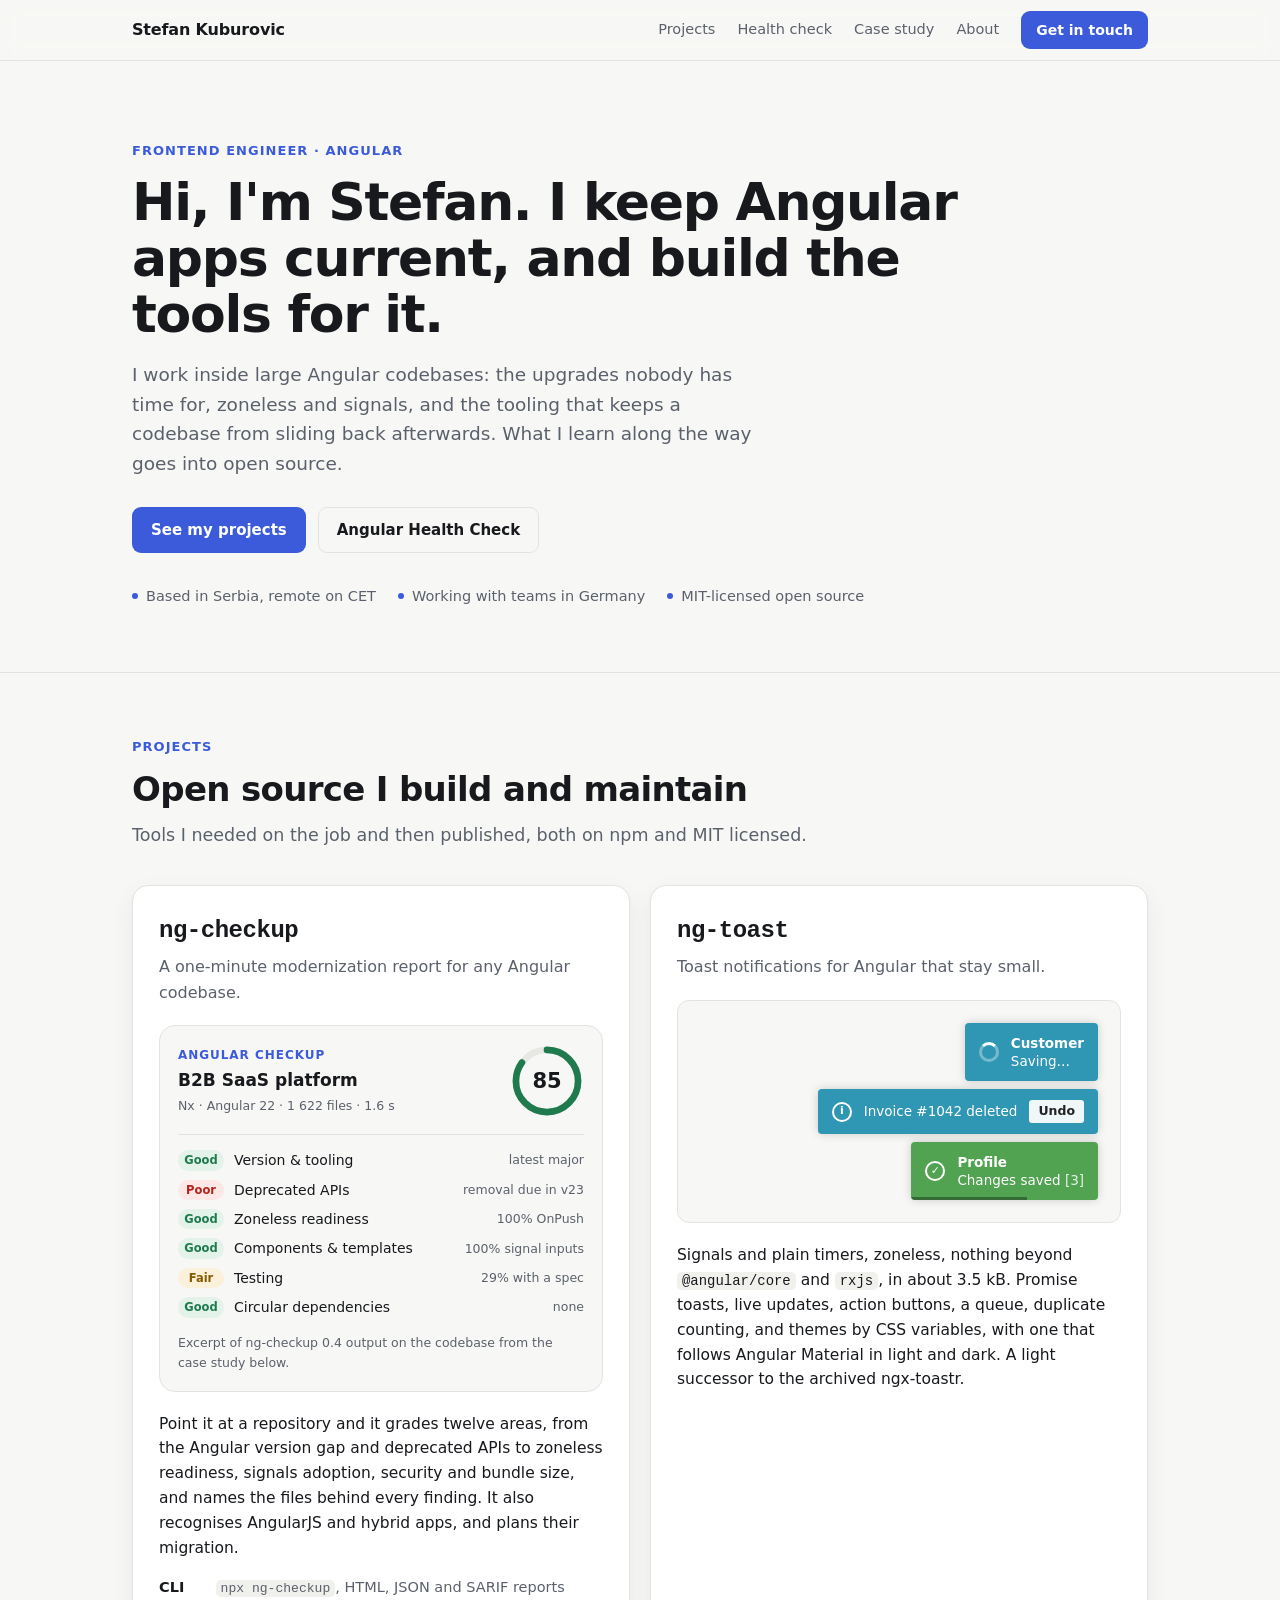
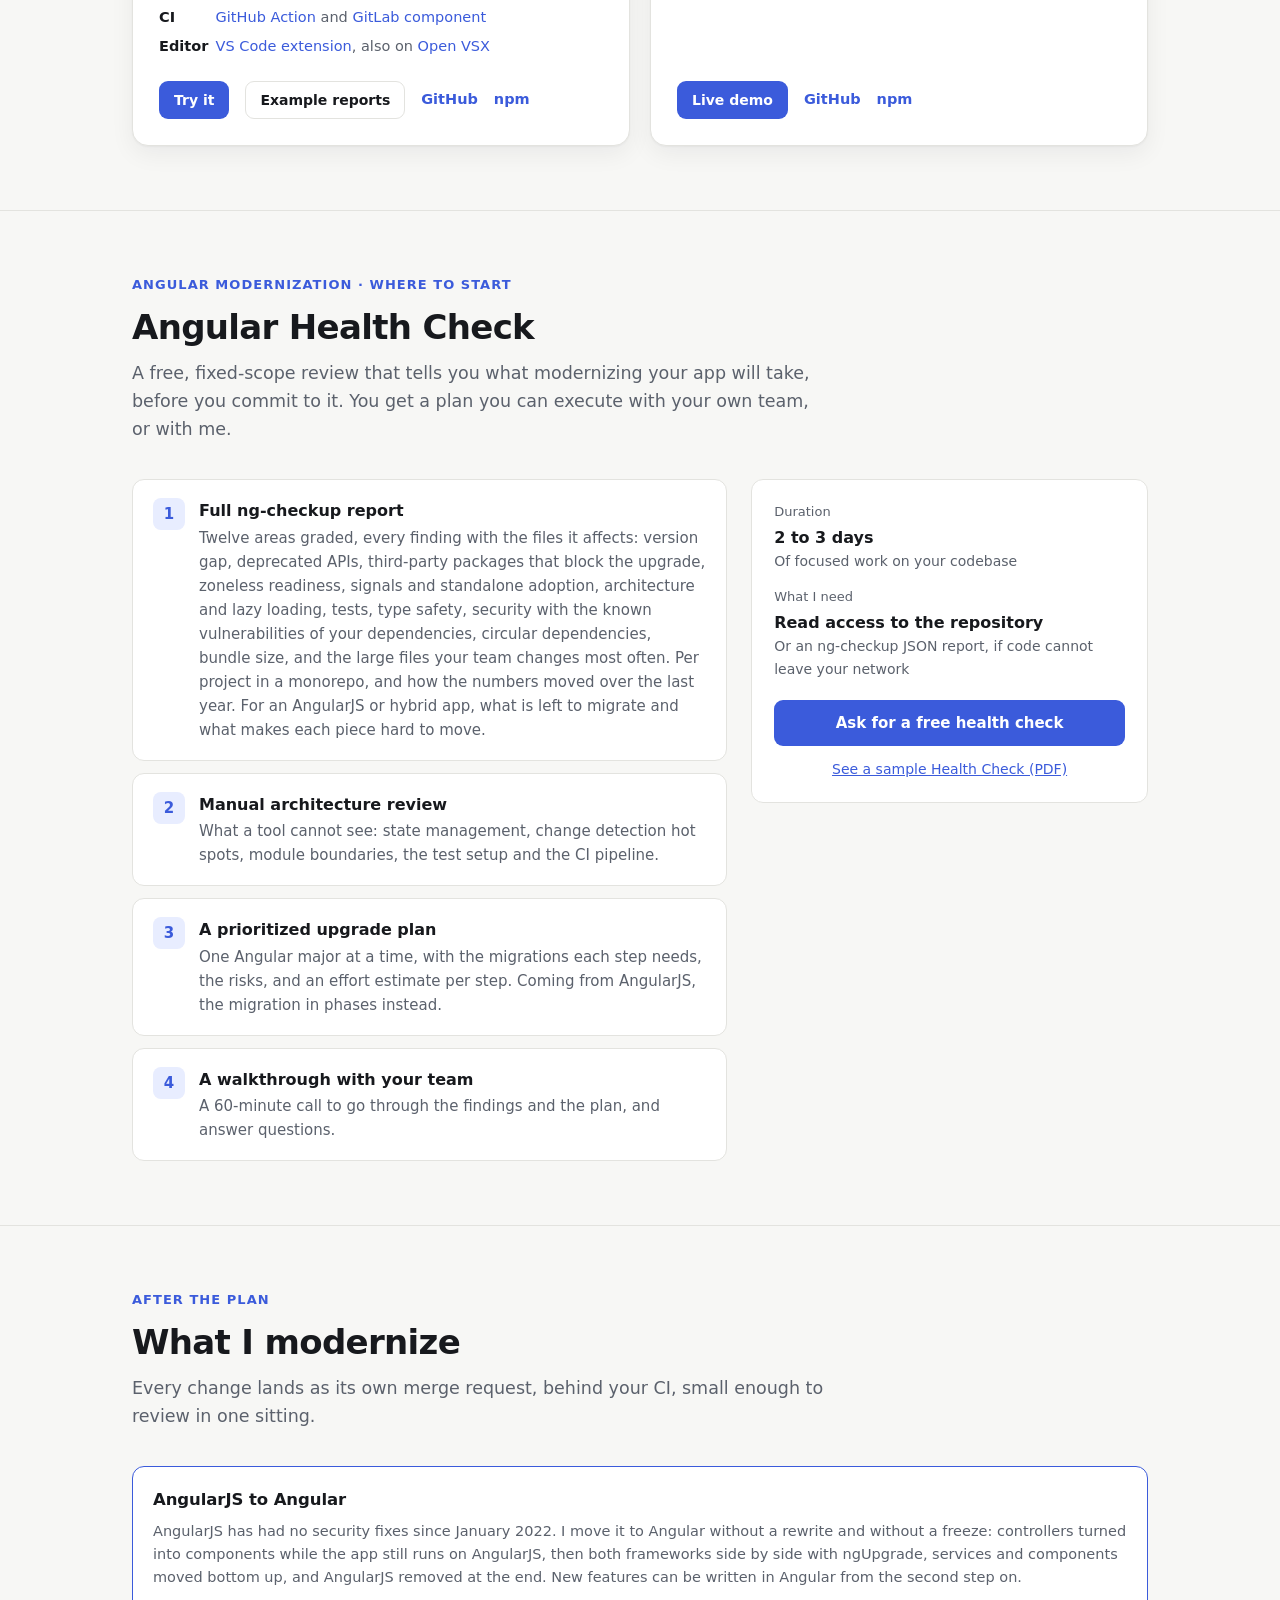
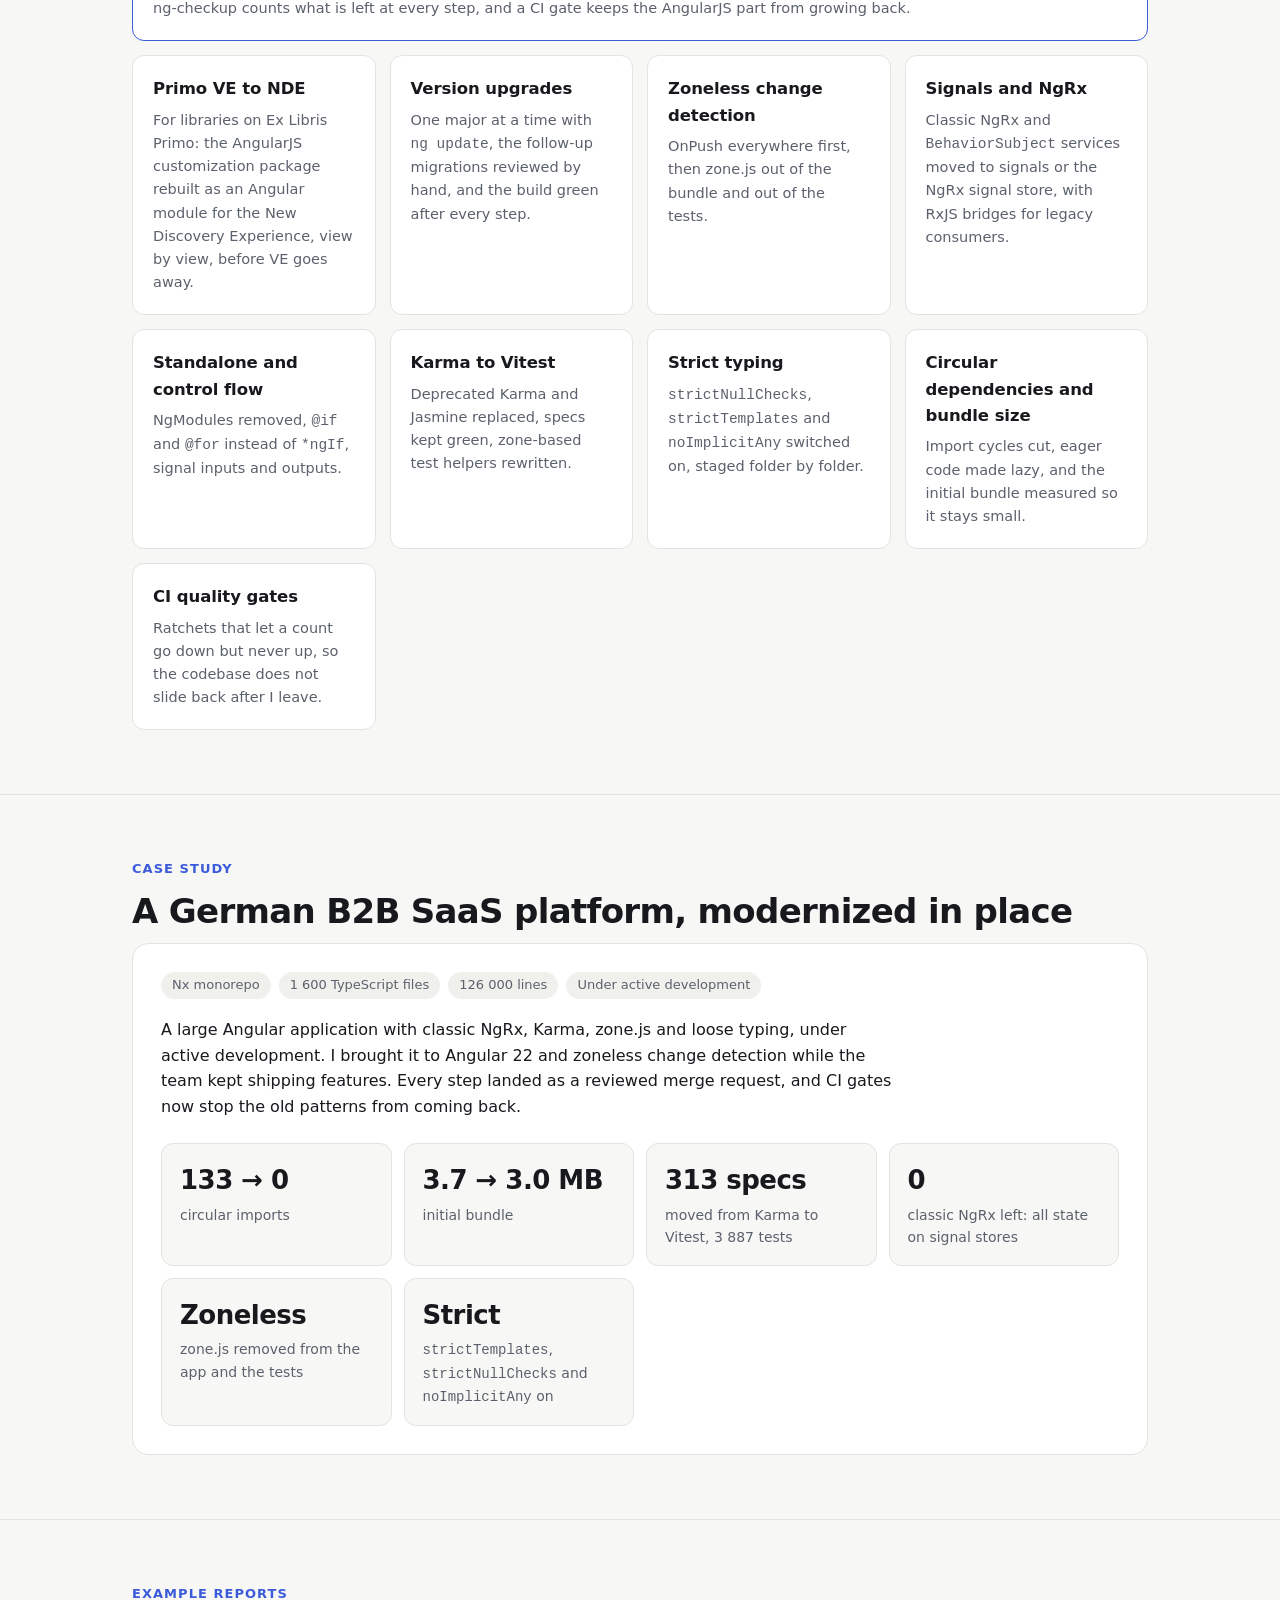
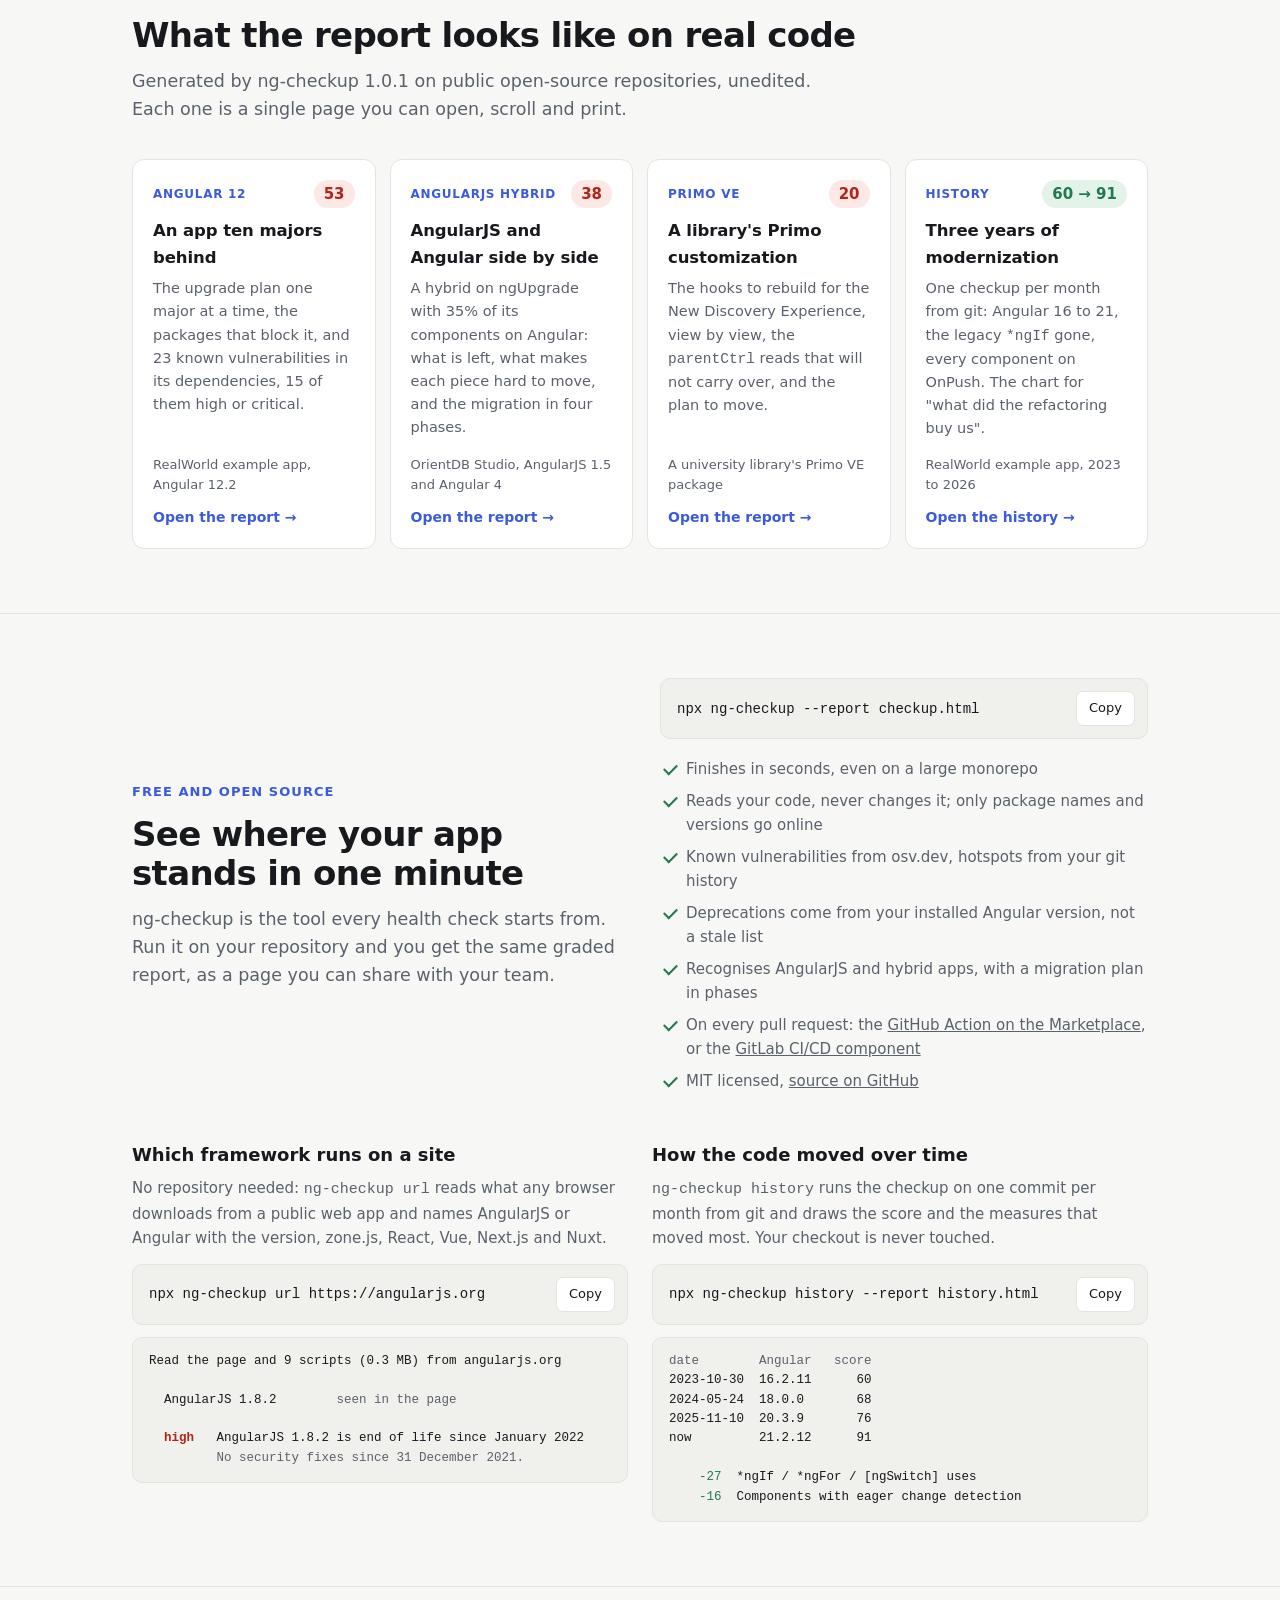
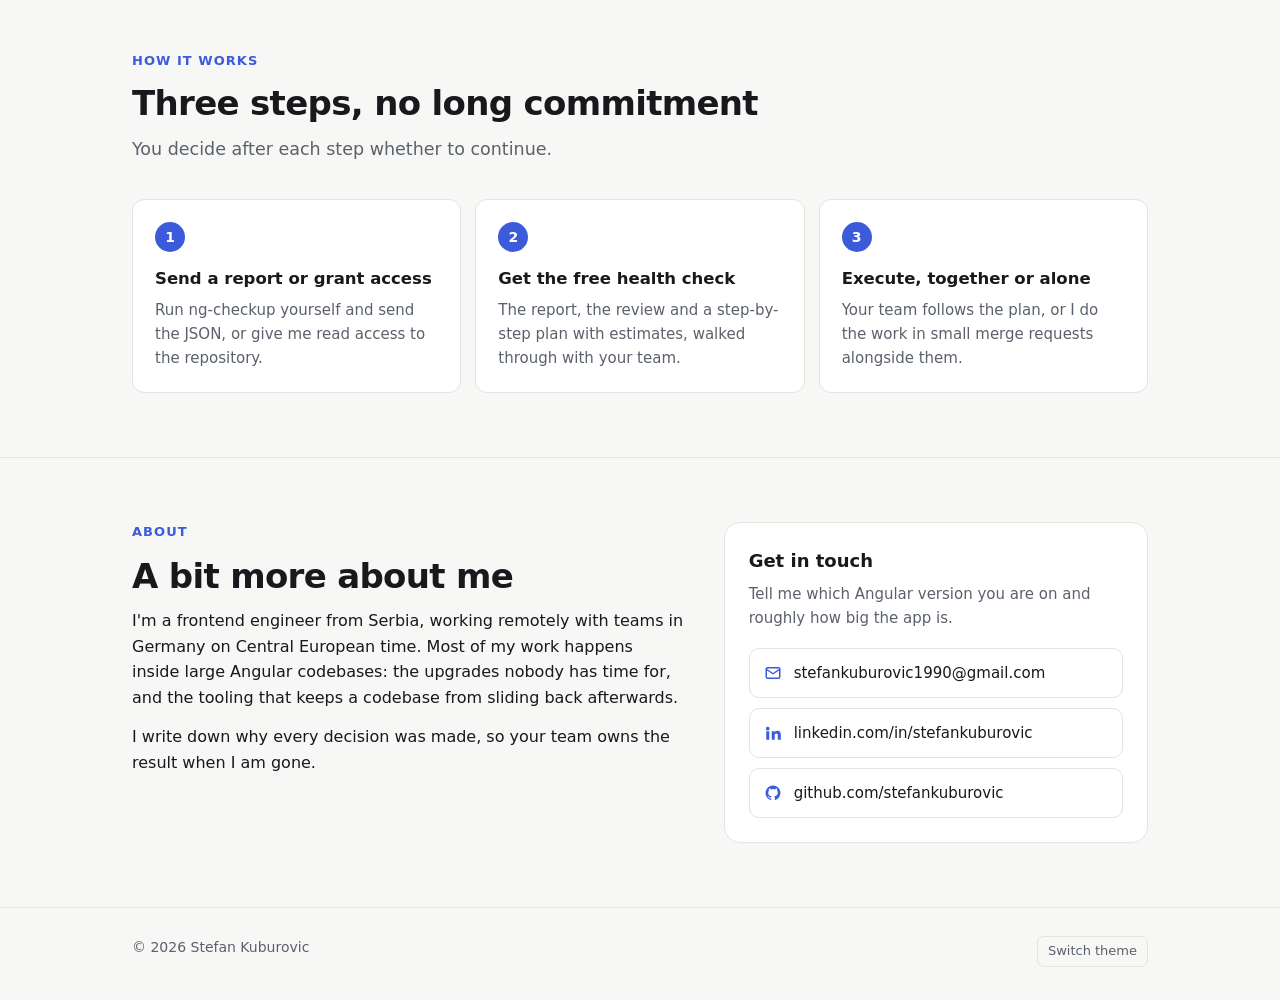
==== index.html @ ded48bee "Portfolio: projects on top, ng-toast live demo; the modernization offer below - Hero introduces me; " ====
<!doctype html>
<html lang="en">
<head>
<meta charset="utf-8">
<meta name="viewport" content="width=device-width, initial-scale=1">
<title>Stefan Kuburovic · Frontend engineer, Angular</title>
<meta name="description" content="Stefan Kuburovic, frontend engineer from Serbia. Open-source Angular tools (ng-checkup, ng-toast) and modernization of large Angular codebases: upgrades, zoneless, signals, Vitest and strict typing.">
<meta property="og:title" content="Stefan Kuburovic · Frontend engineer, Angular">
<meta property="og:description" content="Open-source Angular tools, ng-checkup and ng-toast, and modernization of large Angular codebases, starting with a free Angular Health Check.">
<meta property="og:type" content="website">
<meta property="og:url" content="https://stefankuburovic.github.io/">
<meta property="og:image" content="https://stefankuburovic.github.io/og-image.png">
<meta property="og:image:width" content="1200">
<meta property="og:image:height" content="627">
<meta property="og:image:alt" content="Angular modernization by Stefan Kuburovic: an ng-checkup report card grading an Angular 12 app 45 out of 100">
<meta name="twitter:card" content="summary_large_image">
<link rel="icon" href="data:image/svg+xml,%3Csvg xmlns='http://www.w3.org/2000/svg' viewBox='0 0 32 32'%3E%3Crect width='32' height='32' rx='8' fill='%233b5bdb'/%3E%3Cpath d='M9 17l5 5 9-12' stroke='white' stroke-width='3.2' fill='none' stroke-linecap='round' stroke-linejoin='round'/%3E%3C/svg%3E">
<style>
:root {
  --bg: #f7f7f5; --surface: #ffffff; --text: #17191d; --muted: #5b616c; --border: #e3e3df; --code-bg: #f0f0ec;
  --accent: #3b5bdb; --accent-strong: #2f4bc0; --accent-soft: #e8edff; --on-accent: #ffffff;
  --good: #1f7a4d; --good-bg: #e3f3ea; --fair: #8a5a00; --fair-bg: #fbf0d9; --poor: #b42318; --poor-bg: #fde8e6;
  --ring-track: #e7e7e3; --shadow: 0 1px 2px rgba(20, 22, 26, 0.04), 0 8px 24px rgba(20, 22, 26, 0.06);
  color-scheme: light;
}
@media (prefers-color-scheme: dark) {
  :root:not([data-theme="light"]) {
    --bg: #111215; --surface: #1a1c20; --text: #ececec; --muted: #9aa0aa; --border: #2b2e34; --code-bg: #23262c;
    --accent: #8ea6ff; --accent-strong: #a9bbff; --accent-soft: #1e2540; --on-accent: #0f1430;
    --good: #5cc98f; --good-bg: #173326; --fair: #e8b54d; --fair-bg: #3a2d10; --poor: #f17a6e; --poor-bg: #3d1a17;
    --ring-track: #2b2e34; --shadow: none;
    color-scheme: dark;
  }
}
:root[data-theme="dark"] {
  --bg: #111215; --surface: #1a1c20; --text: #ececec; --muted: #9aa0aa; --border: #2b2e34; --code-bg: #23262c;
  --accent: #8ea6ff; --accent-strong: #a9bbff; --accent-soft: #1e2540; --on-accent: #0f1430;
  --good: #5cc98f; --good-bg: #173326; --fair: #e8b54d; --fair-bg: #3a2d10; --poor: #f17a6e; --poor-bg: #3d1a17;
  --ring-track: #2b2e34; --shadow: none;
  color-scheme: dark;
}
* { box-sizing: border-box; }
html { scroll-behavior: smooth; }
body { margin: 0; background: var(--bg); color: var(--text); font: 16px/1.6 ui-sans-serif, system-ui, -apple-system, "Segoe UI", Roboto, "Helvetica Neue", Arial, sans-serif; -webkit-font-smoothing: antialiased; }
a { color: inherit; }
code, pre { font-family: ui-monospace, SFMono-Regular, Menlo, Consolas, monospace; }
.wrap { max-width: 1080px; margin: 0 auto; padding: 0 16px; }
@media (min-width: 720px) { .wrap { padding: 0 32px; } }

/* Navigation */
.nav { position: sticky; top: 0; z-index: 10; background: color-mix(in srgb, var(--bg) 88%, transparent); backdrop-filter: blur(10px); -webkit-backdrop-filter: blur(10px); border-bottom: 1px solid var(--border); }
.nav .wrap { display: flex; align-items: center; justify-content: space-between; height: 60px; gap: 16px; }
.brand { font-weight: 700; text-decoration: none; letter-spacing: -0.01em; white-space: nowrap; }
.nav-links { display: flex; align-items: center; gap: 22px; font-size: 14.5px; }
.nav-links a { text-decoration: none; color: var(--muted); }
.nav-links a:hover { color: var(--text); }
.nav-links .button { color: var(--on-accent); }
@media (max-width: 760px) { .nav-links a:not(.button) { display: none; } }

/* Buttons */
.button { display: inline-flex; align-items: center; gap: 8px; padding: 10px 18px; border-radius: 9px; background: var(--accent); color: var(--on-accent); font-weight: 600; font-size: 15px; text-decoration: none; border: 1px solid transparent; transition: background 0.15s; }
.button:hover { background: var(--accent-strong); }
.button.secondary { background: transparent; color: var(--text); border-color: var(--border); }
.button.secondary:hover { border-color: var(--accent); background: transparent; }
.button.small { padding: 7px 14px; font-size: 14px; }

/* Hero */
.hero { padding: 80px 0 64px; }
@media (max-width: 900px) { .hero { padding: 48px 0 44px; } }
.intro h1 { max-width: 16em; }
.facts { display: flex; flex-wrap: wrap; gap: 8px 22px; margin: 32px 0 0; padding: 0; list-style: none; color: var(--muted); font-size: 14.5px; }
.facts li { display: flex; align-items: center; gap: 8px; }
.facts li::before { content: ""; width: 6px; height: 6px; border-radius: 50%; background: var(--accent); }
.facts [data-npm-total] { color: var(--text); font-weight: 600; margin-right: 4px; }
.eyebrow { margin: 0 0 12px; color: var(--accent); font-size: 13px; font-weight: 650; letter-spacing: 0.08em; text-transform: uppercase; }
h1 { margin: 0 0 18px; font-size: clamp(34px, 5vw, 52px); line-height: 1.08; letter-spacing: -0.025em; }
.lead { margin: 0 0 28px; font-size: 18.5px; color: var(--muted); max-width: 34em; }
.actions { display: flex; flex-wrap: wrap; gap: 12px; }

/* Report preview */
.preview { margin: 0; background: var(--surface); border: 1px solid var(--border); border-radius: 16px; padding: 22px; box-shadow: var(--shadow); }
.preview-head { display: flex; justify-content: space-between; align-items: center; gap: 16px; padding-bottom: 16px; border-bottom: 1px solid var(--border); }
.preview-title { margin: 0; font-size: 12px; font-weight: 650; letter-spacing: 0.08em; text-transform: uppercase; color: var(--accent); }
.preview-name { margin: 2px 0 0; font-weight: 700; font-size: 17px; }
.preview-meta { margin: 2px 0 0; font-size: 12.5px; color: var(--muted); }
.ring { position: relative; width: 74px; height: 74px; flex: none; }
.ring svg { display: block; }
.ring-track { fill: none; stroke: var(--ring-track); stroke-width: 9; }
.ring-value { fill: none; stroke: var(--good); stroke-width: 9; stroke-linecap: round; }
.ring span { position: absolute; inset: 0; display: flex; align-items: center; justify-content: center; font-weight: 700; font-size: 21px; font-variant-numeric: tabular-nums; }
.rows { list-style: none; margin: 14px 0 0; padding: 0; display: grid; gap: 7px; }
.rows li { display: flex; align-items: center; gap: 10px; font-size: 14px; }
.pill { display: inline-block; width: 46px; text-align: center; border-radius: 999px; font-size: 11.5px; font-weight: 650; padding: 1px 0; flex: none; }
.pill.good { color: var(--good); background: var(--good-bg); } .pill.fair { color: var(--fair); background: var(--fair-bg); } .pill.poor { color: var(--poor); background: var(--poor-bg); }
.rows .note { margin-left: auto; color: var(--muted); font-size: 12.5px; text-align: right; }
.preview-caption { margin: 14px 0 0; font-size: 12.5px; color: var(--muted); }

/* Sections */
section { padding: 64px 0; border-top: 1px solid var(--border); scroll-margin-top: 60px; }
h2 { margin: 0 0 12px; font-size: clamp(26px, 3.4vw, 34px); line-height: 1.15; letter-spacing: -0.02em; }
.section-lead { margin: 0 0 36px; color: var(--muted); font-size: 17.5px; max-width: 40em; }

/* Projects */
.projects { display: grid; grid-template-columns: repeat(2, minmax(0, 1fr)); gap: 20px; align-items: stretch; }
@media (max-width: 900px) { .projects { grid-template-columns: minmax(0, 1fr); } }
.project { display: flex; flex-direction: column; padding: 26px; background: var(--surface); border: 1px solid var(--border); border-radius: 16px; box-shadow: var(--shadow); }
.project-head { display: flex; justify-content: space-between; align-items: baseline; gap: 12px; flex-wrap: wrap; }
.project h3 { margin: 0; font-size: 24px; letter-spacing: -0.02em; font-family: ui-monospace, SFMono-Regular, Menlo, Consolas, monospace; }
.downloads { font-size: 13px; color: var(--muted); font-variant-numeric: tabular-nums; }
.project > .project-tagline { margin: 4px 0 20px; color: var(--muted); font-size: 16px; }
.project > p { margin: 20px 0 0; font-size: 15.5px; }
.project code { font-size: 0.9em; padding: 1px 5px; border-radius: 5px; background: var(--code-bg); }
.project .preview { padding: 18px; box-shadow: none; background: var(--bg); }
.project-where { list-style: none; margin: 16px 0 0; padding: 0; display: grid; gap: 6px; font-size: 14.5px; color: var(--muted); }
.project-where strong { display: inline-block; width: 52px; color: var(--text); font-weight: 600; }
.project-where a { color: var(--accent); text-decoration: none; }
.project-where a:hover { text-decoration: underline; }
.project-links { display: flex; flex-wrap: wrap; align-items: center; gap: 10px 16px; margin-top: auto; padding-top: 22px; }
.text-link { color: var(--accent); font-size: 14.5px; font-weight: 600; text-decoration: none; }
.text-link:hover { text-decoration: underline; }

/* ng-toast illustration, in the library's default colors */
.toast-stack { display: grid; gap: 8px; padding: 22px; border-radius: 12px; background: var(--bg); border: 1px solid var(--border); }
.mock-toast { position: relative; overflow: hidden; display: flex; align-items: center; gap: 12px; max-width: 320px; margin-left: auto; padding: 11px 14px; border-radius: 4px; color: #fff; font-size: 13.5px; line-height: 1.35; box-shadow: 0 0 10px rgba(0, 0, 0, 0.18); }
.mock-toast b { display: block; }
.mock-toast > div { flex: 1; min-width: 0; }
.mock-toast.loading, .mock-toast.info { background: #2f96b4; }
.mock-toast.success { background: #51a351; }
.mock-icon { flex: none; width: 20px; height: 20px; border-radius: 50%; border: 2px solid #fff; display: flex; align-items: center; justify-content: center; font-size: 11px; font-weight: 800; }
.mock-spinner { flex: none; width: 20px; height: 20px; border-radius: 50%; border: 3px solid rgba(255, 255, 255, 0.35); border-top-color: #fff; animation: mock-spin 0.8s linear infinite; }
@keyframes mock-spin { to { transform: rotate(360deg); } }
@media (prefers-reduced-motion: reduce) { .mock-spinner { animation: none; } }
.mock-action { flex: none; padding: 3px 9px; border-radius: 3px; background: rgba(255, 255, 255, 0.92); color: #222; font-weight: 700; font-size: 12.5px; }
.mock-count { opacity: 0.85; }
.mock-bar { position: absolute; left: 0; bottom: 0; height: 3px; width: 62%; background: rgba(0, 0, 0, 0.35); }

/* Health check */
.offer { display: grid; grid-template-columns: 1.5fr 1fr; gap: 24px; align-items: start; }
@media (max-width: 860px) { .offer { grid-template-columns: 1fr; } }
.deliverables { list-style: none; margin: 0; padding: 0; display: grid; gap: 12px; }
.deliverables li { display: grid; grid-template-columns: 32px 1fr; gap: 14px; padding: 18px 20px; background: var(--surface); border: 1px solid var(--border); border-radius: 12px; }
.num { width: 32px; height: 32px; border-radius: 8px; background: var(--accent-soft); color: var(--accent); font-weight: 700; display: flex; align-items: center; justify-content: center; font-size: 15px; }
.deliverables strong { display: block; margin-bottom: 2px; }
.deliverables p { margin: 0; color: var(--muted); font-size: 15px; }
.terms { background: var(--surface); border: 1px solid var(--border); border-radius: 12px; padding: 22px; position: sticky; top: 84px; }
.terms dl { margin: 0 0 20px; display: grid; gap: 14px; }
.terms dt { font-size: 13px; color: var(--muted); }
.terms dd { margin: 2px 0 0; font-weight: 600; }
.terms dd span { display: block; font-weight: 400; color: var(--muted); font-size: 14px; }
.terms .button { width: 100%; justify-content: center; }
.sample-link { display: block; margin-top: 12px; text-align: center; font-size: 14px; color: var(--accent); }

/* Services */
.services { display: grid; grid-template-columns: repeat(auto-fill, minmax(240px, 1fr)); gap: 14px; }
.service { padding: 20px; background: var(--surface); border: 1px solid var(--border); border-radius: 12px; }
.service h3 { margin: 0 0 6px; font-size: 16.5px; letter-spacing: -0.005em; }
.service p { margin: 0; color: var(--muted); font-size: 14.5px; }
.service.wide { grid-column: 1 / -1; border-color: var(--accent); }
.service.wide p + p { margin-top: 8px; }

/* Case study */
.case { background: var(--surface); border: 1px solid var(--border); border-radius: 16px; padding: 28px; }
.case-tags { display: flex; flex-wrap: wrap; gap: 8px; margin: 0 0 18px; padding: 0; list-style: none; }
.case-tags li { font-size: 13px; padding: 3px 11px; border-radius: 999px; background: var(--code-bg); color: var(--muted); }
.case p { margin: 0 0 24px; max-width: 46em; }
.stats { display: grid; grid-template-columns: repeat(auto-fill, minmax(210px, 1fr)); gap: 12px; margin: 0; }
.stat { padding: 16px 18px; border: 1px solid var(--border); border-radius: 12px; background: var(--bg); }
.stat dt { font-size: 26px; font-weight: 700; letter-spacing: -0.02em; font-variant-numeric: tabular-nums; }
.stat dd { margin: 2px 0 0; color: var(--muted); font-size: 14px; }

/* Tool */
.tool { display: grid; grid-template-columns: 1fr 1fr; gap: 40px; align-items: center; }
@media (max-width: 860px) { .tool { grid-template-columns: minmax(0, 1fr); gap: 24px; } }
.tool > div, .offer > *, .about > * { min-width: 0; }
.command { display: flex; align-items: center; gap: 10px; background: var(--code-bg); border: 1px solid var(--border); border-radius: 10px; padding: 12px 12px 12px 16px; }
.command pre { margin: 0; overflow-x: auto; flex: 1; font-size: 14px; }
.copy { flex: none; border: 1px solid var(--border); background: var(--surface); color: var(--text); border-radius: 7px; padding: 6px 12px; font: inherit; font-size: 13px; cursor: pointer; }
.copy:hover { border-color: var(--accent); }
.checklist { list-style: none; margin: 18px 0 0; padding: 0; display: grid; gap: 8px; color: var(--muted); font-size: 15px; }
.checklist li { padding-left: 26px; position: relative; }
.checklist li::before { content: ""; position: absolute; left: 4px; top: 7px; width: 11px; height: 6px; border-left: 2px solid var(--good); border-bottom: 2px solid var(--good); transform: rotate(-45deg); }

/* Example reports */
.examples { display: grid; grid-template-columns: repeat(auto-fill, minmax(240px, 1fr)); gap: 14px; }
.example { display: flex; flex-direction: column; padding: 20px; background: var(--surface); border: 1px solid var(--border); border-radius: 12px; text-decoration: none; transition: border-color 0.15s; }
.example:hover { border-color: var(--accent); }
.example-head { display: flex; justify-content: space-between; align-items: center; gap: 12px; margin-bottom: 10px; }
.example-kind { font-size: 12px; font-weight: 650; letter-spacing: 0.06em; text-transform: uppercase; color: var(--accent); }
.score { font-weight: 700; font-size: 15px; font-variant-numeric: tabular-nums; padding: 2px 10px; border-radius: 999px; white-space: nowrap; }
.score.good { color: var(--good); background: var(--good-bg); } .score.fair { color: var(--fair); background: var(--fair-bg); } .score.poor { color: var(--poor); background: var(--poor-bg); }
.example h3 { margin: 0 0 6px; font-size: 16.5px; letter-spacing: -0.005em; }
.example p { margin: 0 0 14px; color: var(--muted); font-size: 14.5px; }
.example .source { margin-top: auto; margin-bottom: 0; font-size: 13px; overflow-wrap: anywhere; }
.example .open { margin-top: 10px; font-size: 14px; font-weight: 600; color: var(--accent); }

/* More commands */
.commands { display: grid; grid-template-columns: 1fr 1fr; gap: 24px; margin-top: 48px; }
@media (max-width: 860px) { .commands { grid-template-columns: minmax(0, 1fr); } }
.commands > div { min-width: 0; }
.commands h3 { margin: 0 0 6px; font-size: 18px; }
.commands p { margin: 0 0 14px; color: var(--muted); font-size: 15px; }
.terminal { margin: 12px 0 0; padding: 14px 16px; background: var(--code-bg); border: 1px solid var(--border); border-radius: 10px; font-size: 12.5px; line-height: 1.55; overflow-x: auto; }
.terminal .high { color: var(--poor); font-weight: 650; }
.terminal .dim { color: var(--muted); }
.terminal .down { color: var(--good); }

/* Steps */
.steps { list-style: none; margin: 0; padding: 0; display: grid; grid-template-columns: repeat(3, 1fr); gap: 14px; counter-reset: step; }
@media (max-width: 860px) { .steps { grid-template-columns: 1fr; } }
.steps li { padding: 22px; background: var(--surface); border: 1px solid var(--border); border-radius: 12px; counter-increment: step; }
.steps li::before { content: counter(step); display: flex; align-items: center; justify-content: center; width: 30px; height: 30px; border-radius: 50%; background: var(--accent); color: var(--on-accent); font-weight: 700; font-size: 14px; margin-bottom: 14px; }
.steps h3 { margin: 0 0 6px; font-size: 16.5px; }
.steps p { margin: 0; color: var(--muted); font-size: 15px; }

/* About and contact */
.about { display: grid; grid-template-columns: 1.3fr 1fr; gap: 40px; }
@media (max-width: 860px) { .about { grid-template-columns: 1fr; gap: 24px; } }
.about p { margin: 0 0 14px; max-width: 38em; }
.contact { background: var(--surface); border: 1px solid var(--border); border-radius: 16px; padding: 24px; }
.contact h3 { margin: 0 0 6px; font-size: 18px; }
.contact p { color: var(--muted); font-size: 15px; margin: 0 0 18px; }
.contact-links { display: grid; gap: 10px; }
.contact-links a { display: flex; align-items: center; gap: 12px; padding: 12px 14px; border: 1px solid var(--border); border-radius: 10px; text-decoration: none; font-size: 15px; overflow-wrap: anywhere; }
.contact-links a:hover { border-color: var(--accent); }
.contact-links svg { flex: none; width: 18px; height: 18px; color: var(--accent); }

footer { padding: 28px 0 40px; border-top: 1px solid var(--border); color: var(--muted); font-size: 14px; }
footer .wrap { display: flex; justify-content: space-between; flex-wrap: wrap; gap: 12px; }
.theme-toggle { border: 1px solid var(--border); background: transparent; color: var(--muted); border-radius: 7px; padding: 4px 10px; font: inherit; font-size: 13px; cursor: pointer; }
</style>
</head>
<body>

<header class="nav">
  <div class="wrap">
    <a class="brand" href="#top">Stefan Kuburovic</a>
    <nav class="nav-links" aria-label="Sections">
      <a href="#projects">Projects</a>
      <a href="#health-check">Health check</a>
      <a href="#case-study">Case study</a>
      <a href="#about">About</a>
      <a class="button small" href="#contact">Get in touch</a>
    </nav>
  </div>
</header>

<main id="top">
  <div class="hero">
    <div class="wrap intro">
      <p class="eyebrow">Frontend engineer · Angular</p>
      <h1>Hi, I'm Stefan. I keep Angular apps current, and build the tools for it.</h1>
      <p class="lead">I work inside large Angular codebases: the upgrades nobody has time for, zoneless and signals, and the tooling that keeps a codebase from sliding back afterwards. What I learn along the way goes into open source.</p>
      <div class="actions">
        <a class="button" href="#projects">See my projects</a>
        <a class="button secondary" href="#health-check">Angular Health Check</a>
      </div>
      <ul class="facts">
        <li>Based in Serbia, remote on CET</li>
        <li>Working with teams in Germany</li>
        <li><span data-npm-total hidden></span>MIT-licensed open source</li>
      </ul>
    </div>
  </div>

  <section id="projects">
    <div class="wrap">
      <p class="eyebrow">Projects</p>
      <h2>Open source I build and maintain</h2>
      <p class="section-lead">Tools I needed on the job and then published, both on npm and MIT licensed.</p>
      <div class="projects">
        <article class="project">
          <div class="project-head">
            <h3>ng-checkup</h3>
            <span class="downloads" data-npm="ng-checkup" hidden></span>
          </div>
          <p class="project-tagline">A one-minute modernization report for any Angular codebase.</p>
          <figure class="preview" aria-label="Example ng-checkup report">
        <div class="preview-head">
          <div>
            <p class="preview-title">Angular checkup</p>
            <p class="preview-name">B2B SaaS platform</p>
            <p class="preview-meta">Nx · Angular 22 · 1 622 files · 1.6 s</p>
          </div>
          <div class="ring" aria-hidden="true">
            <svg viewBox="0 0 100 100" width="74" height="74"><circle cx="50" cy="50" r="42" class="ring-track"/><circle cx="50" cy="50" r="42" class="ring-value" stroke-dasharray="224.2 263.9" transform="rotate(-90 50 50)"/></svg>
            <span>85</span>
          </div>
        </div>
        <ul class="rows">
          <li><span class="pill good">Good</span>Version &amp; tooling<span class="note">latest major</span></li>
          <li><span class="pill poor">Poor</span>Deprecated APIs<span class="note">removal due in v23</span></li>
          <li><span class="pill good">Good</span>Zoneless readiness<span class="note">100% OnPush</span></li>
          <li><span class="pill good">Good</span>Components &amp; templates<span class="note">100% signal inputs</span></li>
          <li><span class="pill fair">Fair</span>Testing<span class="note">29% with a spec</span></li>
          <li><span class="pill good">Good</span>Circular dependencies<span class="note">none</span></li>
        </ul>
            <figcaption class="preview-caption">Excerpt of ng-checkup 0.4 output on the codebase from the case study below.</figcaption>
          </figure>
          <p>Point it at a repository and it grades twelve areas, from the Angular version gap and deprecated APIs to zoneless readiness, signals adoption, security and bundle size, and names the files behind every finding. It also recognises AngularJS and hybrid apps, and plans their migration.</p>
          <ul class="project-where">
            <li><strong>CLI</strong> <code>npx ng-checkup</code>, HTML, JSON and SARIF reports</li>
            <li><strong>CI</strong> <a href="https://github.com/marketplace/actions/ng-checkup">GitHub Action</a> and <a href="https://gitlab.com/explore/catalog/stefankuburovic/ng-checkup">GitLab component</a></li>
            <li><strong>Editor</strong> <a href="https://marketplace.visualstudio.com/items?itemName=stefankuburovic.ng-checkup-vscode">VS Code extension</a>, also on <a href="https://open-vsx.org/extension/stefankuburovic/ng-checkup-vscode">Open VSX</a></li>
          </ul>
          <div class="project-links">
            <a class="button small" href="#ng-checkup">Try it</a>
            <a class="button small secondary" href="#examples">Example reports</a>
            <a class="text-link" href="https://github.com/stefankuburovic/ng-checkup">GitHub</a>
            <a class="text-link" href="https://www.npmjs.com/package/ng-checkup">npm</a>
          </div>
        </article>

        <article class="project">
          <div class="project-head">
            <h3>ng-toast</h3>
            <span class="downloads" data-npm="@stefankuburovic/ng-toast" hidden></span>
          </div>
          <p class="project-tagline">Toast notifications for Angular that stay small.</p>
          <div class="toast-stack" aria-hidden="true">
            <div class="mock-toast loading"><span class="mock-spinner"></span><div><b>Customer</b>Saving…</div></div>
            <div class="mock-toast info"><span class="mock-icon">i</span><div>Invoice #1042 deleted</div><span class="mock-action">Undo</span></div>
            <div class="mock-toast success"><span class="mock-icon">✓</span><div><b>Profile</b>Changes saved <span class="mock-count">[3]</span></div><span class="mock-bar"></span></div>
          </div>
          <p>Signals and plain timers, zoneless, nothing beyond <code>@angular/core</code> and <code>rxjs</code>, in about 3.5 kB. Promise toasts, live updates, action buttons, a queue, duplicate counting, and themes by CSS variables, with one that follows Angular Material in light and dark. A light successor to the archived ngx-toastr.</p>
          <div class="project-links">
            <a class="button small" href="ng-toast/">Live demo</a>
            <a class="text-link" href="https://github.com/stefankuburovic/ng-toast">GitHub</a>
            <a class="text-link" href="https://www.npmjs.com/package/@stefankuburovic/ng-toast">npm</a>
          </div>
        </article>
      </div>
    </div>
  </section>

  <section id="health-check">
    <div class="wrap">
      <p class="eyebrow">Angular modernization · where to start</p>
      <h2>Angular Health Check</h2>
      <p class="section-lead">A free, fixed-scope review that tells you what modernizing your app will take, before you commit to it. You get a plan you can execute with your own team, or with me.</p>
      <div class="offer">
        <ol class="deliverables">
          <li><span class="num">1</span><div><strong>Full ng-checkup report</strong><p>Twelve areas graded, every finding with the files it affects: version gap, deprecated APIs, third-party packages that block the upgrade, zoneless readiness, signals and standalone adoption, architecture and lazy loading, tests, type safety, security with the known vulnerabilities of your dependencies, circular dependencies, bundle size, and the large files your team changes most often. Per project in a monorepo, and how the numbers moved over the last year. For an AngularJS or hybrid app, what is left to migrate and what makes each piece hard to move.</p></div></li>
          <li><span class="num">2</span><div><strong>Manual architecture review</strong><p>What a tool cannot see: state management, change detection hot spots, module boundaries, the test setup and the CI pipeline.</p></div></li>
          <li><span class="num">3</span><div><strong>A prioritized upgrade plan</strong><p>One Angular major at a time, with the migrations each step needs, the risks, and an effort estimate per step. Coming from AngularJS, the migration in phases instead.</p></div></li>
          <li><span class="num">4</span><div><strong>A walkthrough with your team</strong><p>A 60-minute call to go through the findings and the plan, and answer questions.</p></div></li>
        </ol>
        <aside class="terms" aria-label="Terms">
          <dl>
            <div><dt>Duration</dt><dd>2 to 3 days<span>Of focused work on your codebase</span></dd></div>
            <div><dt>What I need</dt><dd>Read access to the repository<span>Or an ng-checkup JSON report, if code cannot leave your network</span></dd></div>
          </dl>
          <a class="button" href="mailto:stefankuburovic1990@gmail.com?subject=Angular%20Health%20Check">Ask for a free health check</a>
          <a class="sample-link" href="ng-checkup/health-check-sample.pdf">See a sample Health Check (PDF)</a>
        </aside>
      </div>
    </div>
  </section>

  <section id="services">
    <div class="wrap">
      <p class="eyebrow">After the plan</p>
      <h2>What I modernize</h2>
      <p class="section-lead">Every change lands as its own merge request, behind your CI, small enough to review in one sitting.</p>
      <div class="services">
        <article class="service wide"><h3>AngularJS to Angular</h3><p>AngularJS has had no security fixes since January 2022. I move it to Angular without a rewrite and without a freeze: controllers turned into components while the app still runs on AngularJS, then both frameworks side by side with ngUpgrade, services and components moved bottom up, and AngularJS removed at the end. New features can be written in Angular from the second step on.</p><p>ng-checkup counts what is left at every step, and a CI gate keeps the AngularJS part from growing back.</p></article>
        <article class="service"><h3>Primo VE to NDE</h3><p>For libraries on Ex Libris Primo: the AngularJS customization package rebuilt as an Angular module for the New Discovery Experience, view by view, before VE goes away.</p></article>
        <article class="service"><h3>Version upgrades</h3><p>One major at a time with <code>ng update</code>, the follow-up migrations reviewed by hand, and the build green after every step.</p></article>
        <article class="service"><h3>Zoneless change detection</h3><p>OnPush everywhere first, then zone.js out of the bundle and out of the tests.</p></article>
        <article class="service"><h3>Signals and NgRx</h3><p>Classic NgRx and <code>BehaviorSubject</code> services moved to signals or the NgRx signal store, with RxJS bridges for legacy consumers.</p></article>
        <article class="service"><h3>Standalone and control flow</h3><p>NgModules removed, <code>@if</code> and <code>@for</code> instead of <code>*ngIf</code>, signal inputs and outputs.</p></article>
        <article class="service"><h3>Karma to Vitest</h3><p>Deprecated Karma and Jasmine replaced, specs kept green, zone-based test helpers rewritten.</p></article>
        <article class="service"><h3>Strict typing</h3><p><code>strictNullChecks</code>, <code>strictTemplates</code> and <code>noImplicitAny</code> switched on, staged folder by folder.</p></article>
        <article class="service"><h3>Circular dependencies and bundle size</h3><p>Import cycles cut, eager code made lazy, and the initial bundle measured so it stays small.</p></article>
        <article class="service"><h3>CI quality gates</h3><p>Ratchets that let a count go down but never up, so the codebase does not slide back after I leave.</p></article>
      </div>
    </div>
  </section>

  <section id="case-study">
    <div class="wrap">
      <p class="eyebrow">Case study</p>
      <h2>A German B2B SaaS platform, modernized in place</h2>
      <div class="case">
        <ul class="case-tags">
          <li>Nx monorepo</li><li>1 600 TypeScript files</li><li>126 000 lines</li><li>Under active development</li>
        </ul>
        <p>A large Angular application with classic NgRx, Karma, zone.js and loose typing, under active development. I brought it to Angular 22 and zoneless change detection while the team kept shipping features. Every step landed as a reviewed merge request, and CI gates now stop the old patterns from coming back.</p>
        <dl class="stats">
          <div class="stat"><dt>133 → 0</dt><dd>circular imports</dd></div>
          <div class="stat"><dt>3.7 → 3.0 MB</dt><dd>initial bundle</dd></div>
          <div class="stat"><dt>313 specs</dt><dd>moved from Karma to Vitest, 3 887 tests</dd></div>
          <div class="stat"><dt>0</dt><dd>classic NgRx left: all state on signal stores</dd></div>
          <div class="stat"><dt>Zoneless</dt><dd>zone.js removed from the app and the tests</dd></div>
          <div class="stat"><dt>Strict</dt><dd><code>strictTemplates</code>, <code>strictNullChecks</code> and <code>noImplicitAny</code> on</dd></div>
        </dl>
      </div>
    </div>
  </section>

  <section id="examples">
    <div class="wrap">
      <p class="eyebrow">Example reports</p>
      <h2>What the report looks like on real code</h2>
      <p class="section-lead">Generated by ng-checkup 1.0.1 on public open-source repositories, unedited. Each one is a single page you can open, scroll and print.</p>
      <div class="examples">
        <a class="example" href="ng-checkup/example.html">
          <div class="example-head"><span class="example-kind">Angular 12</span><span class="score poor">53</span></div>
          <h3>An app ten majors behind</h3>
          <p>The upgrade plan one major at a time, the packages that block it, and 23 known vulnerabilities in its dependencies, 15 of them high or critical.</p>
          <p class="source">RealWorld example app, Angular 12.2</p>
          <span class="open">Open the report →</span>
        </a>
        <a class="example" href="ng-checkup/hybrid.html">
          <div class="example-head"><span class="example-kind">AngularJS hybrid</span><span class="score poor">38</span></div>
          <h3>AngularJS and Angular side by side</h3>
          <p>A hybrid on ngUpgrade with 35% of its components on Angular: what is left, what makes each piece hard to move, and the migration in four phases.</p>
          <p class="source">OrientDB Studio, AngularJS 1.5 and Angular 4</p>
          <span class="open">Open the report →</span>
        </a>
        <a class="example" href="ng-checkup/primo.html">
          <div class="example-head"><span class="example-kind">Primo VE</span><span class="score poor">20</span></div>
          <h3>A library's Primo customization</h3>
          <p>The hooks to rebuild for the New Discovery Experience, view by view, the <code>parentCtrl</code> reads that will not carry over, and the plan to move.</p>
          <p class="source">A university library's Primo VE package</p>
          <span class="open">Open the report →</span>
        </a>
        <a class="example" href="ng-checkup/history.html">
          <div class="example-head"><span class="example-kind">History</span><span class="score good">60 → 91</span></div>
          <h3>Three years of modernization</h3>
          <p>One checkup per month from git: Angular 16 to 21, the legacy <code>*ngIf</code> gone, every component on OnPush. The chart for "what did the refactoring buy us".</p>
          <p class="source">RealWorld example app, 2023 to 2026</p>
          <span class="open">Open the history →</span>
        </a>
      </div>
    </div>
  </section>

  <section id="ng-checkup">
    <div class="wrap tool">
      <div>
        <p class="eyebrow">Free and open source</p>
        <h2>See where your app stands in one minute</h2>
        <p class="section-lead" style="margin-bottom: 0">ng-checkup is the tool every health check starts from. Run it on your repository and you get the same graded report, as a page you can share with your team.</p>
      </div>
      <div>
        <div class="command">
          <pre><code id="command">npx ng-checkup --report checkup.html</code></pre>
          <button class="copy" type="button" data-copy="command">Copy</button>
        </div>
        <ul class="checklist">
          <li>Finishes in seconds, even on a large monorepo</li>
          <li>Reads your code, never changes it; only package names and versions go online</li>
          <li>Known vulnerabilities from osv.dev, hotspots from your git history</li>
          <li>Deprecations come from your installed Angular version, not a stale list</li>
          <li>Recognises AngularJS and hybrid apps, with a migration plan in phases</li>
          <li>On every pull request: the <a href="https://github.com/marketplace/actions/ng-checkup">GitHub Action on the Marketplace</a>, or the <a href="https://gitlab.com/explore/catalog/stefankuburovic/ng-checkup">GitLab CI/CD component</a></li>
          <li>MIT licensed, <a href="https://github.com/stefankuburovic/ng-checkup">source on GitHub</a></li>
        </ul>
      </div>
    </div>
    <div class="wrap commands">
      <div>
        <h3>Which framework runs on a site</h3>
        <p>No repository needed: <code>ng-checkup url</code> reads what any browser downloads from a public web app and names AngularJS or Angular with the version, zone.js, React, Vue, Next.js and Nuxt.</p>
        <div class="command">
          <pre><code id="command-url">npx ng-checkup url https://angularjs.org</code></pre>
          <button class="copy" type="button" data-copy="command-url">Copy</button>
        </div>
<pre class="terminal" aria-label="Example output of ng-checkup url"><code>Read the page and 9 scripts (0.3 MB) from angularjs.org

  AngularJS 1.8.2        <span class="dim">seen in the page</span>

  <span class="high">high</span>   AngularJS 1.8.2 is end of life since January 2022
         <span class="dim">No security fixes since 31 December 2021.</span></code></pre>
      </div>
      <div>
        <h3>How the code moved over time</h3>
        <p><code>ng-checkup history</code> runs the checkup on one commit per month from git and draws the score and the measures that moved most. Your checkout is never touched.</p>
        <div class="command">
          <pre><code id="command-history">npx ng-checkup history --report history.html</code></pre>
          <button class="copy" type="button" data-copy="command-history">Copy</button>
        </div>
<pre class="terminal" aria-label="Example output of ng-checkup history"><code><span class="dim">date        Angular   score</span>
2023-10-30  16.2.11      60
2024-05-24  18.0.0       68
2025-11-10  20.3.9       76
now         21.2.12      91

<span class="down">    -27</span>  *ngIf / *ngFor / [ngSwitch] uses
<span class="down">    -16</span>  Components with eager change detection</code></pre>
      </div>
    </div>
  </section>

  <section id="process">
    <div class="wrap">
      <p class="eyebrow">How it works</p>
      <h2>Three steps, no long commitment</h2>
      <p class="section-lead">You decide after each step whether to continue.</p>
      <ol class="steps">
        <li><h3>Send a report or grant access</h3><p>Run ng-checkup yourself and send the JSON, or give me read access to the repository.</p></li>
        <li><h3>Get the free health check</h3><p>The report, the review and a step-by-step plan with estimates, walked through with your team.</p></li>
        <li><h3>Execute, together or alone</h3><p>Your team follows the plan, or I do the work in small merge requests alongside them.</p></li>
      </ol>
    </div>
  </section>

  <section id="contact">
    <div class="wrap about" id="about">
      <div>
        <p class="eyebrow">About</p>
        <h2>A bit more about me</h2>
        <p>I'm a frontend engineer from Serbia, working remotely with teams in Germany on Central European time. Most of my work happens inside large Angular codebases: the upgrades nobody has time for, and the tooling that keeps a codebase from sliding back afterwards.</p>
        <p>I write down why every decision was made, so your team owns the result when I am gone.</p>
      </div>
      <div class="contact">
        <h3>Get in touch</h3>
        <p>Tell me which Angular version you are on and roughly how big the app is.</p>
        <div class="contact-links">
          <a href="mailto:stefankuburovic1990@gmail.com?subject=Angular%20Health%20Check">
            <svg viewBox="0 0 24 24" fill="none" stroke="currentColor" stroke-width="2" stroke-linecap="round" stroke-linejoin="round" aria-hidden="true"><rect x="3" y="5" width="18" height="14" rx="2"/><path d="m3 7 9 6 9-6"/></svg>
            stefankuburovic1990@gmail.com
          </a>
          <a href="https://www.linkedin.com/in/stefankuburovic/">
            <svg viewBox="0 0 24 24" fill="currentColor" aria-hidden="true"><path d="M4.98 3.5a2.5 2.5 0 1 1 0 5 2.5 2.5 0 0 1 0-5ZM3 9.5h4V21H3V9.5Zm7 0h3.8v1.6h.06c.53-.95 1.83-1.95 3.77-1.95 4.03 0 4.77 2.5 4.77 5.75V21h-4v-5.4c0-1.29-.02-2.95-1.9-2.95-1.9 0-2.2 1.4-2.2 2.85V21h-4V9.5Z"/></svg>
            linkedin.com/in/stefankuburovic
          </a>
          <a href="https://github.com/stefankuburovic">
            <svg viewBox="0 0 24 24" fill="currentColor" aria-hidden="true"><path d="M12 2a10 10 0 0 0-3.16 19.49c.5.09.68-.22.68-.48v-1.7c-2.78.6-3.37-1.34-3.37-1.34-.45-1.16-1.11-1.47-1.11-1.47-.91-.62.07-.6.07-.6 1 .07 1.53 1.03 1.53 1.03.9 1.52 2.34 1.08 2.91.83.09-.65.35-1.09.63-1.34-2.22-.25-4.55-1.11-4.55-4.94 0-1.09.39-1.98 1.03-2.68-.1-.25-.45-1.27.1-2.65 0 0 .84-.27 2.75 1.02a9.6 9.6 0 0 1 5 0c1.91-1.29 2.75-1.02 2.75-1.02.55 1.38.2 2.4.1 2.65.64.7 1.03 1.59 1.03 2.68 0 3.84-2.34 4.68-4.57 4.93.36.31.68.92.68 1.85v2.74c0 .27.18.58.69.48A10 10 0 0 0 12 2Z"/></svg>
            github.com/stefankuburovic
          </a>
        </div>
      </div>
    </div>
  </section>
</main>

<footer>
  <div class="wrap">
    <span>© 2026 Stefan Kuburovic</span>
    <button class="theme-toggle" type="button" id="theme-toggle">Switch theme</button>
  </div>
</footer>

<script>
  // Copy buttons: copy the text of the element named in data-copy.
  document.querySelectorAll('[data-copy]').forEach(function (button) {
    button.addEventListener('click', function () {
      var source = document.getElementById(button.getAttribute('data-copy'));
      if (!source || !navigator.clipboard) return;
      navigator.clipboard.writeText(source.textContent).then(function () {
        button.textContent = 'Copied';
        setTimeout(function () { button.textContent = 'Copy'; }, 1600);
      });
    });
  });

  // Downloads from the npm API, so the numbers never go stale; left hidden if it does not answer.
  (function () {
    var badges = document.querySelectorAll('[data-npm]');
    var total = document.querySelector('[data-npm-total]');
    var format = function (n) { return n >= 1000 ? (n / 1000).toFixed(1).replace('.0', '') + 'k' : String(n); };
    Promise.all(Array.prototype.map.call(badges, function (badge) {
      var name = badge.getAttribute('data-npm');
      return fetch('https://api.npmjs.org/downloads/point/last-month/' + name)
        .then(function (response) { return response.ok ? response.json() : null; })
        .then(function (data) {
          if (!data || typeof data.downloads !== 'number') return 0;
          badge.textContent = format(data.downloads) + ' downloads last month';
          badge.hidden = false;
          return data.downloads;
        })
        .catch(function () { return 0; });
    })).then(function (counts) {
      var sum = counts.reduce(function (a, b) { return a + b; }, 0);
      if (total && sum) {
        total.textContent = format(sum) + ' npm downloads last month ·';
        total.hidden = false;
      }
    });
  })();

  // Theme toggle: overrides the system preference for this visitor only.
  (function () {
    var root = document.documentElement;
    var stored = null;
    try { stored = localStorage.getItem('theme'); } catch (e) {}
    if (stored === 'light' || stored === 'dark') root.setAttribute('data-theme', stored);
    document.getElementById('theme-toggle').addEventListener('click', function () {
      var current = root.getAttribute('data-theme') || (matchMedia('(prefers-color-scheme: dark)').matches ? 'dark' : 'light');
      var next = current === 'dark' ? 'light' : 'dark';
      root.setAttribute('data-theme', next);
      try { localStorage.setItem('theme', next); } catch (e) {}
    });
  })();
</script>
</body>
</html>
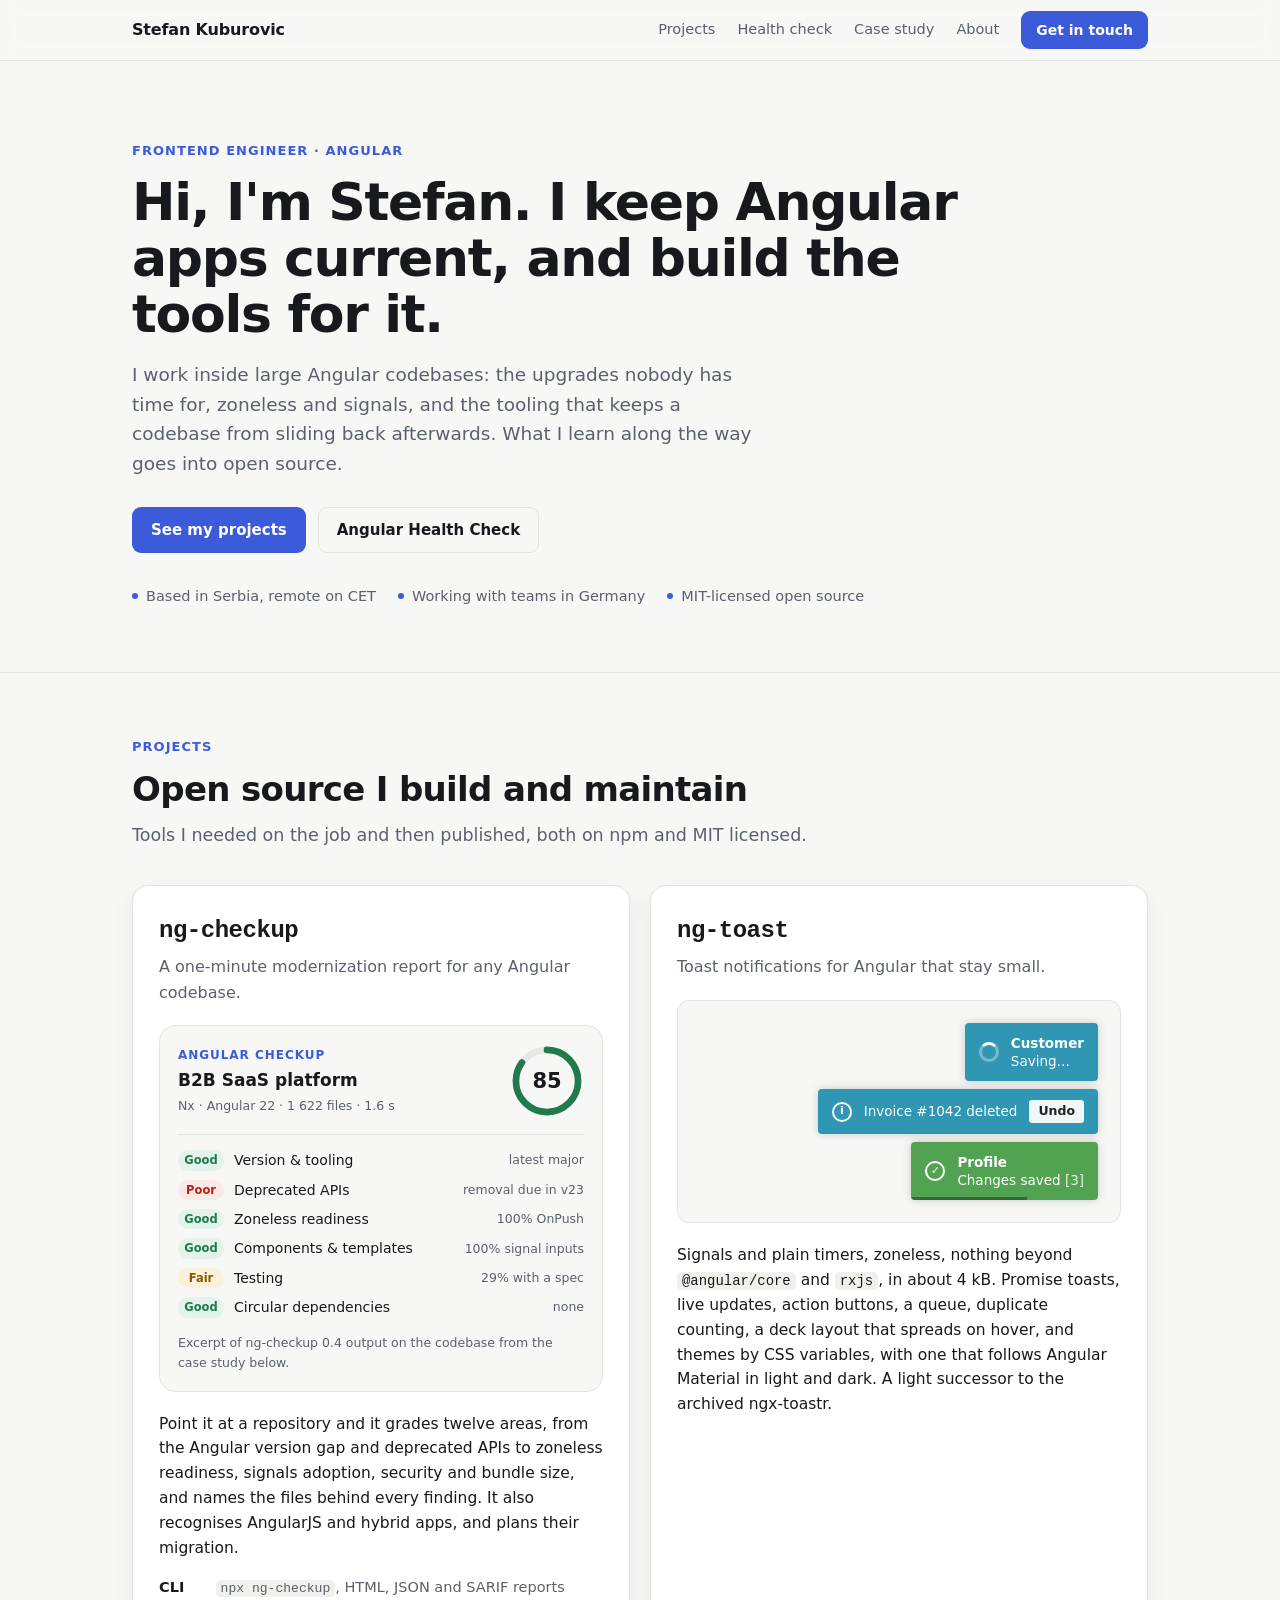
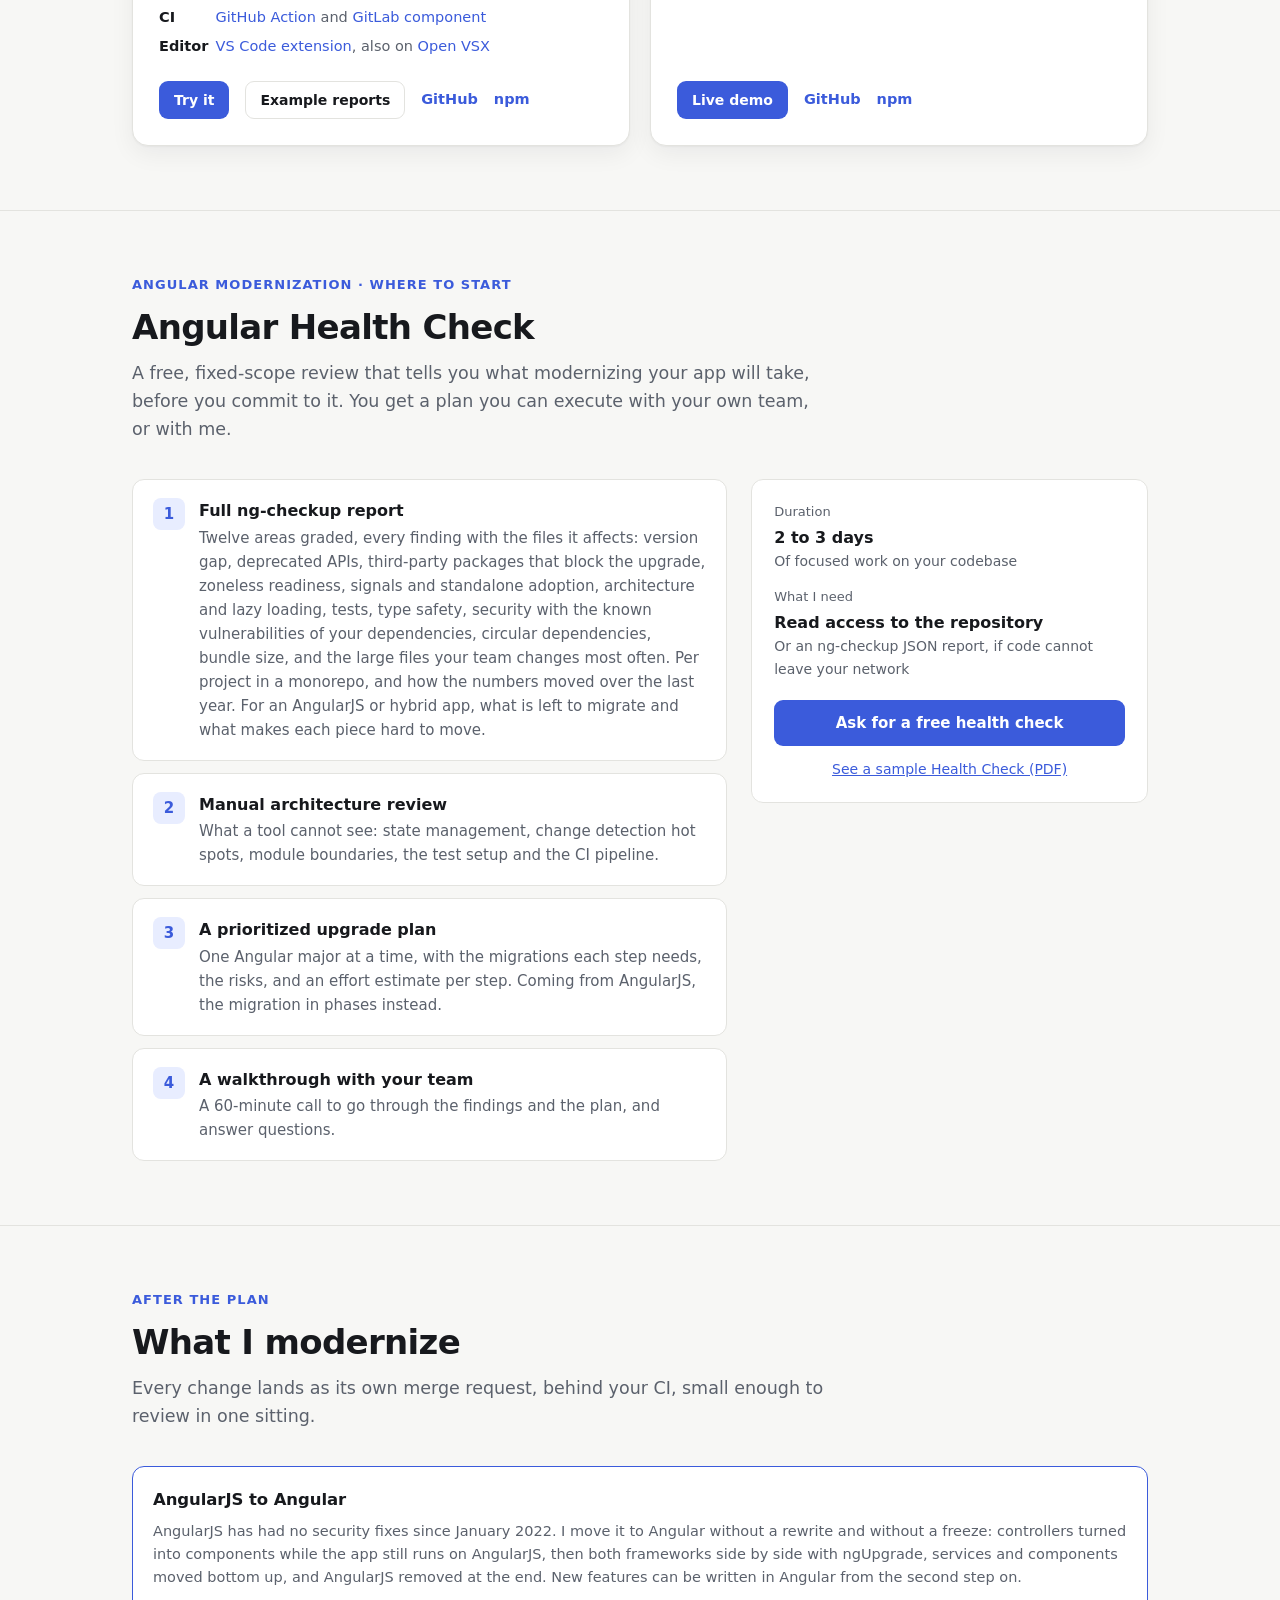
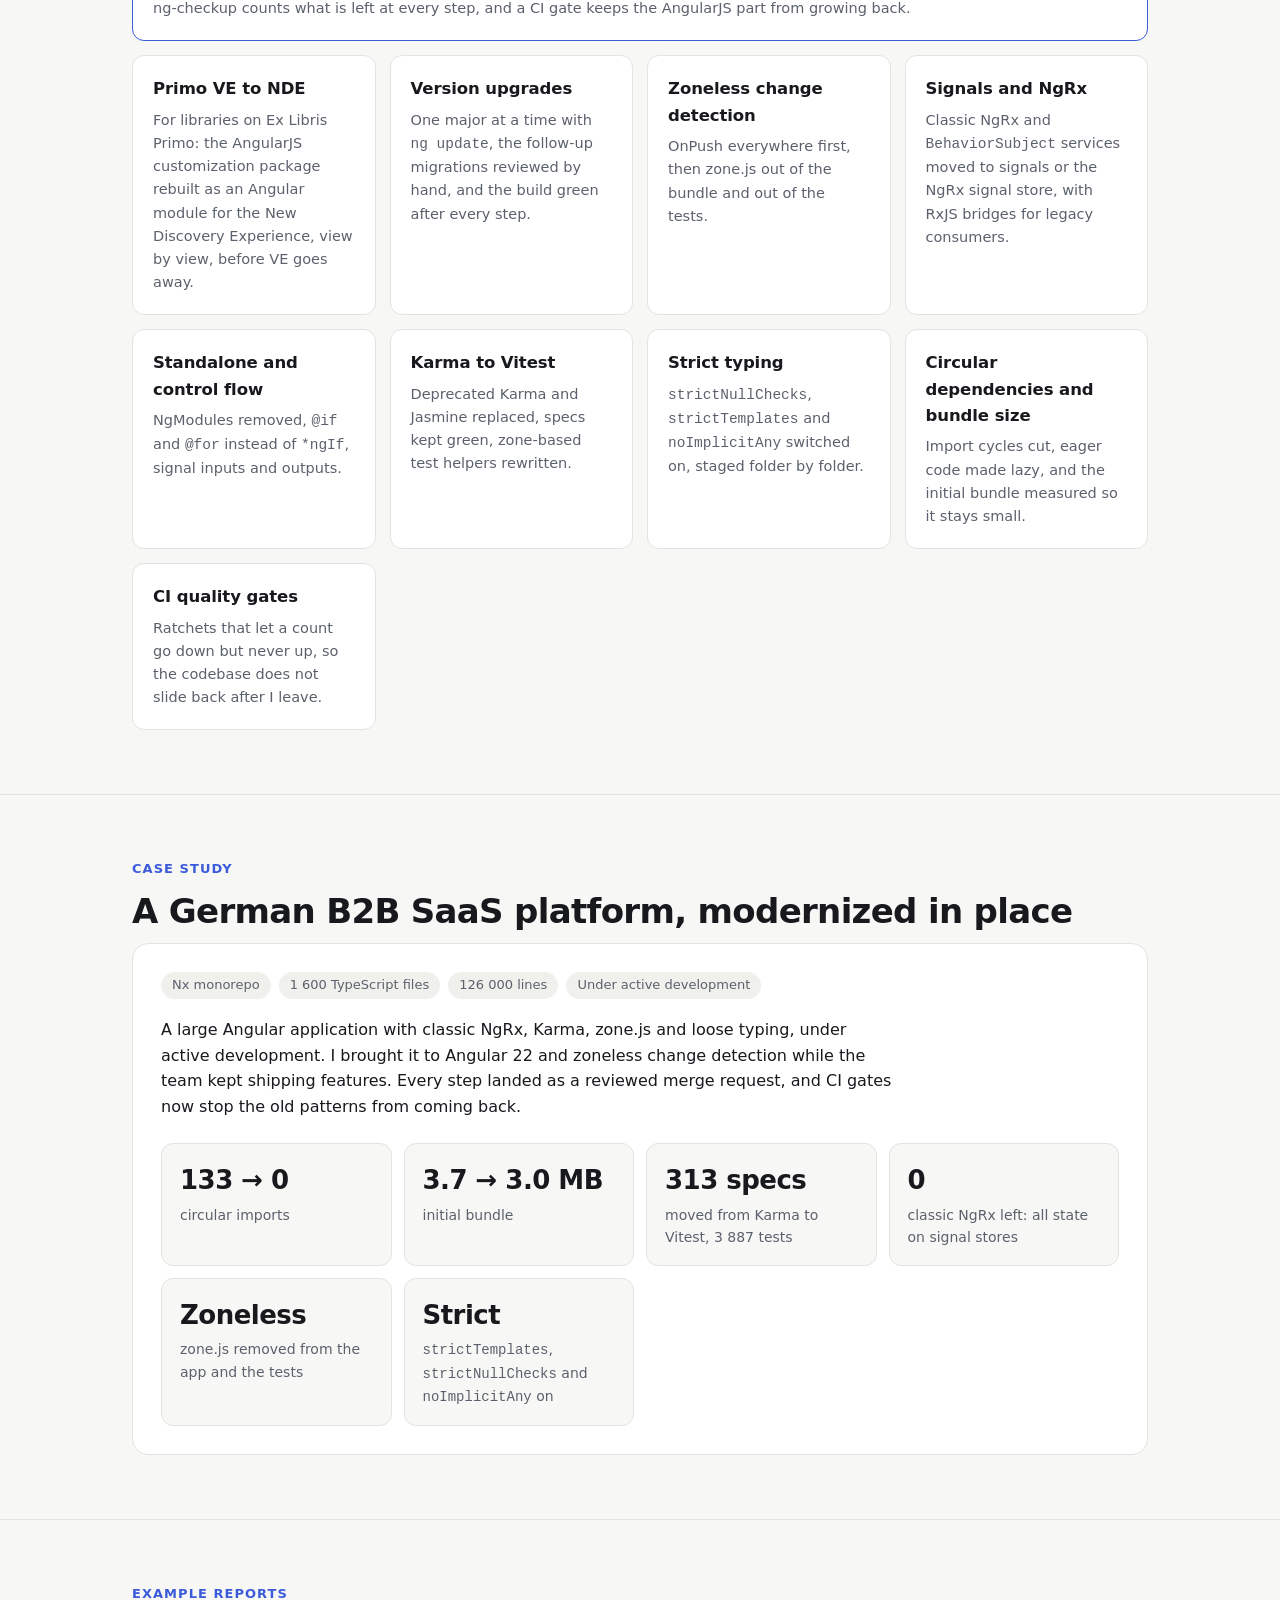
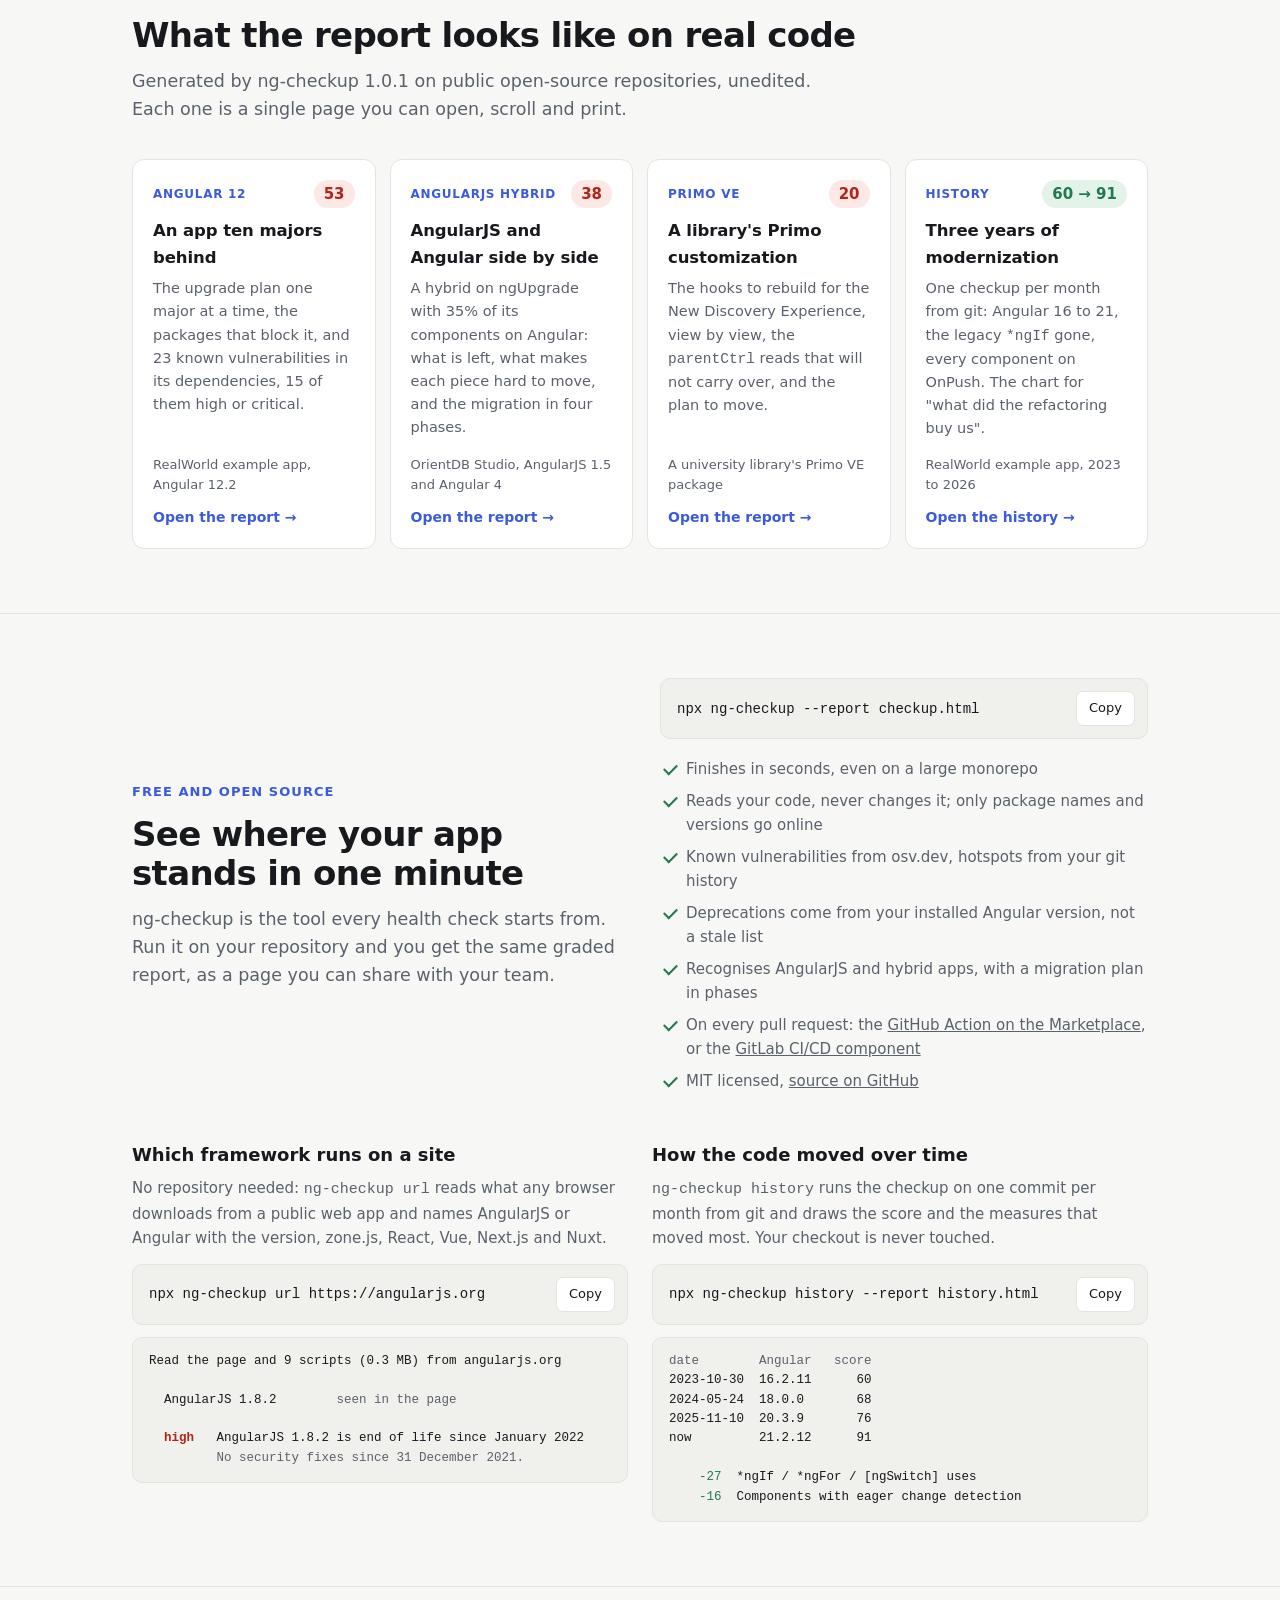
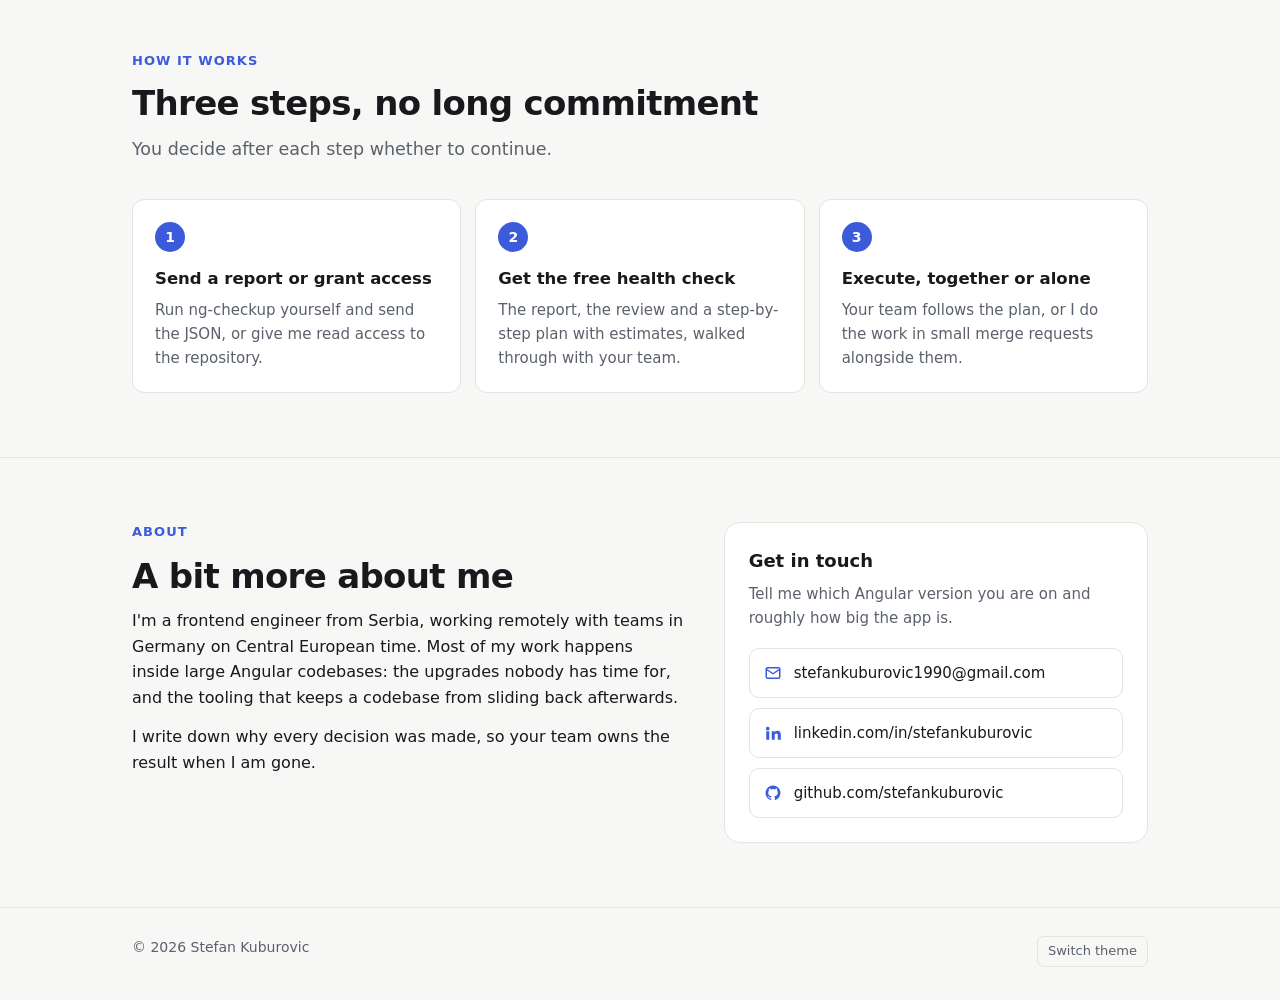
==== commit 239bdea7: "ng-toast 2.1.0: demo with the stacked layout, card updated The /ng-toast/ demo rebuilt from ng-toast" ====
--- a/index.html
+++ b/index.html
@@ -321,7 +321,7 @@
             <div class="mock-toast info"><span class="mock-icon">i</span><div>Invoice #1042 deleted</div><span class="mock-action">Undo</span></div>
             <div class="mock-toast success"><span class="mock-icon">✓</span><div><b>Profile</b>Changes saved <span class="mock-count">[3]</span></div><span class="mock-bar"></span></div>
           </div>
-          <p>Signals and plain timers, zoneless, nothing beyond <code>@angular/core</code> and <code>rxjs</code>, in about 3.5 kB. Promise toasts, live updates, action buttons, a queue, duplicate counting, and themes by CSS variables, with one that follows Angular Material in light and dark. A light successor to the archived ngx-toastr.</p>
+          <p>Signals and plain timers, zoneless, nothing beyond <code>@angular/core</code> and <code>rxjs</code>, in about 4 kB. Promise toasts, live updates, action buttons, a queue, duplicate counting, a deck layout that spreads on hover, and themes by CSS variables, with one that follows Angular Material in light and dark. A light successor to the archived ngx-toastr.</p>
           <div class="project-links">
             <a class="button small" href="ng-toast/">Live demo</a>
             <a class="text-link" href="https://github.com/stefankuburovic/ng-toast">GitHub</a>
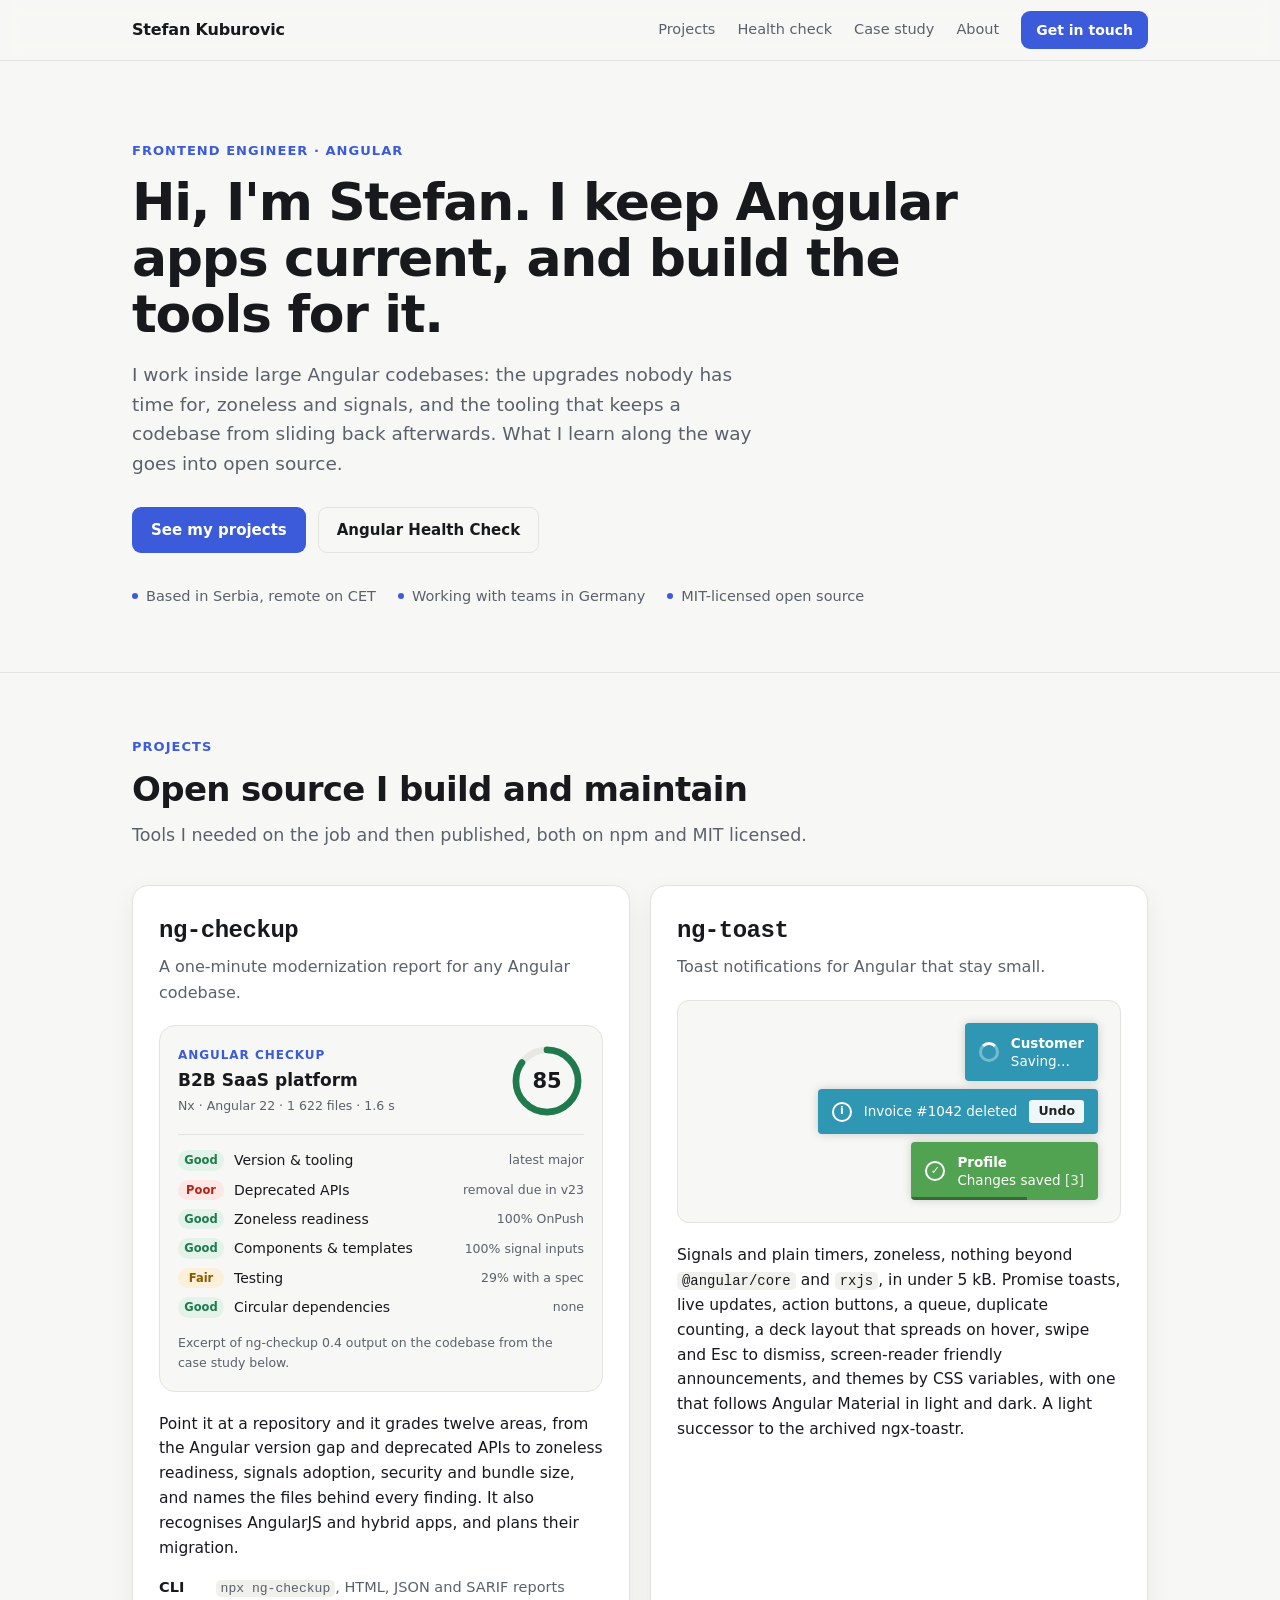
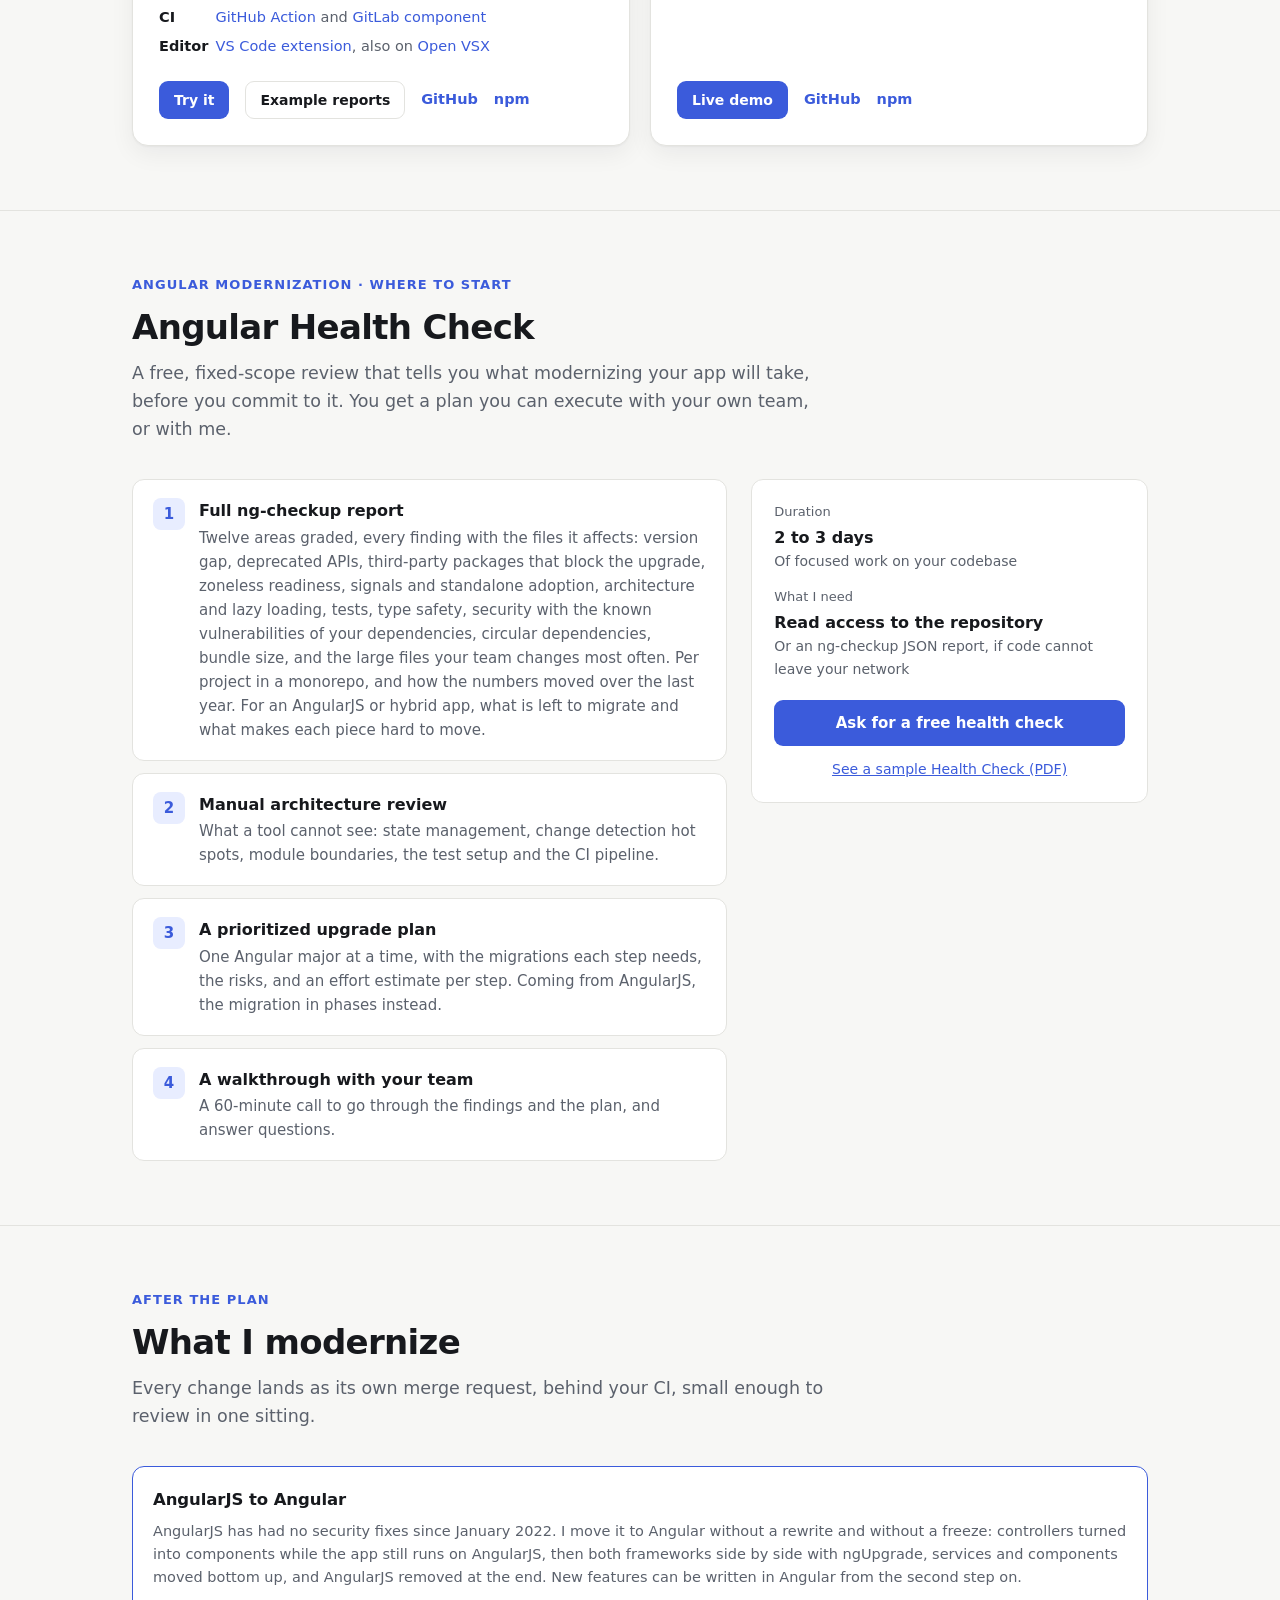
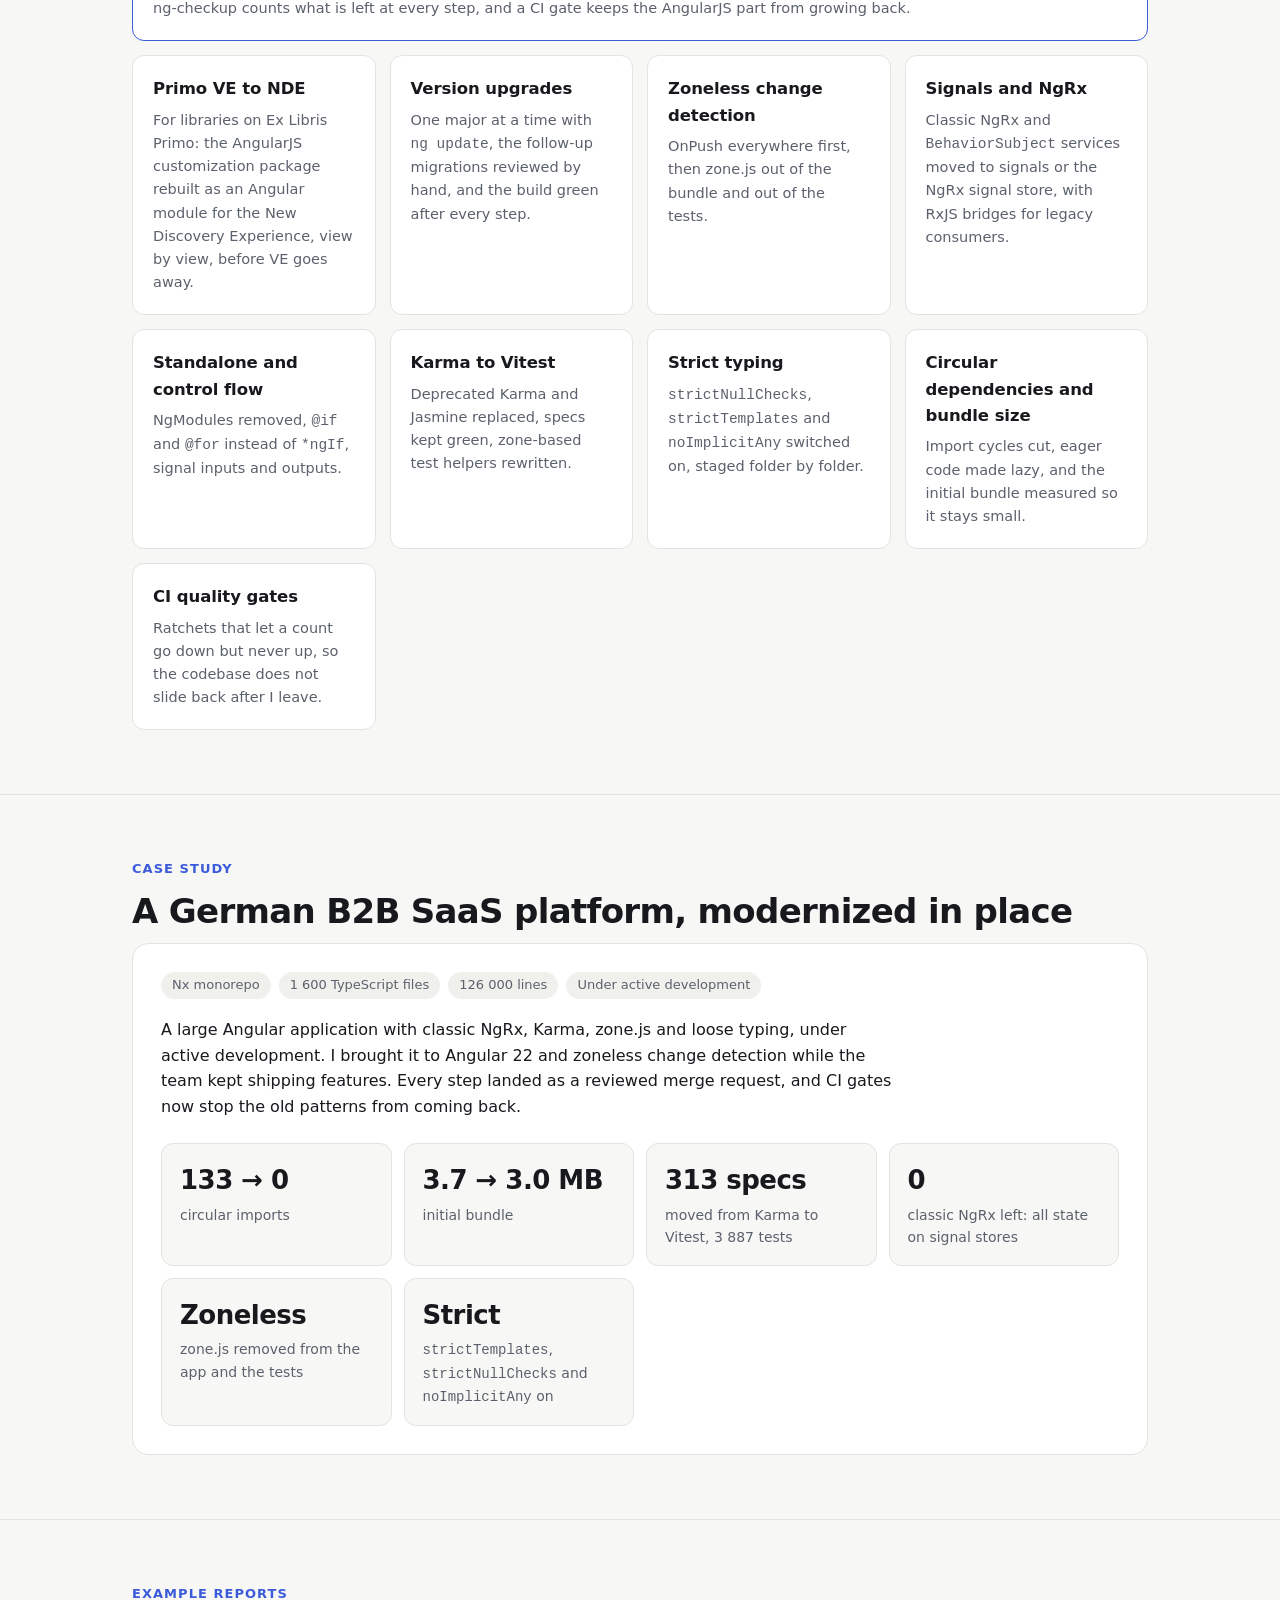
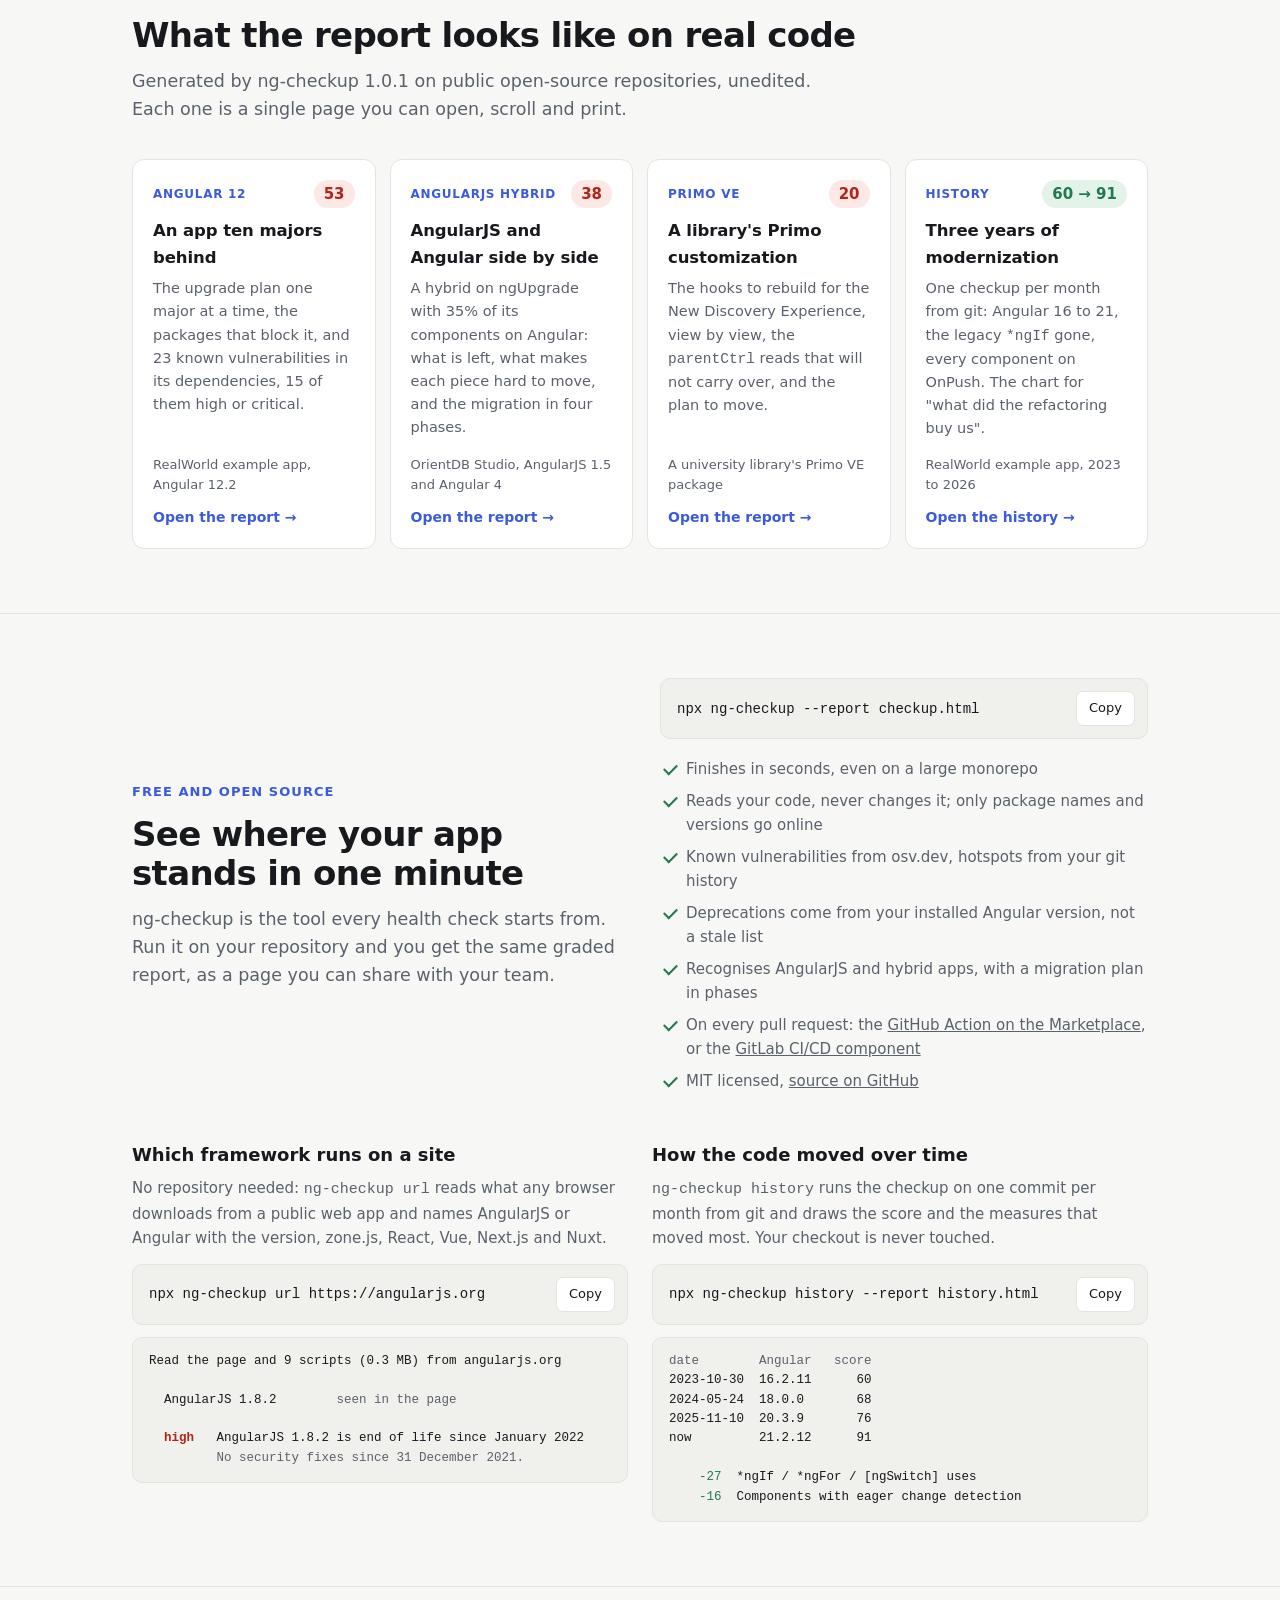
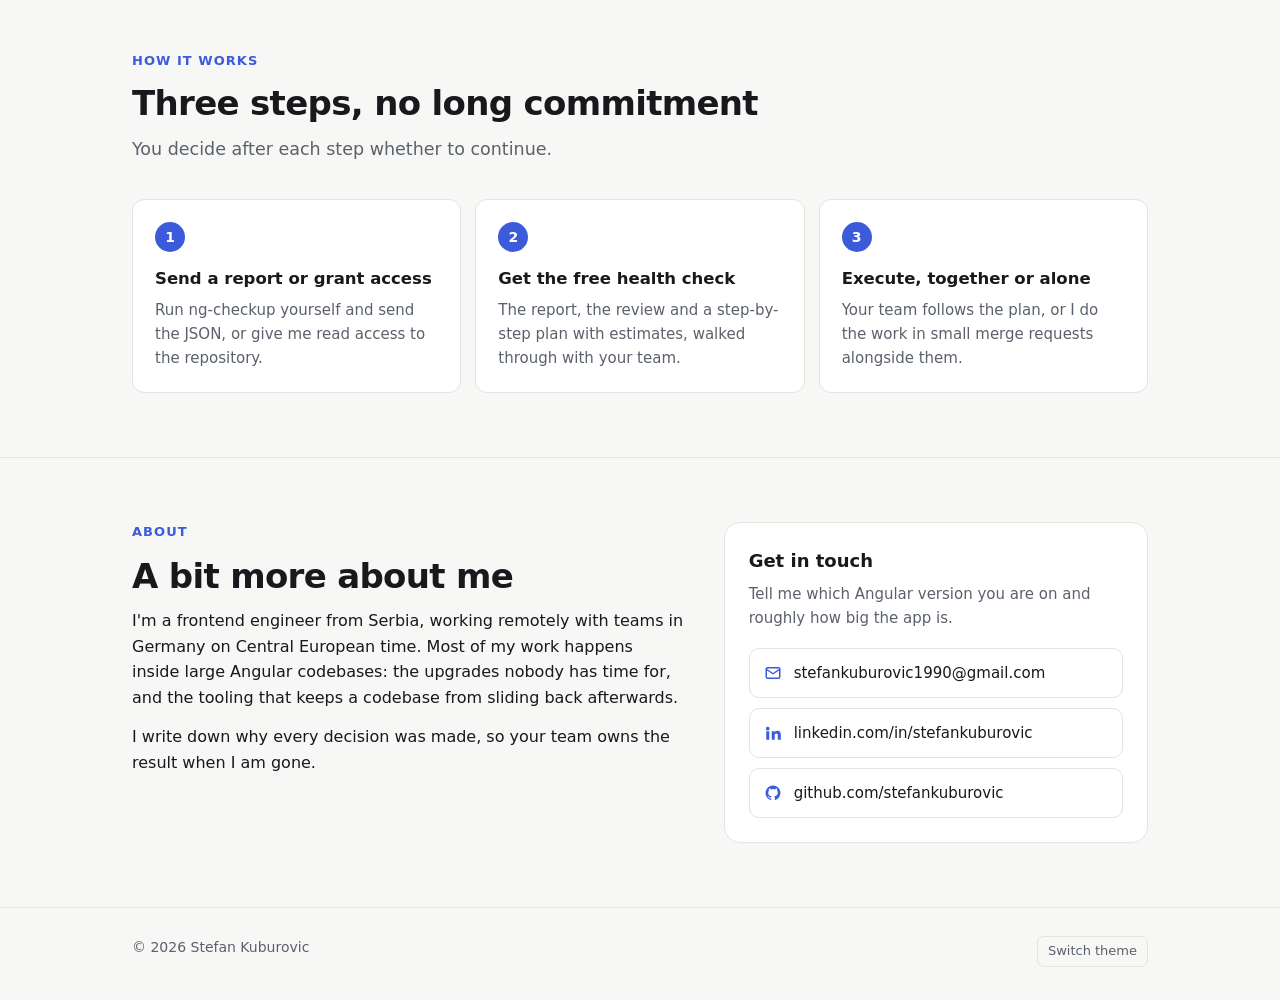
==== commit 0ab128ed: "ng-toast 2.2.0: demo rebuilt, card updated The /ng-toast/ demo rebuilt from ng-toast main (2.2.0: Es" ====
--- a/index.html
+++ b/index.html
@@ -321,7 +321,7 @@
             <div class="mock-toast info"><span class="mock-icon">i</span><div>Invoice #1042 deleted</div><span class="mock-action">Undo</span></div>
             <div class="mock-toast success"><span class="mock-icon">✓</span><div><b>Profile</b>Changes saved <span class="mock-count">[3]</span></div><span class="mock-bar"></span></div>
           </div>
-          <p>Signals and plain timers, zoneless, nothing beyond <code>@angular/core</code> and <code>rxjs</code>, in about 4 kB. Promise toasts, live updates, action buttons, a queue, duplicate counting, a deck layout that spreads on hover, and themes by CSS variables, with one that follows Angular Material in light and dark. A light successor to the archived ngx-toastr.</p>
+          <p>Signals and plain timers, zoneless, nothing beyond <code>@angular/core</code> and <code>rxjs</code>, in under 5 kB. Promise toasts, live updates, action buttons, a queue, duplicate counting, a deck layout that spreads on hover, swipe and Esc to dismiss, screen-reader friendly announcements, and themes by CSS variables, with one that follows Angular Material in light and dark. A light successor to the archived ngx-toastr.</p>
           <div class="project-links">
             <a class="button small" href="ng-toast/">Live demo</a>
             <a class="text-link" href="https://github.com/stefankuburovic/ng-toast">GitHub</a>
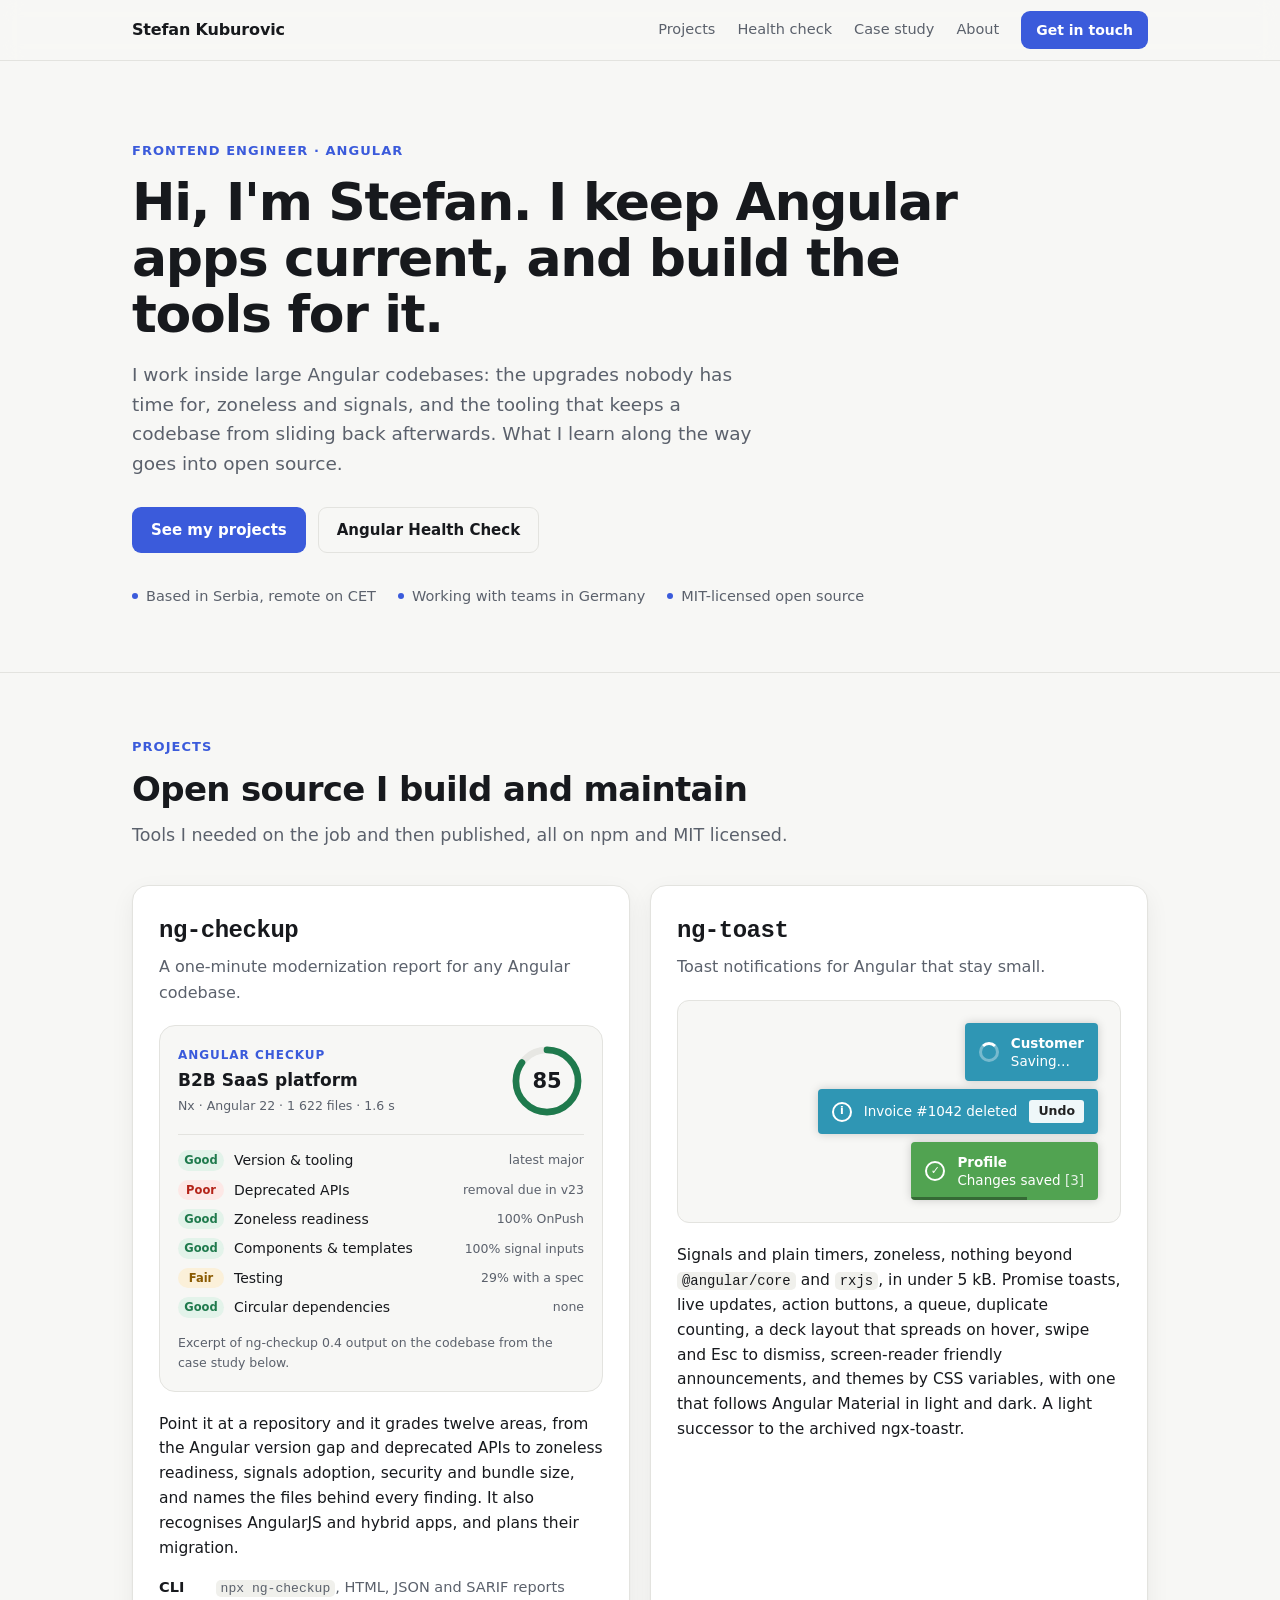
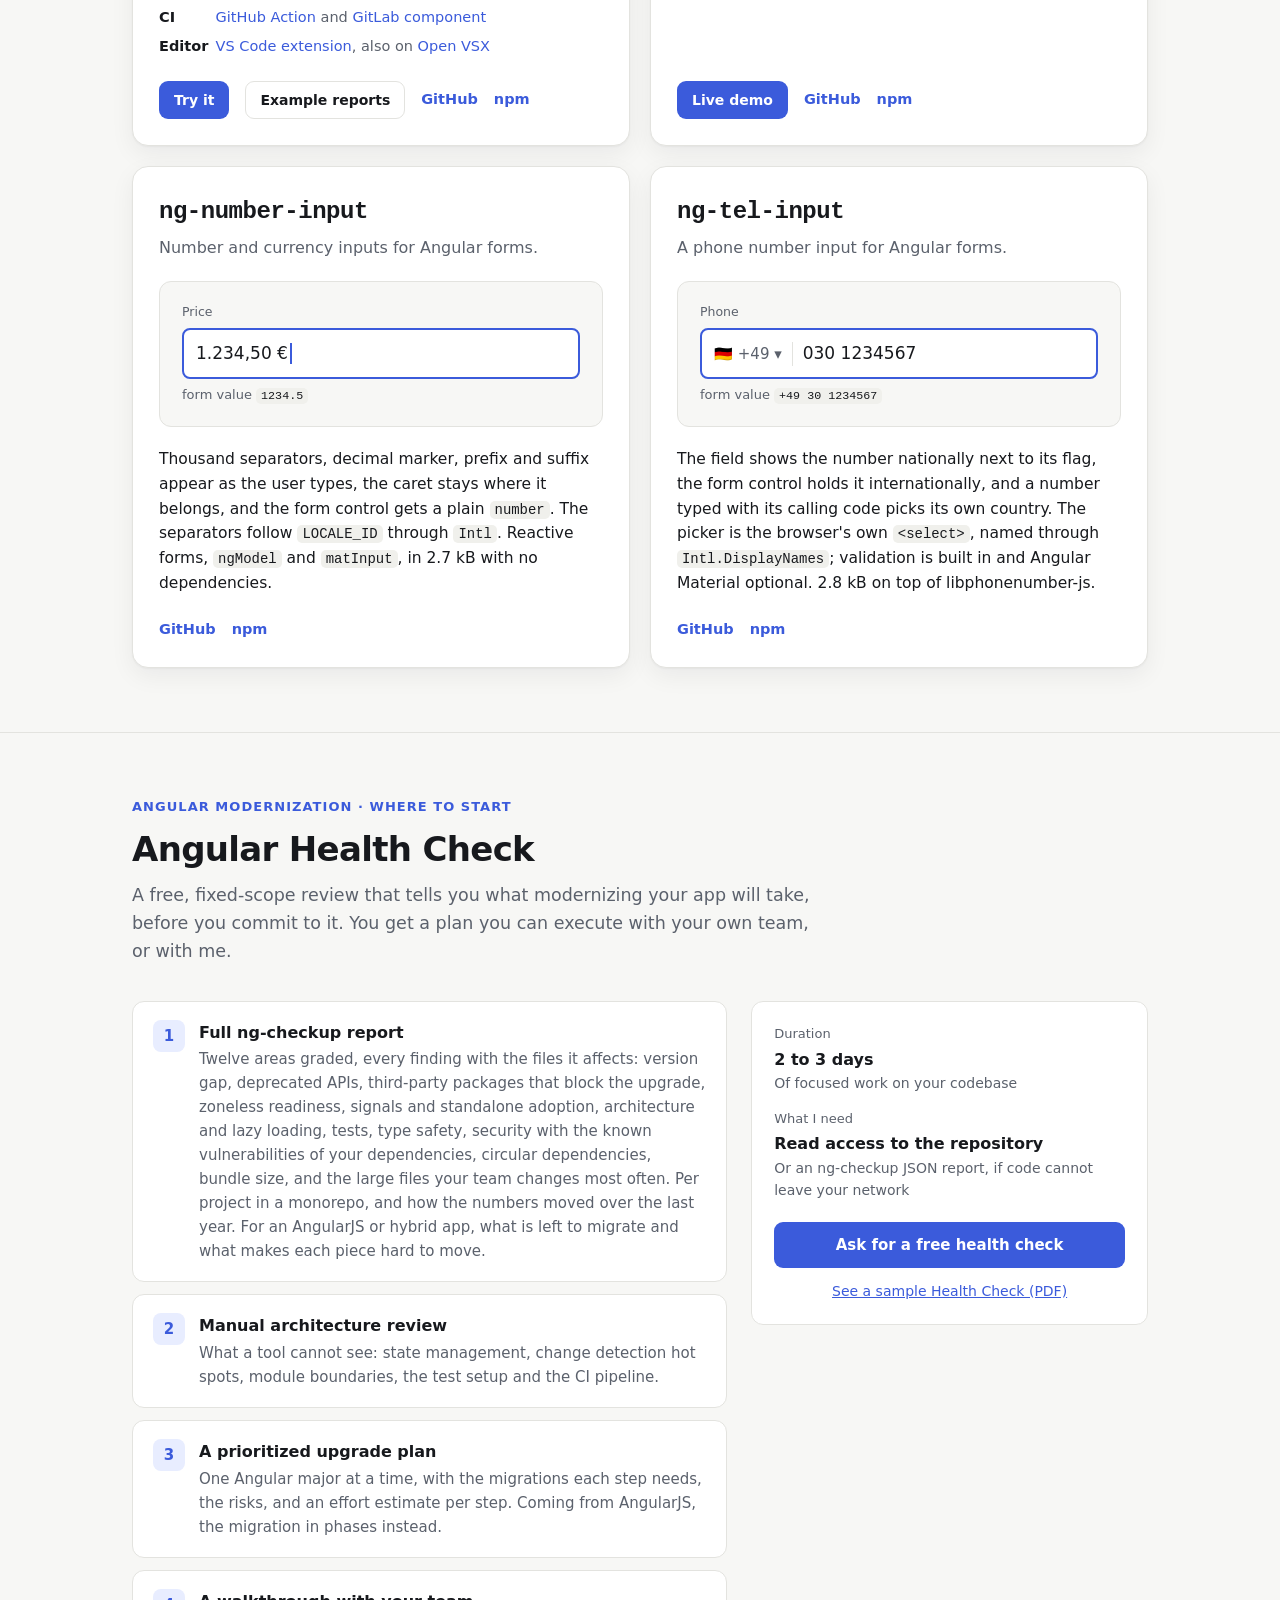
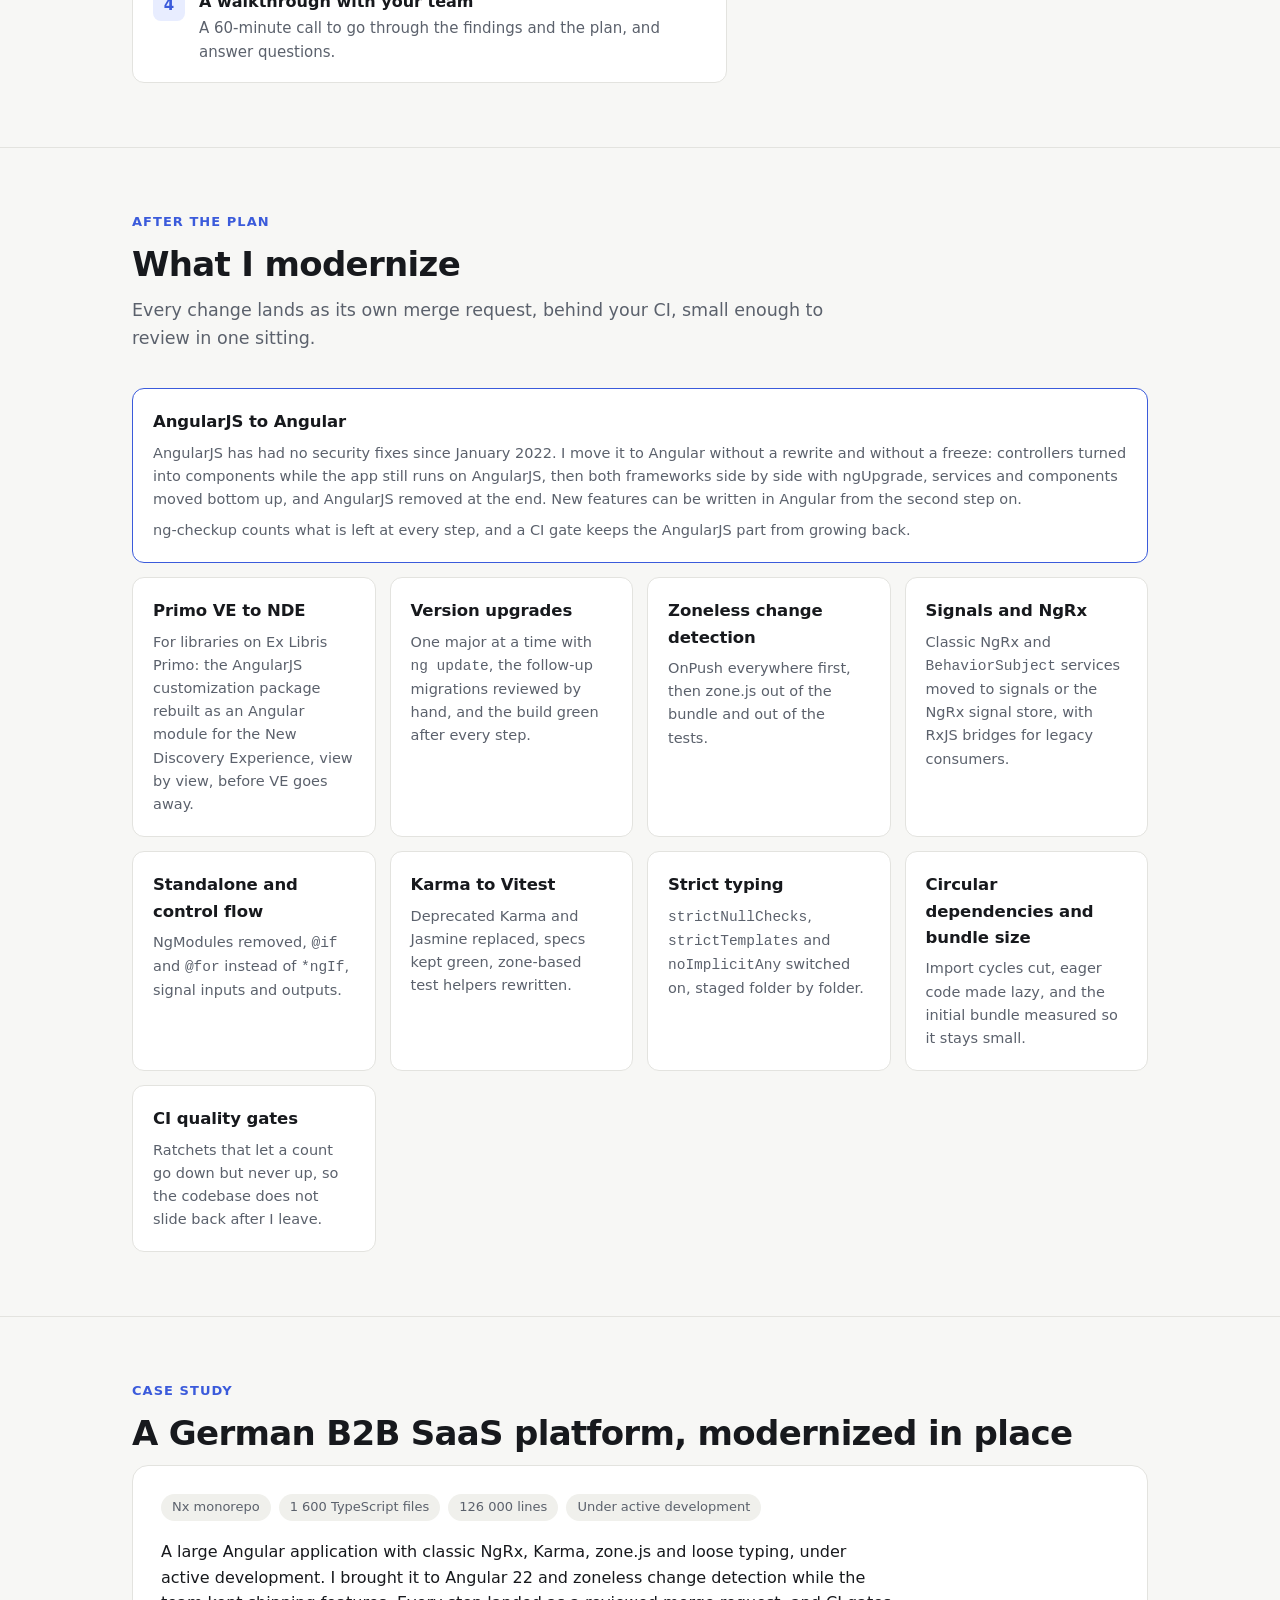
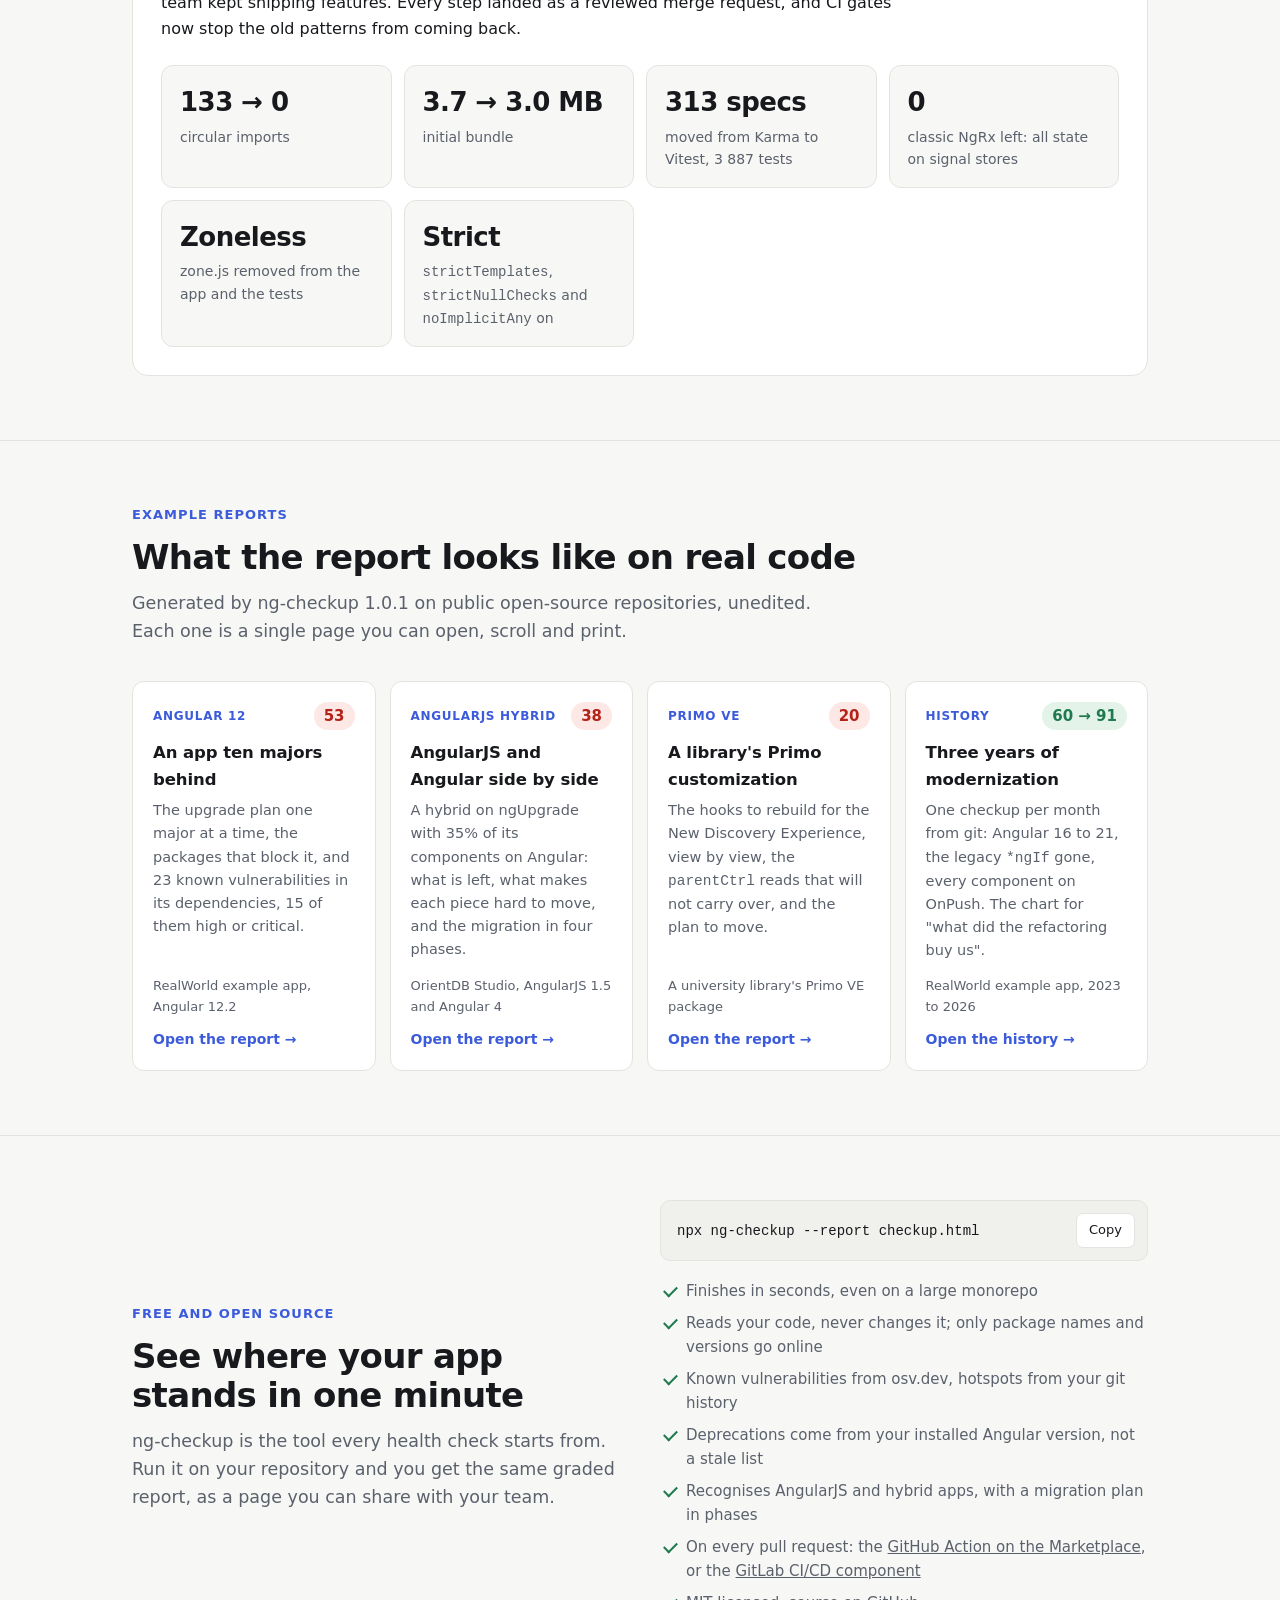
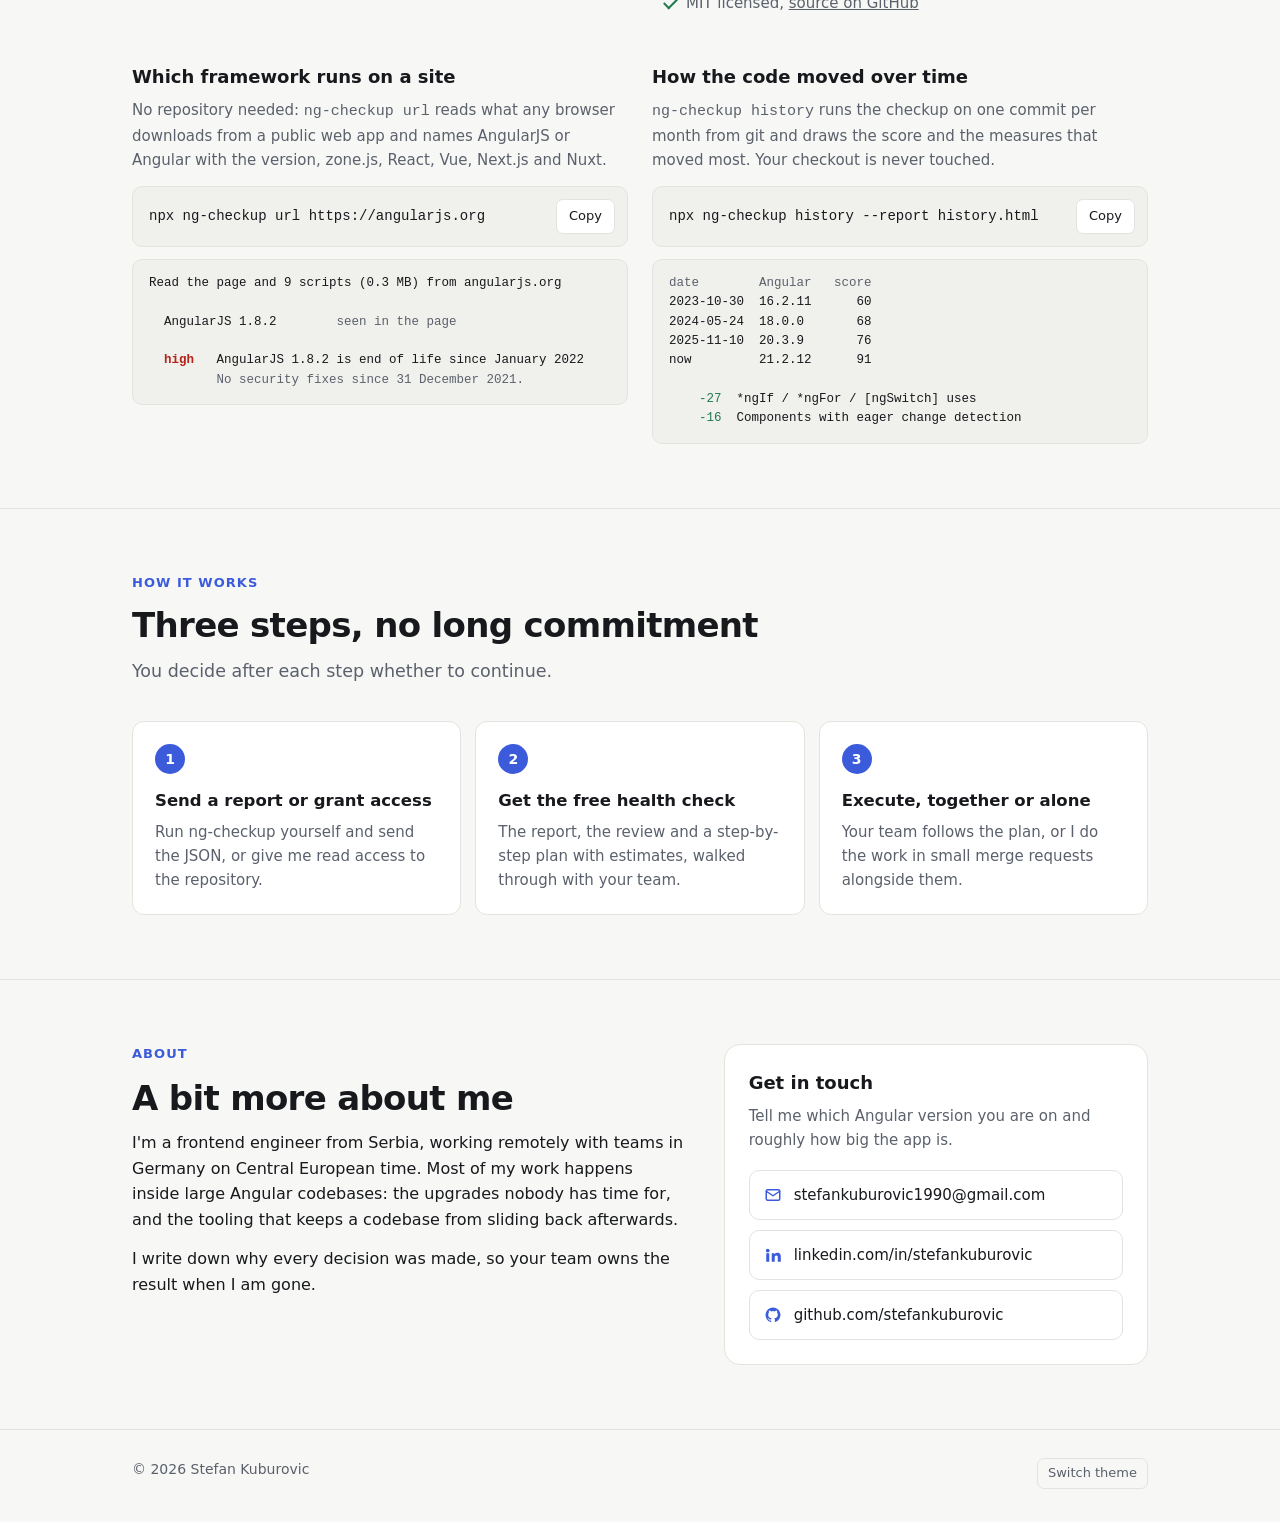
==== commit c810f4d8: "Projects: ng-number-input and ng-tel-input Two cards under ng-checkup and ng-toast, each with a smal" ====
--- a/index.html
+++ b/index.html
@@ -119,6 +119,19 @@
 .text-link { color: var(--accent); font-size: 14.5px; font-weight: 600; text-decoration: none; }
 .text-link:hover { text-decoration: underline; }
 
+.projects + .projects { margin-top: 20px; }
+
+/* form field illustrations: what the user sees, and what the form gets */
+.mock-field { display: grid; gap: 6px; padding: 20px 22px; border-radius: 12px; background: var(--bg); border: 1px solid var(--border); }
+.mock-label { font-size: 12.5px; color: var(--muted); }
+.mock-input { display: flex; align-items: center; gap: 10px; padding: 10px 12px; border: 2px solid var(--accent); border-radius: 8px; background: var(--surface); font-size: 17px; font-variant-numeric: tabular-nums; }
+.mock-caret { width: 2px; height: 1.2em; margin-left: -8px; background: var(--accent); animation: mock-blink 1.1s steps(1) infinite; }
+@keyframes mock-blink { 50% { opacity: 0; } }
+@media (prefers-reduced-motion: reduce) { .mock-caret { animation: none; } }
+.mock-country { padding-right: 10px; border-right: 1px solid var(--border); color: var(--muted); font-size: 15px; white-space: nowrap; }
+.mock-value { font-size: 13px; color: var(--muted); }
+.mock-value code { color: var(--text); }
+
 /* ng-toast illustration, in the library's default colors */
 .toast-stack { display: grid; gap: 8px; padding: 22px; border-radius: 12px; background: var(--bg); border: 1px solid var(--border); }
 .mock-toast { position: relative; overflow: hidden; display: flex; align-items: center; gap: 12px; max-width: 320px; margin-left: auto; padding: 11px 14px; border-radius: 4px; color: #fff; font-size: 13.5px; line-height: 1.35; box-shadow: 0 0 10px rgba(0, 0, 0, 0.18); }
@@ -266,7 +279,7 @@
     <div class="wrap">
       <p class="eyebrow">Projects</p>
       <h2>Open source I build and maintain</h2>
-      <p class="section-lead">Tools I needed on the job and then published, both on npm and MIT licensed.</p>
+      <p class="section-lead">Tools I needed on the job and then published, all on npm and MIT licensed.</p>
       <div class="projects">
         <article class="project">
           <div class="project-head">
@@ -326,6 +339,44 @@
             <a class="button small" href="ng-toast/">Live demo</a>
             <a class="text-link" href="https://github.com/stefankuburovic/ng-toast">GitHub</a>
             <a class="text-link" href="https://www.npmjs.com/package/@stefankuburovic/ng-toast">npm</a>
+          </div>
+        </article>
+      </div>
+
+      <div class="projects">
+        <article class="project">
+          <div class="project-head">
+            <h3>ng-number-input</h3>
+            <span class="downloads" data-npm="@stefankuburovic/ng-number-input" hidden></span>
+          </div>
+          <p class="project-tagline">Number and currency inputs for Angular forms.</p>
+          <div class="mock-field" aria-hidden="true">
+            <span class="mock-label">Price</span>
+            <span class="mock-input">1.234,50 €<span class="mock-caret"></span></span>
+            <span class="mock-value">form value <code>1234.5</code></span>
+          </div>
+          <p>Thousand separators, decimal marker, prefix and suffix appear as the user types, the caret stays where it belongs, and the form control gets a plain <code>number</code>. The separators follow <code>LOCALE_ID</code> through <code>Intl</code>. Reactive forms, <code>ngModel</code> and <code>matInput</code>, in 2.7 kB with no dependencies.</p>
+          <div class="project-links">
+            <a class="text-link" href="https://github.com/stefankuburovic/ng-number-input">GitHub</a>
+            <a class="text-link" href="https://www.npmjs.com/package/@stefankuburovic/ng-number-input">npm</a>
+          </div>
+        </article>
+
+        <article class="project">
+          <div class="project-head">
+            <h3>ng-tel-input</h3>
+            <span class="downloads" data-npm="@stefankuburovic/ng-tel-input" hidden></span>
+          </div>
+          <p class="project-tagline">A phone number input for Angular forms.</p>
+          <div class="mock-field" aria-hidden="true">
+            <span class="mock-label">Phone</span>
+            <span class="mock-input"><span class="mock-country">🇩🇪 +49 ▾</span>030 1234567</span>
+            <span class="mock-value">form value <code>+49 30 1234567</code></span>
+          </div>
+          <p>The field shows the number nationally next to its flag, the form control holds it internationally, and a number typed with its calling code picks its own country. The picker is the browser's own <code>&lt;select&gt;</code>, named through <code>Intl.DisplayNames</code>; validation is built in and Angular Material optional. 2.8 kB on top of libphonenumber-js.</p>
+          <div class="project-links">
+            <a class="text-link" href="https://github.com/stefankuburovic/ng-tel-input">GitHub</a>
+            <a class="text-link" href="https://www.npmjs.com/package/@stefankuburovic/ng-tel-input">npm</a>
           </div>
         </article>
       </div>
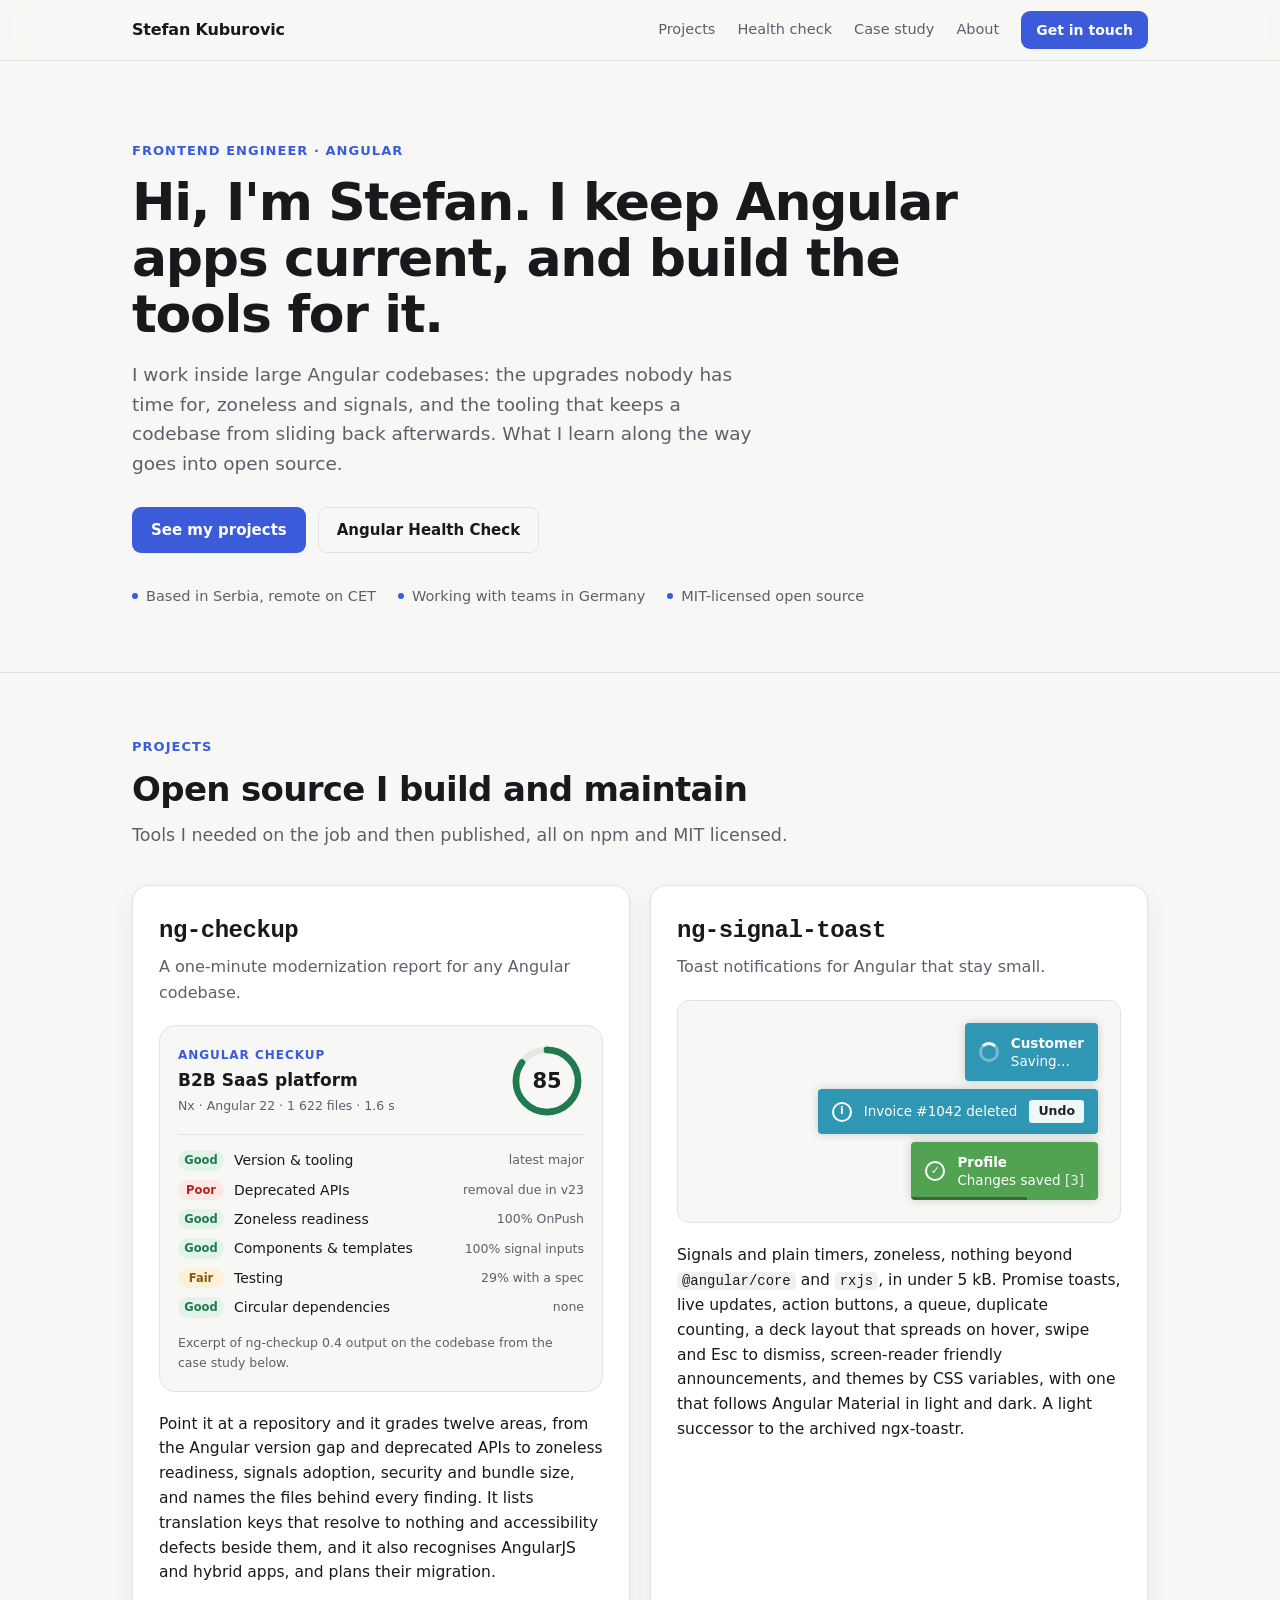
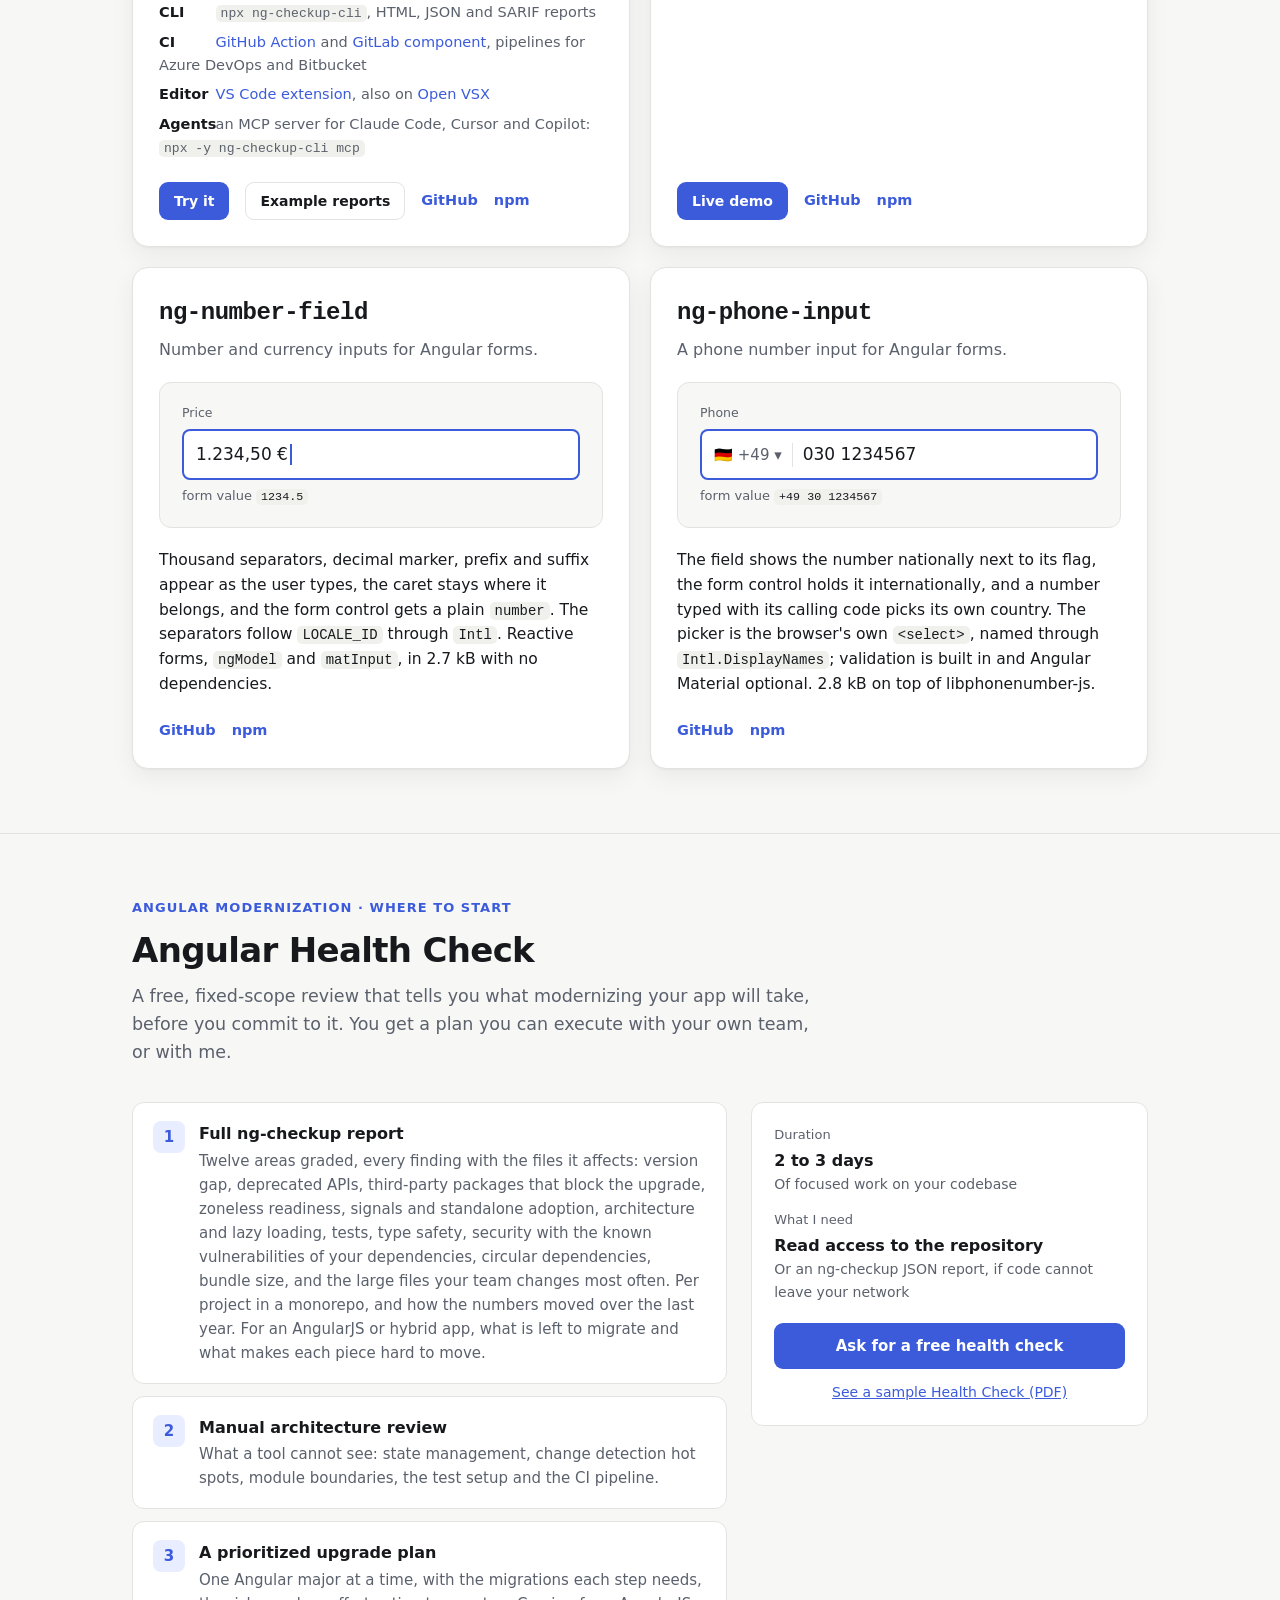
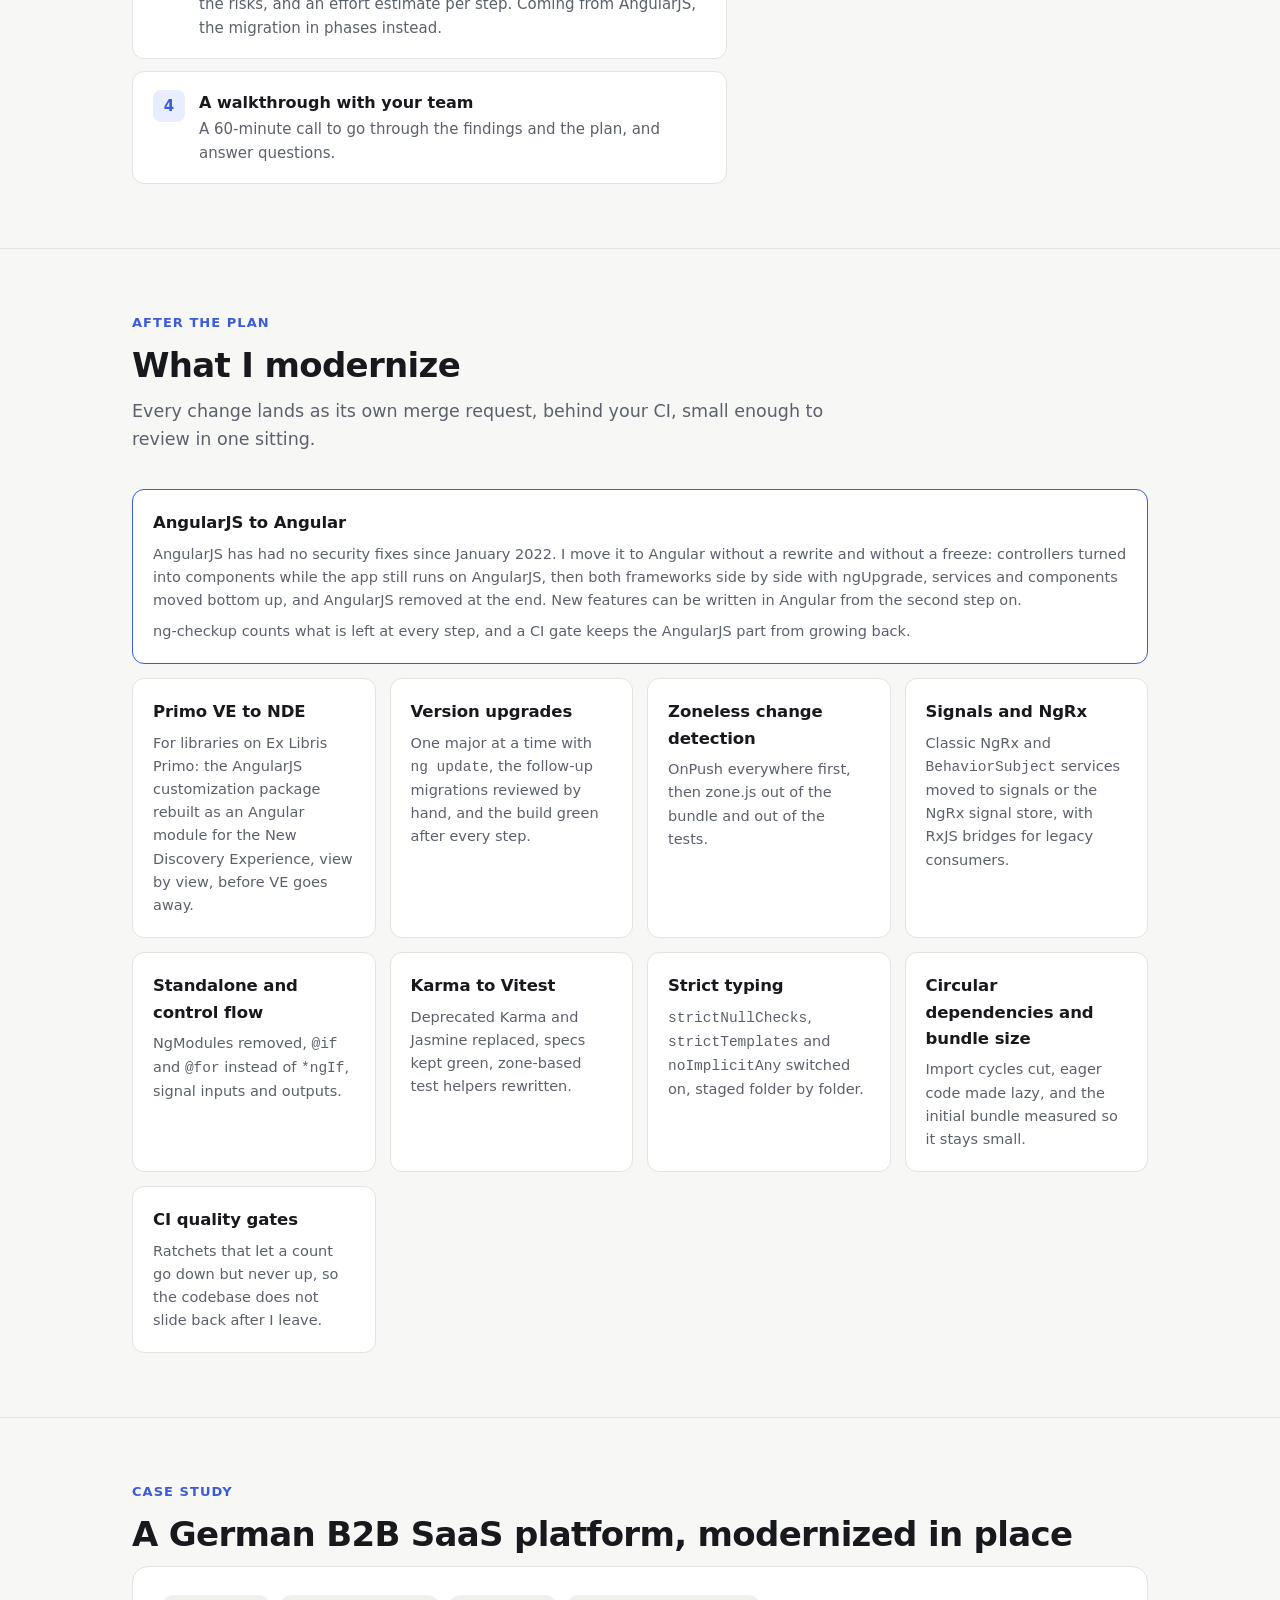
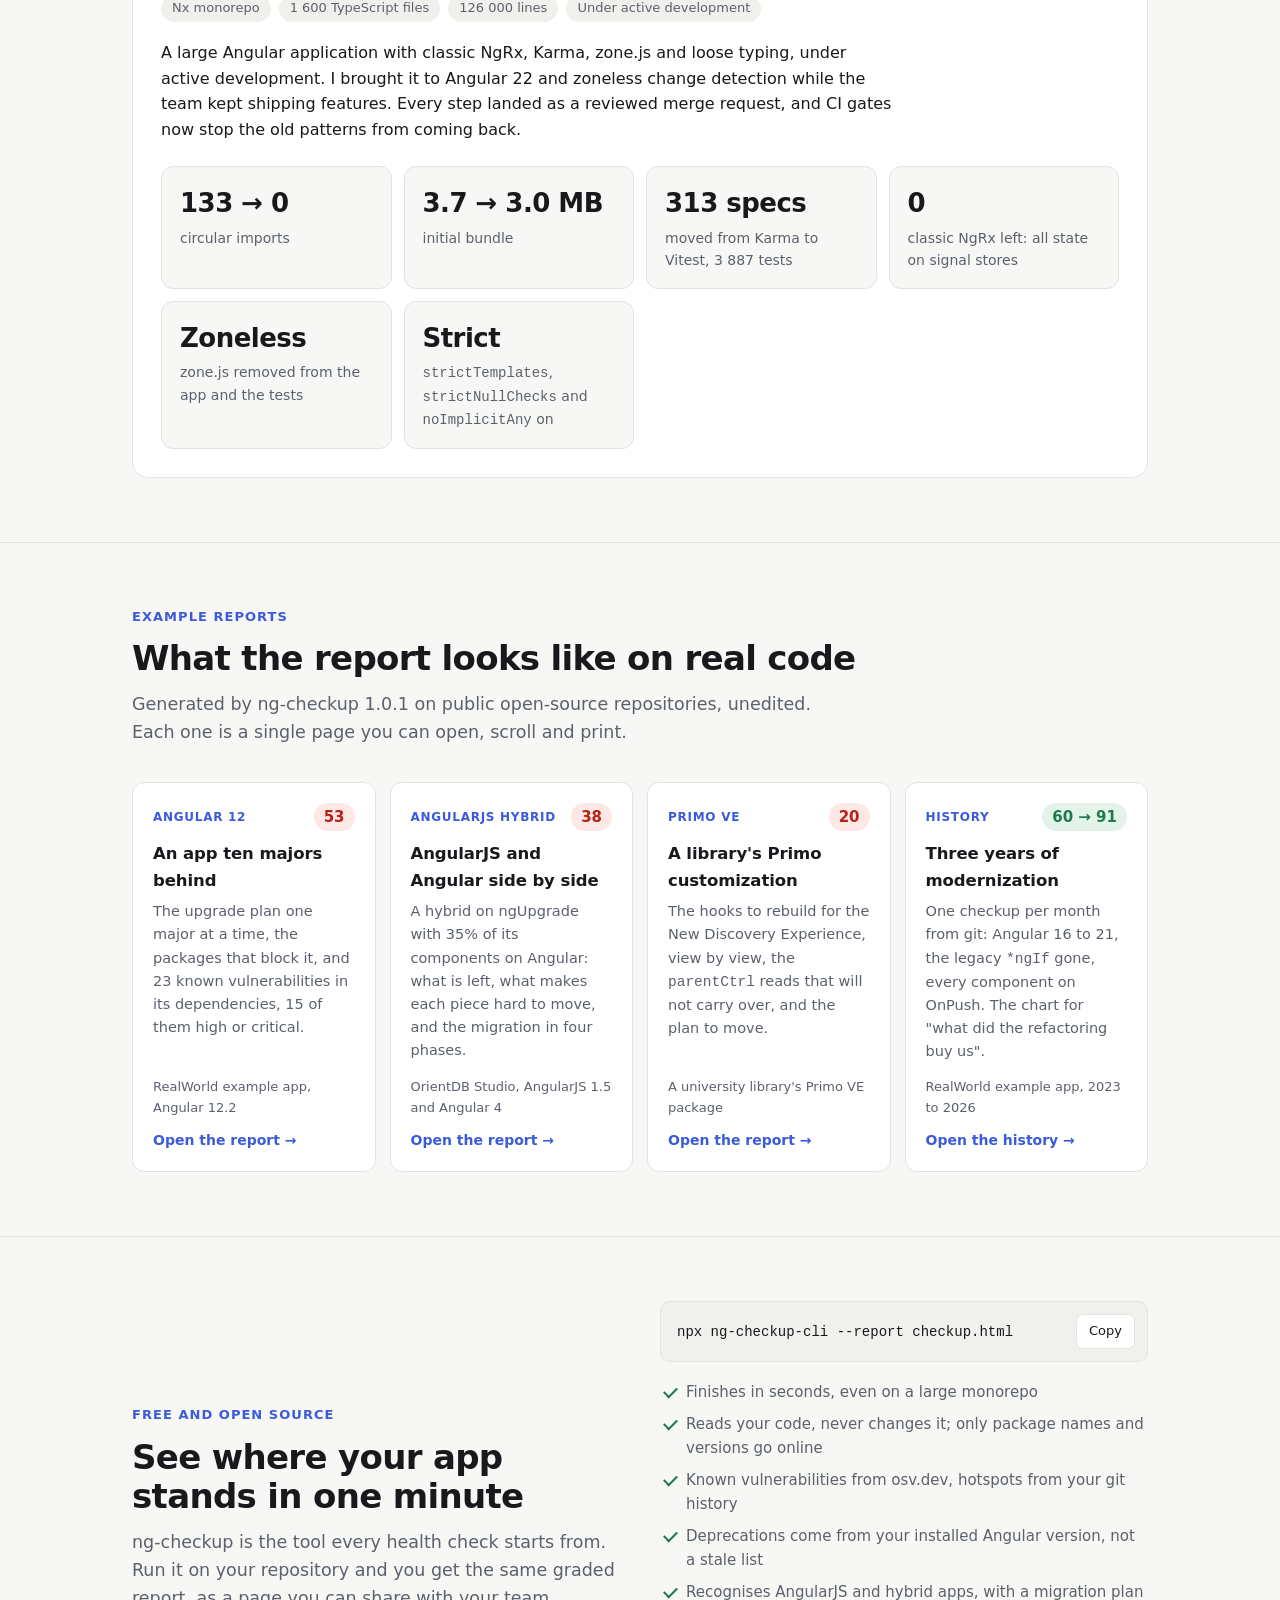
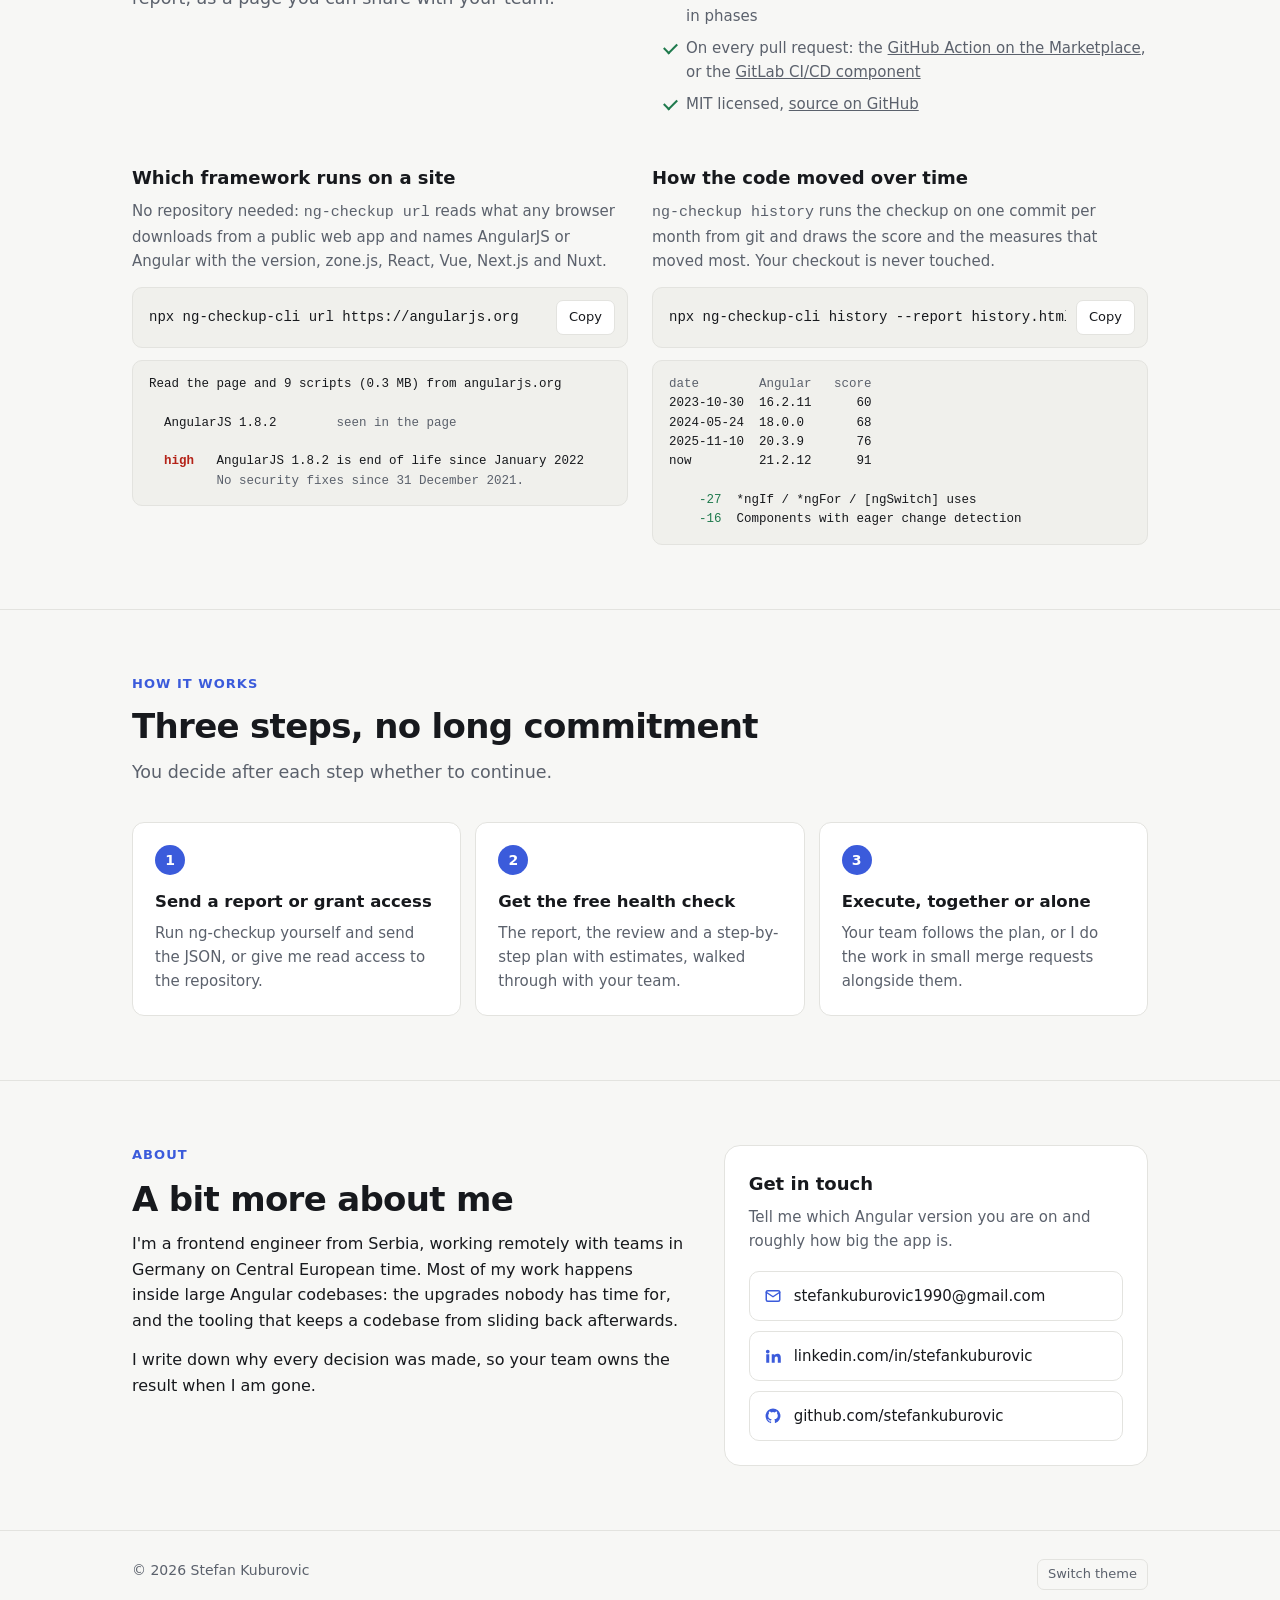
==== commit 15883a90: "Offer page: the packages under their new npm names, ng-checkup 2.0 npx ng-checkup-cli, ng-signal-toa" ====
--- a/index.html
+++ b/index.html
@@ -4,9 +4,9 @@
 <meta charset="utf-8">
 <meta name="viewport" content="width=device-width, initial-scale=1">
 <title>Stefan Kuburovic · Frontend engineer, Angular</title>
-<meta name="description" content="Stefan Kuburovic, frontend engineer from Serbia. Open-source Angular tools (ng-checkup, ng-toast) and modernization of large Angular codebases: upgrades, zoneless, signals, Vitest and strict typing.">
+<meta name="description" content="Stefan Kuburovic, frontend engineer from Serbia. Open-source Angular tools (ng-checkup, ng-signal-toast) and modernization of large Angular codebases: upgrades, zoneless, signals, Vitest and strict typing.">
 <meta property="og:title" content="Stefan Kuburovic · Frontend engineer, Angular">
-<meta property="og:description" content="Open-source Angular tools, ng-checkup and ng-toast, and modernization of large Angular codebases, starting with a free Angular Health Check.">
+<meta property="og:description" content="Open-source Angular tools, ng-checkup and ng-signal-toast, and modernization of large Angular codebases, starting with a free Angular Health Check.">
 <meta property="og:type" content="website">
 <meta property="og:url" content="https://stefankuburovic.github.io/">
 <meta property="og:image" content="https://stefankuburovic.github.io/og-image.png">
@@ -284,7 +284,7 @@
         <article class="project">
           <div class="project-head">
             <h3>ng-checkup</h3>
-            <span class="downloads" data-npm="ng-checkup" hidden></span>
+            <span class="downloads" data-npm="ng-checkup-cli" hidden></span>
           </div>
           <p class="project-tagline">A one-minute modernization report for any Angular codebase.</p>
           <figure class="preview" aria-label="Example ng-checkup report">
@@ -309,24 +309,25 @@
         </ul>
             <figcaption class="preview-caption">Excerpt of ng-checkup 0.4 output on the codebase from the case study below.</figcaption>
           </figure>
-          <p>Point it at a repository and it grades twelve areas, from the Angular version gap and deprecated APIs to zoneless readiness, signals adoption, security and bundle size, and names the files behind every finding. It also recognises AngularJS and hybrid apps, and plans their migration.</p>
+          <p>Point it at a repository and it grades twelve areas, from the Angular version gap and deprecated APIs to zoneless readiness, signals adoption, security and bundle size, and names the files behind every finding. It lists translation keys that resolve to nothing and accessibility defects beside them, and it also recognises AngularJS and hybrid apps, and plans their migration.</p>
           <ul class="project-where">
-            <li><strong>CLI</strong> <code>npx ng-checkup</code>, HTML, JSON and SARIF reports</li>
-            <li><strong>CI</strong> <a href="https://github.com/marketplace/actions/ng-checkup">GitHub Action</a> and <a href="https://gitlab.com/explore/catalog/stefankuburovic/ng-checkup">GitLab component</a></li>
+            <li><strong>CLI</strong> <code>npx ng-checkup-cli</code>, HTML, JSON and SARIF reports</li>
+            <li><strong>CI</strong> <a href="https://github.com/marketplace/actions/ng-checkup">GitHub Action</a> and <a href="https://gitlab.com/explore/catalog/stefankuburovic/ng-checkup">GitLab component</a>, pipelines for Azure DevOps and Bitbucket</li>
             <li><strong>Editor</strong> <a href="https://marketplace.visualstudio.com/items?itemName=stefankuburovic.ng-checkup-vscode">VS Code extension</a>, also on <a href="https://open-vsx.org/extension/stefankuburovic/ng-checkup-vscode">Open VSX</a></li>
+            <li><strong>Agents</strong> an MCP server for Claude Code, Cursor and Copilot: <code>npx -y ng-checkup-cli mcp</code></li>
           </ul>
           <div class="project-links">
             <a class="button small" href="#ng-checkup">Try it</a>
             <a class="button small secondary" href="#examples">Example reports</a>
             <a class="text-link" href="https://github.com/stefankuburovic/ng-checkup">GitHub</a>
-            <a class="text-link" href="https://www.npmjs.com/package/ng-checkup">npm</a>
+            <a class="text-link" href="https://www.npmjs.com/package/ng-checkup-cli">npm</a>
           </div>
         </article>
 
         <article class="project">
           <div class="project-head">
-            <h3>ng-toast</h3>
-            <span class="downloads" data-npm="@stefankuburovic/ng-toast" hidden></span>
+            <h3>ng-signal-toast</h3>
+            <span class="downloads" data-npm="ng-signal-toast" hidden></span>
           </div>
           <p class="project-tagline">Toast notifications for Angular that stay small.</p>
           <div class="toast-stack" aria-hidden="true">
@@ -338,7 +339,7 @@
           <div class="project-links">
             <a class="button small" href="ng-toast/">Live demo</a>
             <a class="text-link" href="https://github.com/stefankuburovic/ng-toast">GitHub</a>
-            <a class="text-link" href="https://www.npmjs.com/package/@stefankuburovic/ng-toast">npm</a>
+            <a class="text-link" href="https://www.npmjs.com/package/ng-signal-toast">npm</a>
           </div>
         </article>
       </div>
@@ -346,8 +347,8 @@
       <div class="projects">
         <article class="project">
           <div class="project-head">
-            <h3>ng-number-input</h3>
-            <span class="downloads" data-npm="@stefankuburovic/ng-number-input" hidden></span>
+            <h3>ng-number-field</h3>
+            <span class="downloads" data-npm="ng-number-field" hidden></span>
           </div>
           <p class="project-tagline">Number and currency inputs for Angular forms.</p>
           <div class="mock-field" aria-hidden="true">
@@ -358,14 +359,14 @@
           <p>Thousand separators, decimal marker, prefix and suffix appear as the user types, the caret stays where it belongs, and the form control gets a plain <code>number</code>. The separators follow <code>LOCALE_ID</code> through <code>Intl</code>. Reactive forms, <code>ngModel</code> and <code>matInput</code>, in 2.7 kB with no dependencies.</p>
           <div class="project-links">
             <a class="text-link" href="https://github.com/stefankuburovic/ng-number-input">GitHub</a>
-            <a class="text-link" href="https://www.npmjs.com/package/@stefankuburovic/ng-number-input">npm</a>
+            <a class="text-link" href="https://www.npmjs.com/package/ng-number-field">npm</a>
           </div>
         </article>
 
         <article class="project">
           <div class="project-head">
-            <h3>ng-tel-input</h3>
-            <span class="downloads" data-npm="@stefankuburovic/ng-tel-input" hidden></span>
+            <h3>ng-phone-input</h3>
+            <span class="downloads" data-npm="ng-phone-input" hidden></span>
           </div>
           <p class="project-tagline">A phone number input for Angular forms.</p>
           <div class="mock-field" aria-hidden="true">
@@ -376,7 +377,7 @@
           <p>The field shows the number nationally next to its flag, the form control holds it internationally, and a number typed with its calling code picks its own country. The picker is the browser's own <code>&lt;select&gt;</code>, named through <code>Intl.DisplayNames</code>; validation is built in and Angular Material optional. 2.8 kB on top of libphonenumber-js.</p>
           <div class="project-links">
             <a class="text-link" href="https://github.com/stefankuburovic/ng-tel-input">GitHub</a>
-            <a class="text-link" href="https://www.npmjs.com/package/@stefankuburovic/ng-tel-input">npm</a>
+            <a class="text-link" href="https://www.npmjs.com/package/ng-phone-input">npm</a>
           </div>
         </article>
       </div>
@@ -495,7 +496,7 @@
       </div>
       <div>
         <div class="command">
-          <pre><code id="command">npx ng-checkup --report checkup.html</code></pre>
+          <pre><code id="command">npx ng-checkup-cli --report checkup.html</code></pre>
           <button class="copy" type="button" data-copy="command">Copy</button>
         </div>
         <ul class="checklist">
@@ -514,7 +515,7 @@
         <h3>Which framework runs on a site</h3>
         <p>No repository needed: <code>ng-checkup url</code> reads what any browser downloads from a public web app and names AngularJS or Angular with the version, zone.js, React, Vue, Next.js and Nuxt.</p>
         <div class="command">
-          <pre><code id="command-url">npx ng-checkup url https://angularjs.org</code></pre>
+          <pre><code id="command-url">npx ng-checkup-cli url https://angularjs.org</code></pre>
           <button class="copy" type="button" data-copy="command-url">Copy</button>
         </div>
 <pre class="terminal" aria-label="Example output of ng-checkup url"><code>Read the page and 9 scripts (0.3 MB) from angularjs.org
@@ -528,7 +529,7 @@
         <h3>How the code moved over time</h3>
         <p><code>ng-checkup history</code> runs the checkup on one commit per month from git and draws the score and the measures that moved most. Your checkout is never touched.</p>
         <div class="command">
-          <pre><code id="command-history">npx ng-checkup history --report history.html</code></pre>
+          <pre><code id="command-history">npx ng-checkup-cli history --report history.html</code></pre>
           <button class="copy" type="button" data-copy="command-history">Copy</button>
         </div>
 <pre class="terminal" aria-label="Example output of ng-checkup history"><code><span class="dim">date        Angular   score</span>
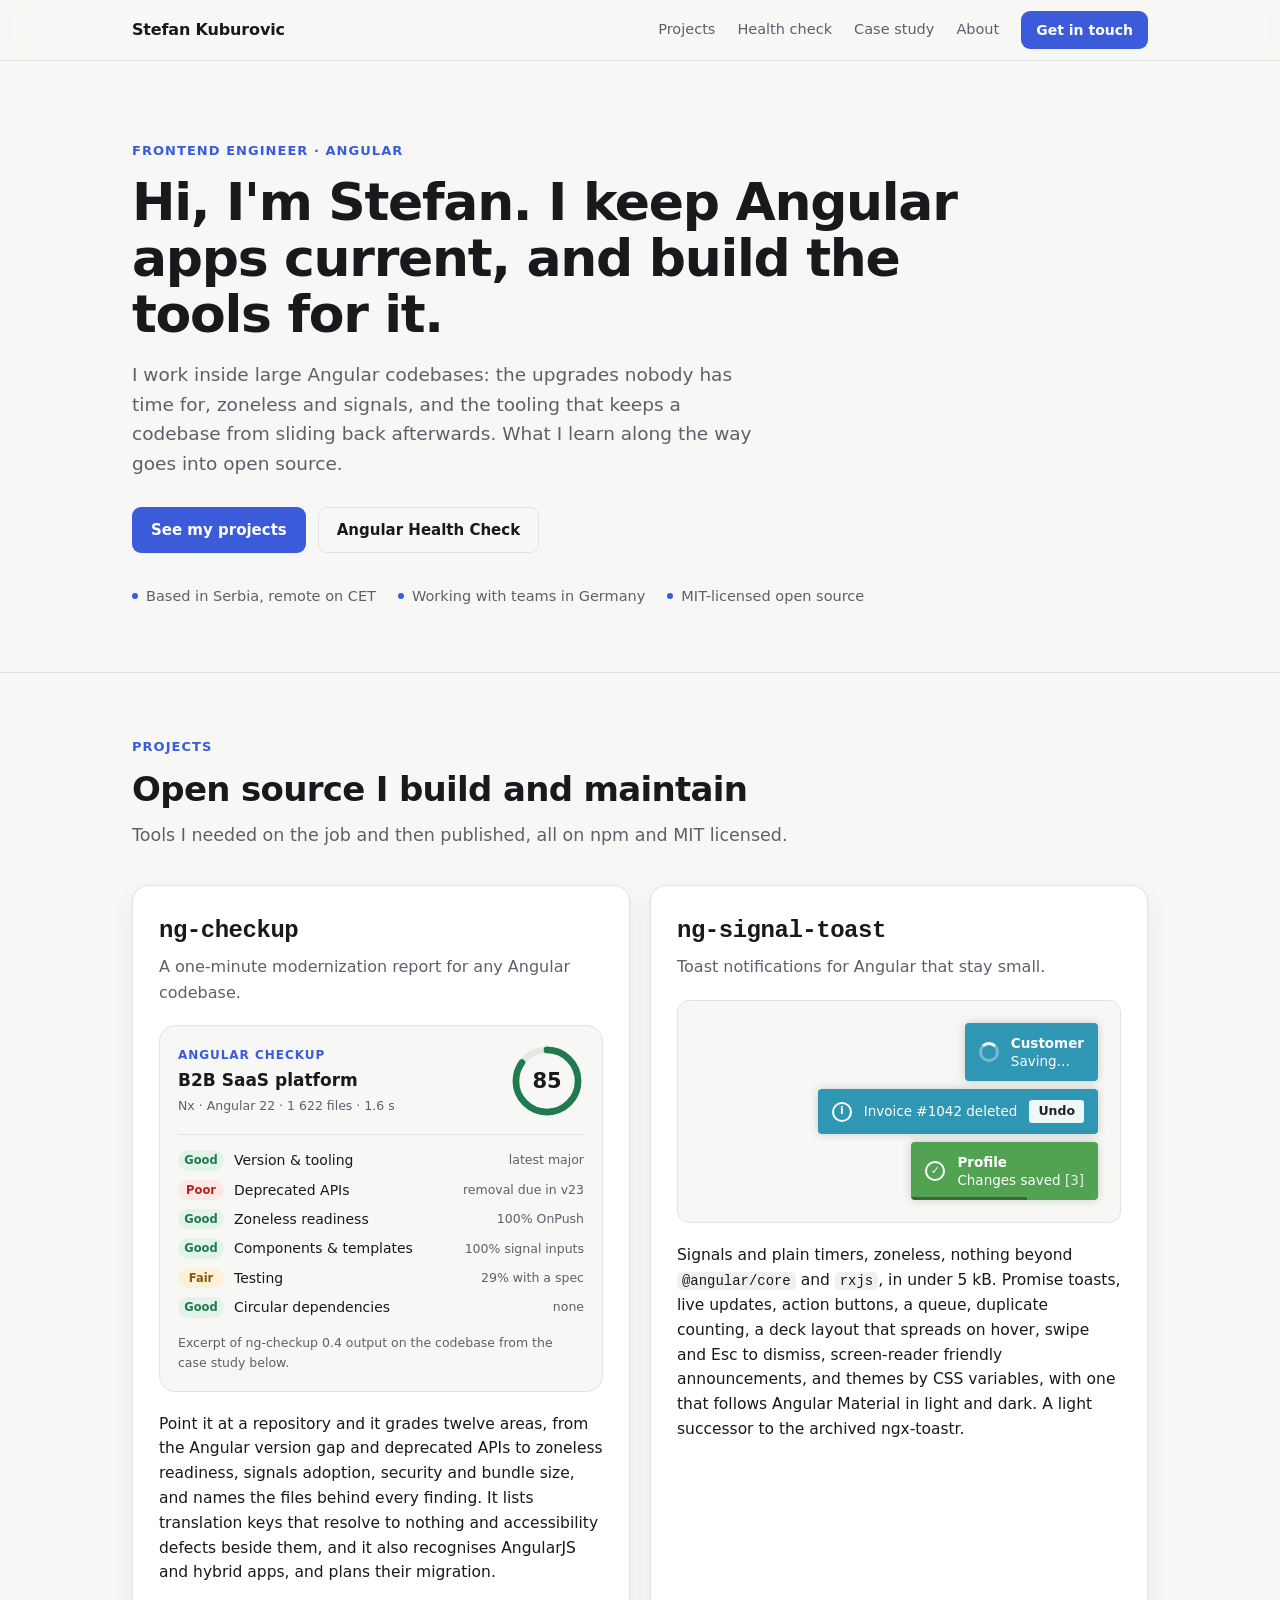
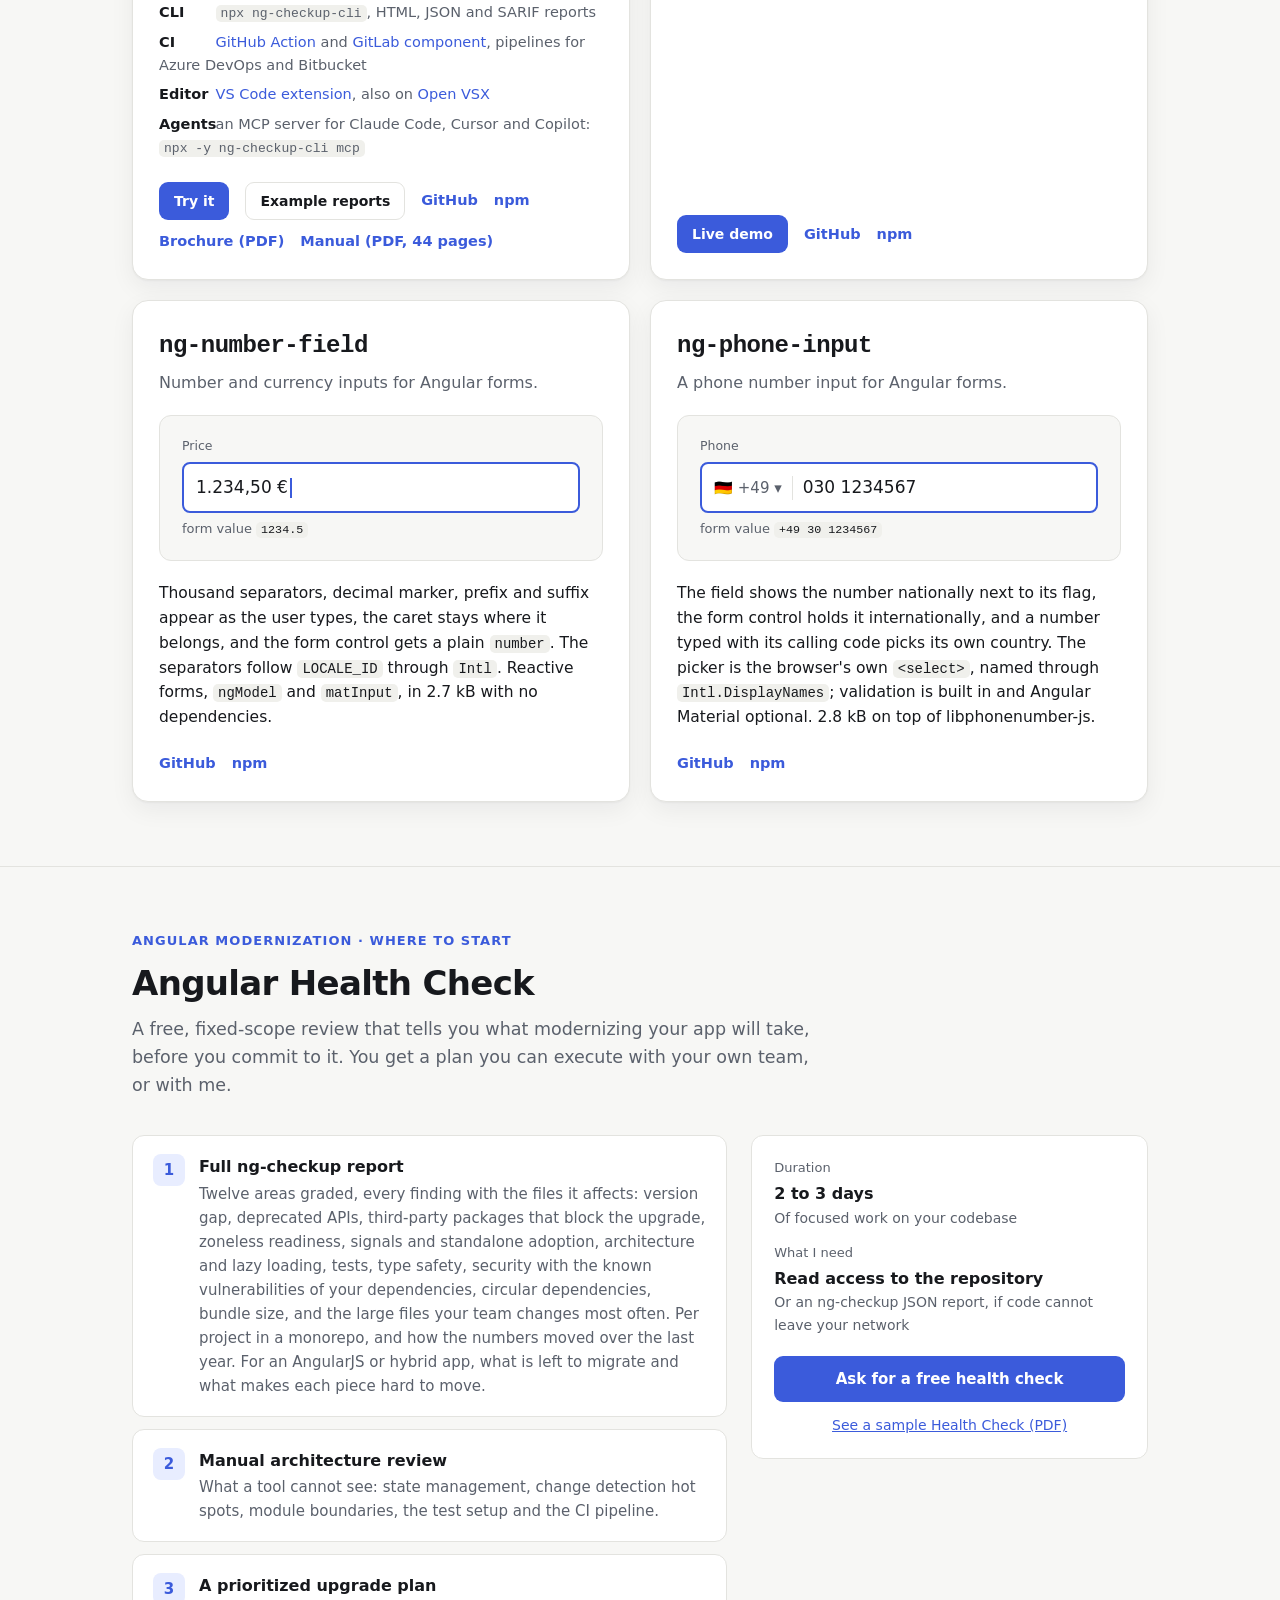
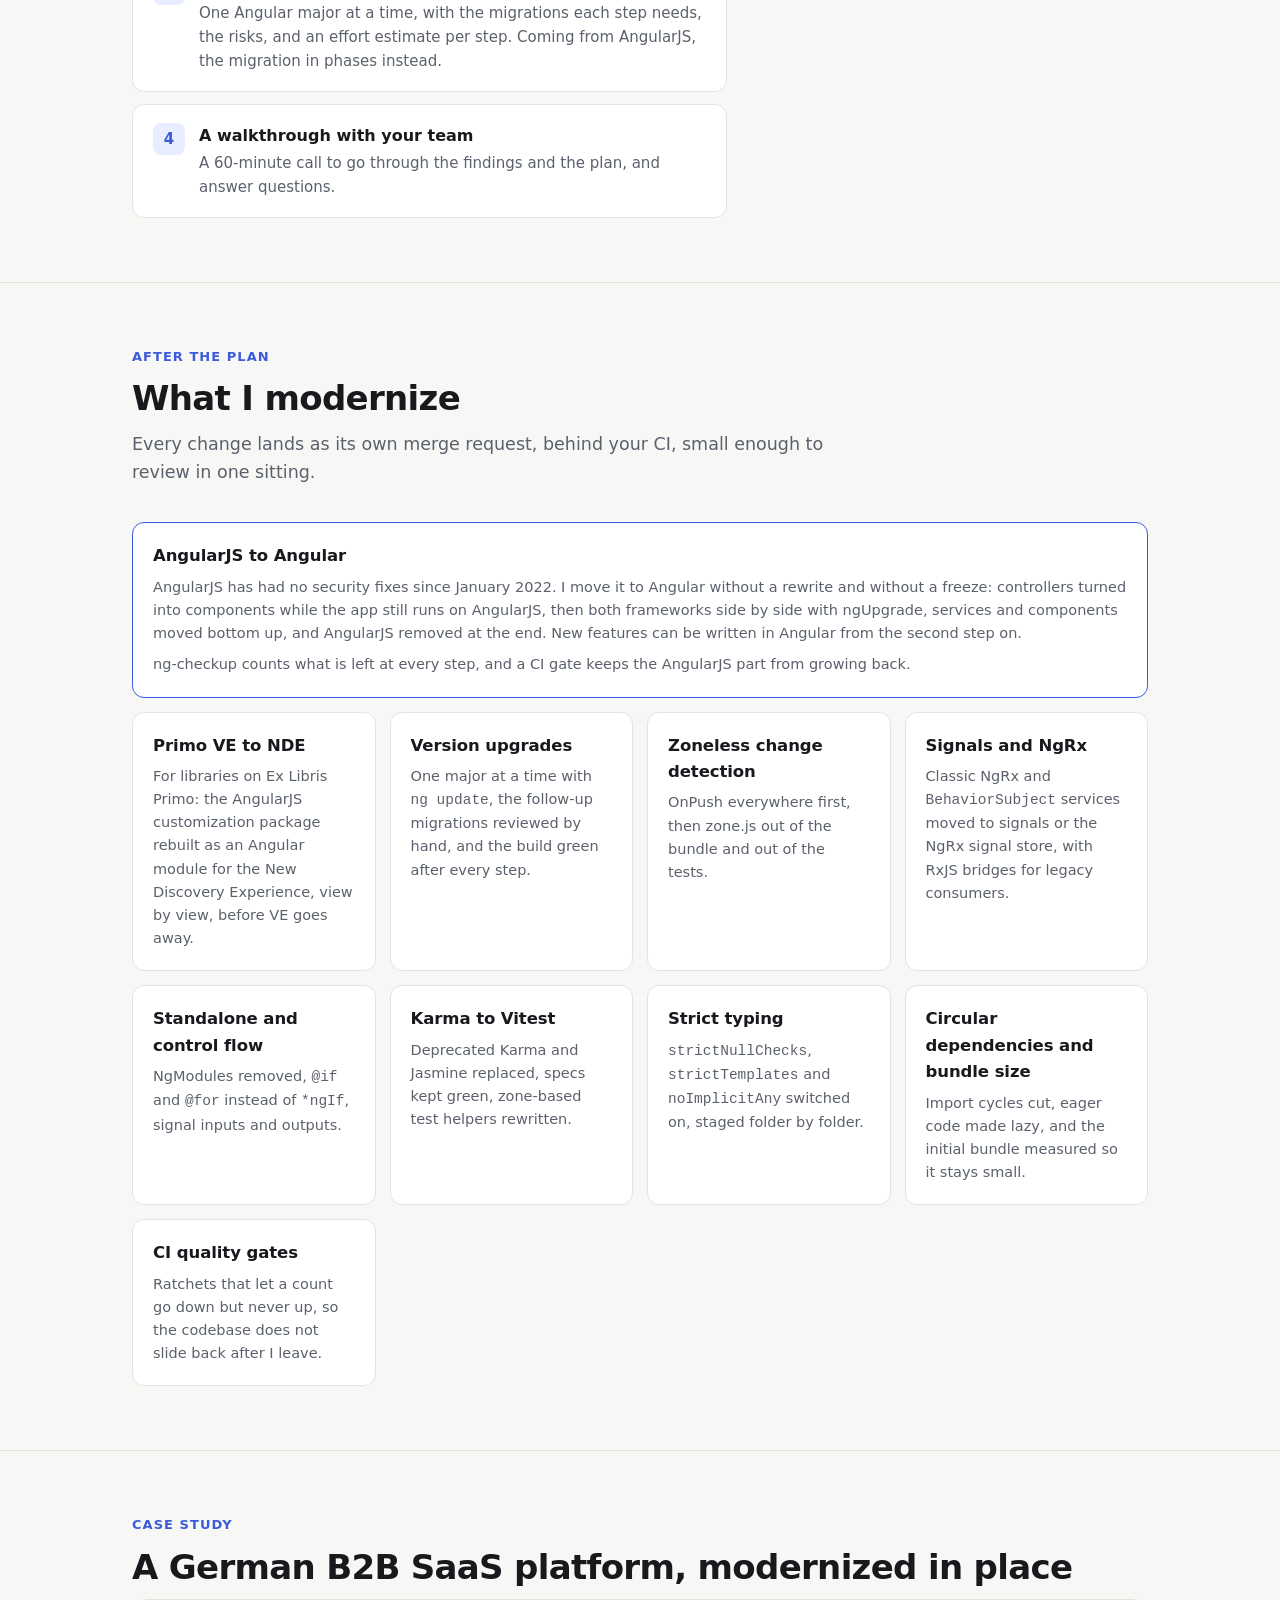
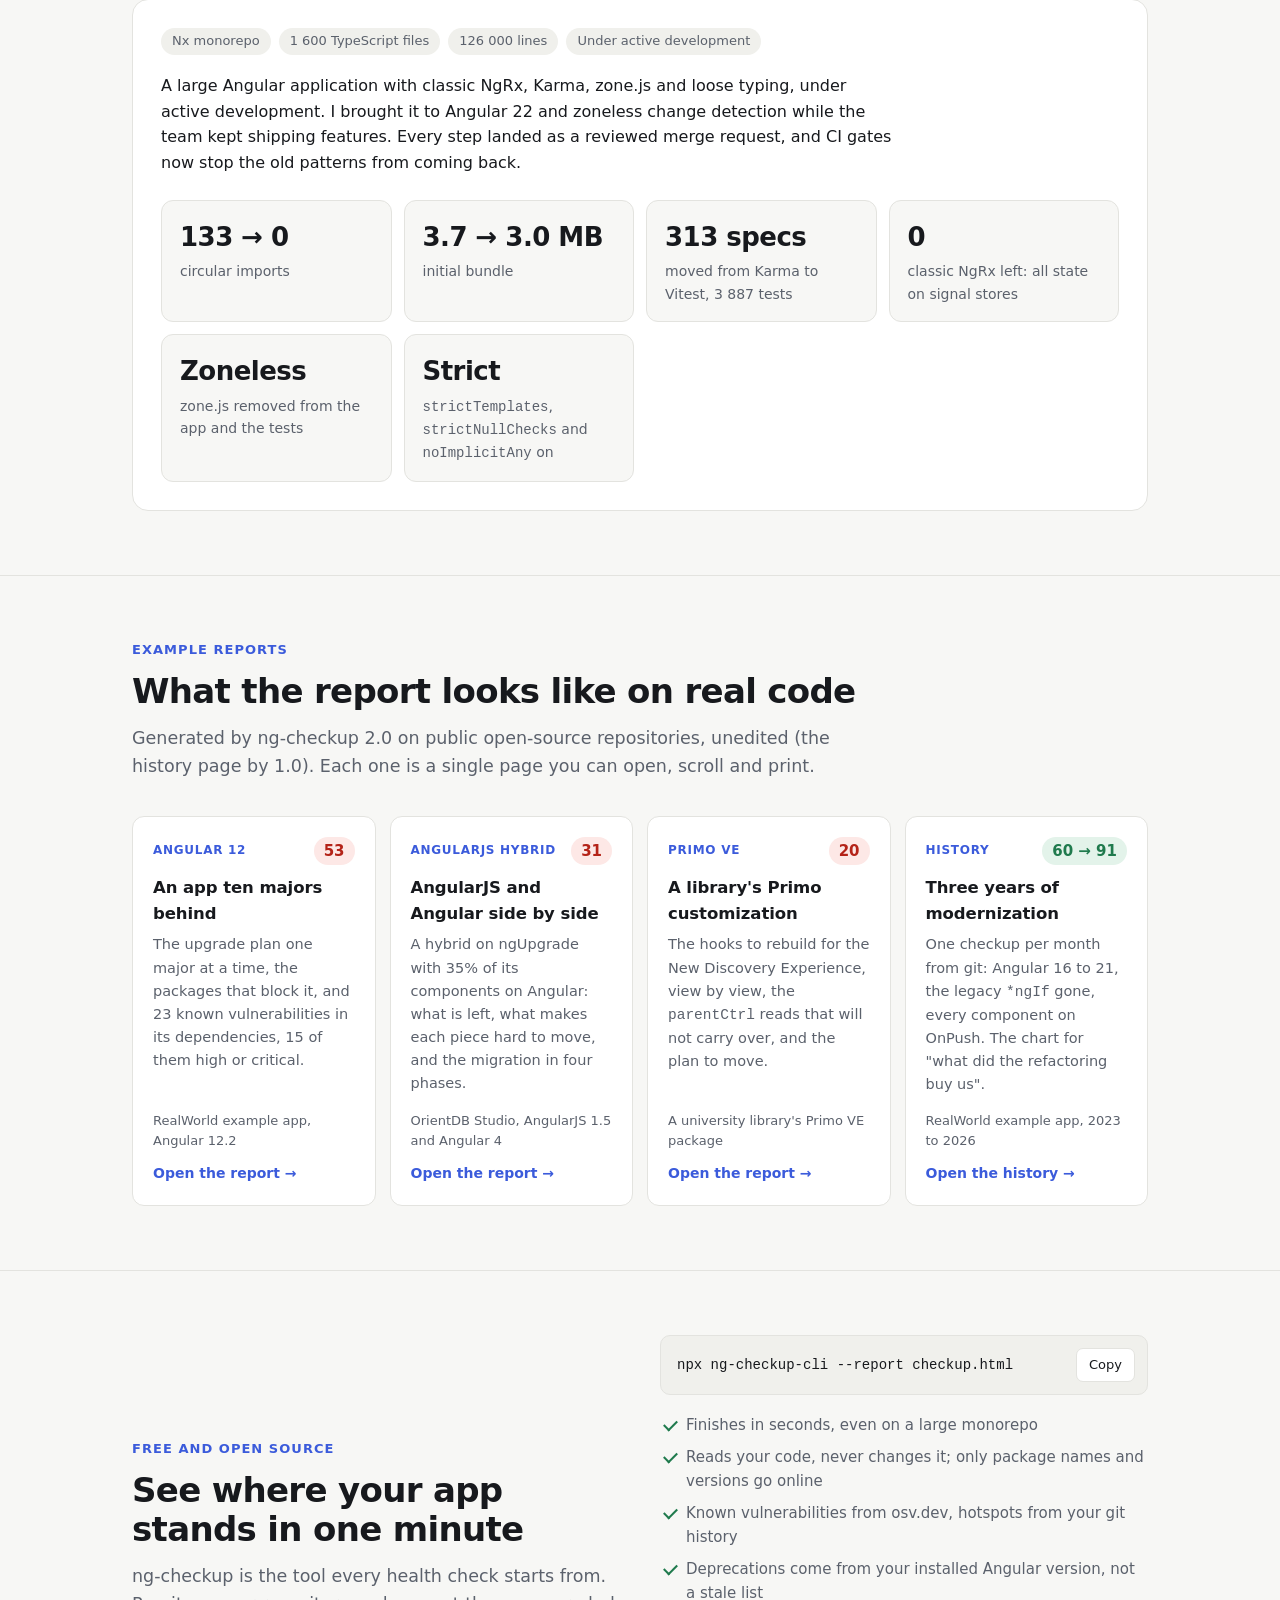
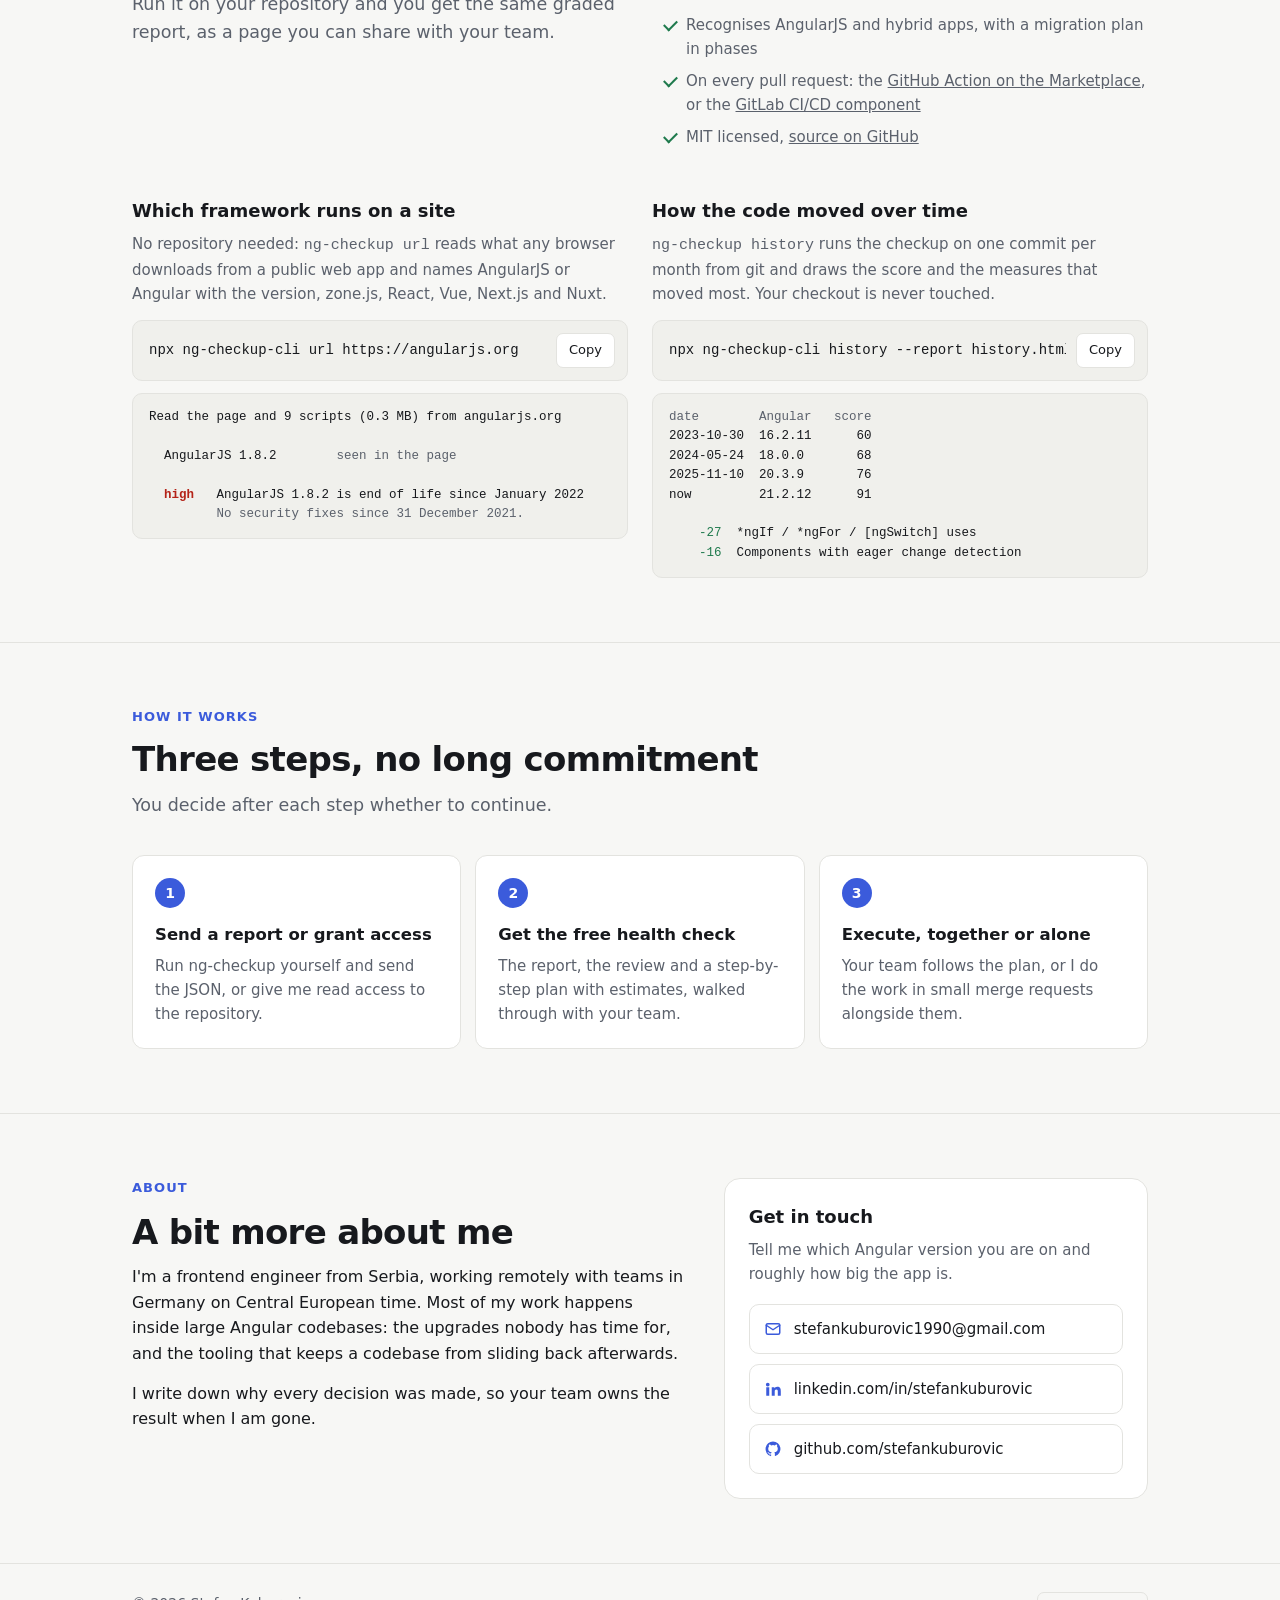
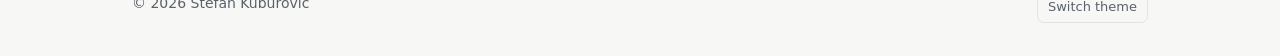
==== commit 4010e14c: "Examples regenerated with ng-checkup 2.0, brochure and manual The RealWorld, OrientDB hybrid and Pri" ====
--- a/index.html
+++ b/index.html
@@ -321,6 +321,8 @@
             <a class="button small secondary" href="#examples">Example reports</a>
             <a class="text-link" href="https://github.com/stefankuburovic/ng-checkup">GitHub</a>
             <a class="text-link" href="https://www.npmjs.com/package/ng-checkup-cli">npm</a>
+            <a class="text-link" href="ng-checkup/brochure.pdf">Brochure (PDF)</a>
+            <a class="text-link" href="ng-checkup/manual.pdf">Manual (PDF, 44 pages)</a>
           </div>
         </article>
 
@@ -453,7 +455,7 @@
     <div class="wrap">
       <p class="eyebrow">Example reports</p>
       <h2>What the report looks like on real code</h2>
-      <p class="section-lead">Generated by ng-checkup 1.0.1 on public open-source repositories, unedited. Each one is a single page you can open, scroll and print.</p>
+      <p class="section-lead">Generated by ng-checkup 2.0 on public open-source repositories, unedited (the history page by 1.0). Each one is a single page you can open, scroll and print.</p>
       <div class="examples">
         <a class="example" href="ng-checkup/example.html">
           <div class="example-head"><span class="example-kind">Angular 12</span><span class="score poor">53</span></div>
@@ -463,7 +465,7 @@
           <span class="open">Open the report →</span>
         </a>
         <a class="example" href="ng-checkup/hybrid.html">
-          <div class="example-head"><span class="example-kind">AngularJS hybrid</span><span class="score poor">38</span></div>
+          <div class="example-head"><span class="example-kind">AngularJS hybrid</span><span class="score poor">31</span></div>
           <h3>AngularJS and Angular side by side</h3>
           <p>A hybrid on ngUpgrade with 35% of its components on Angular: what is left, what makes each piece hard to move, and the migration in four phases.</p>
           <p class="source">OrientDB Studio, AngularJS 1.5 and Angular 4</p>
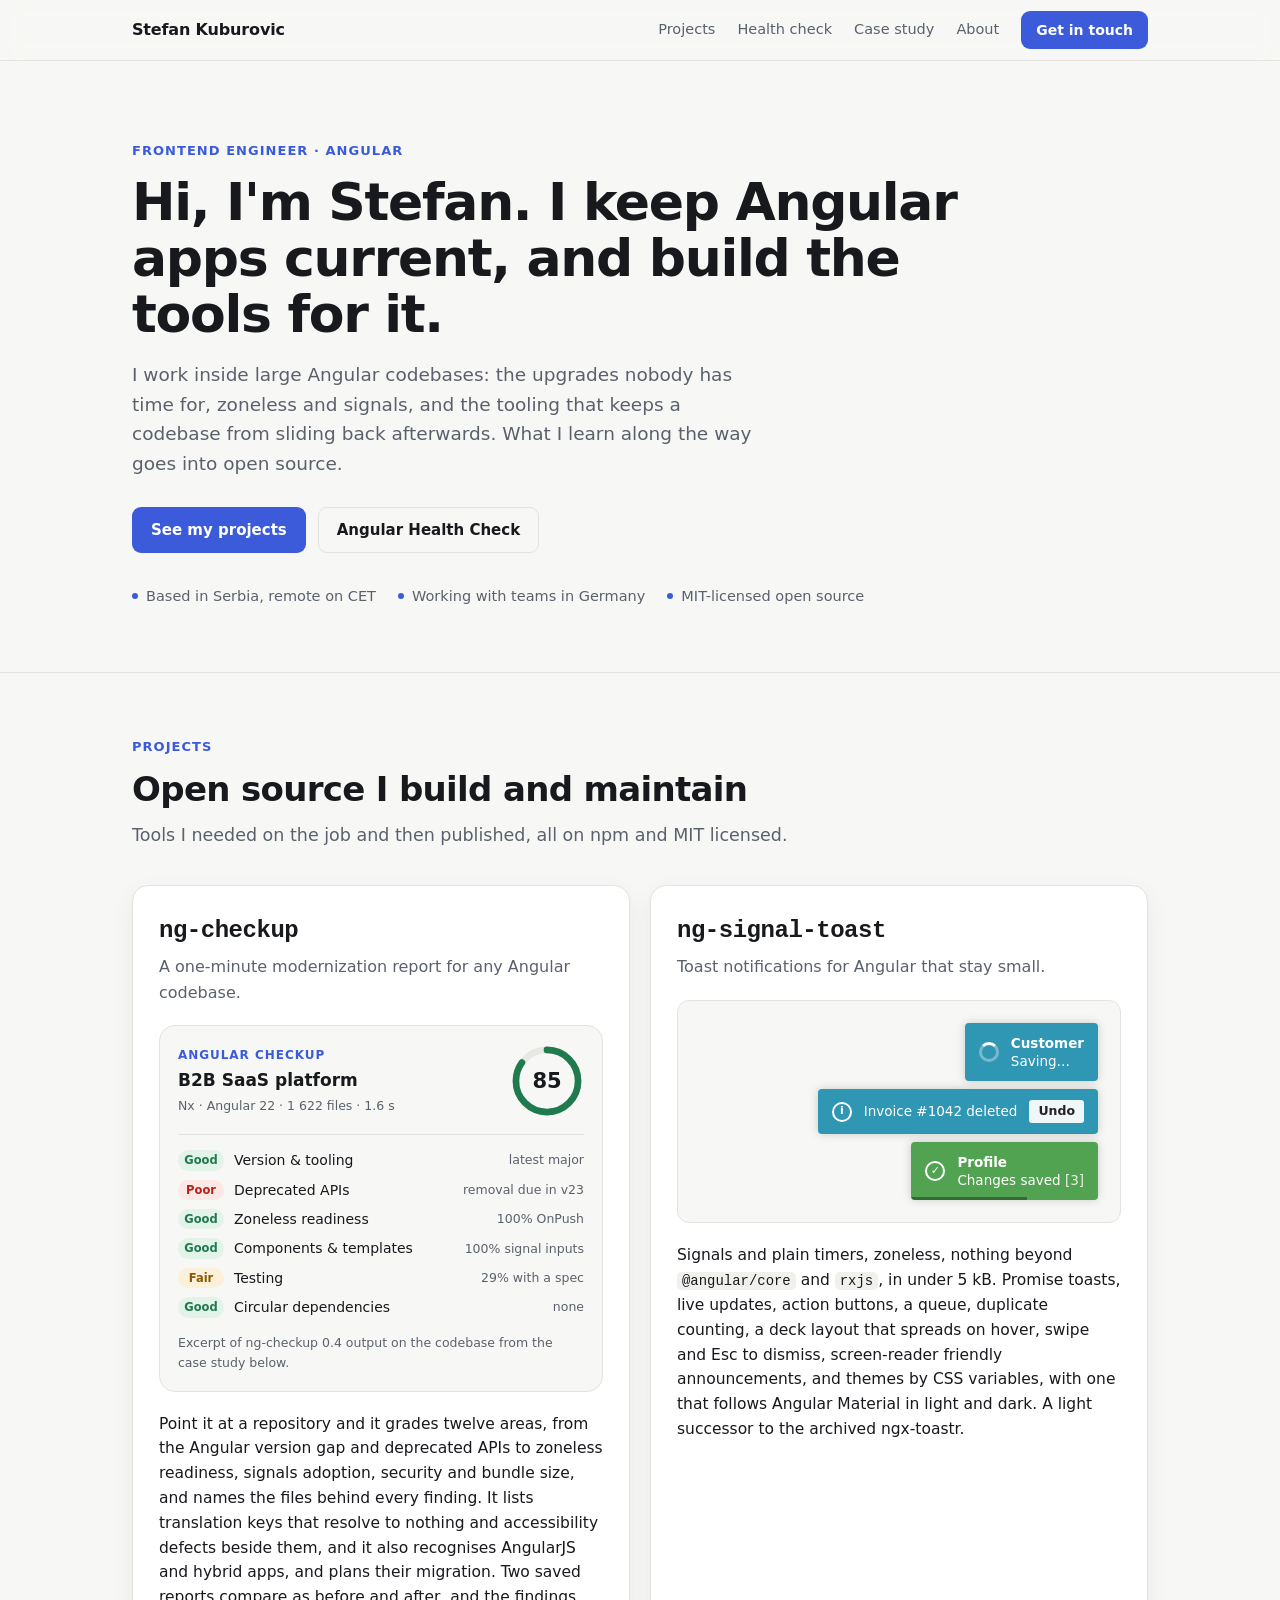
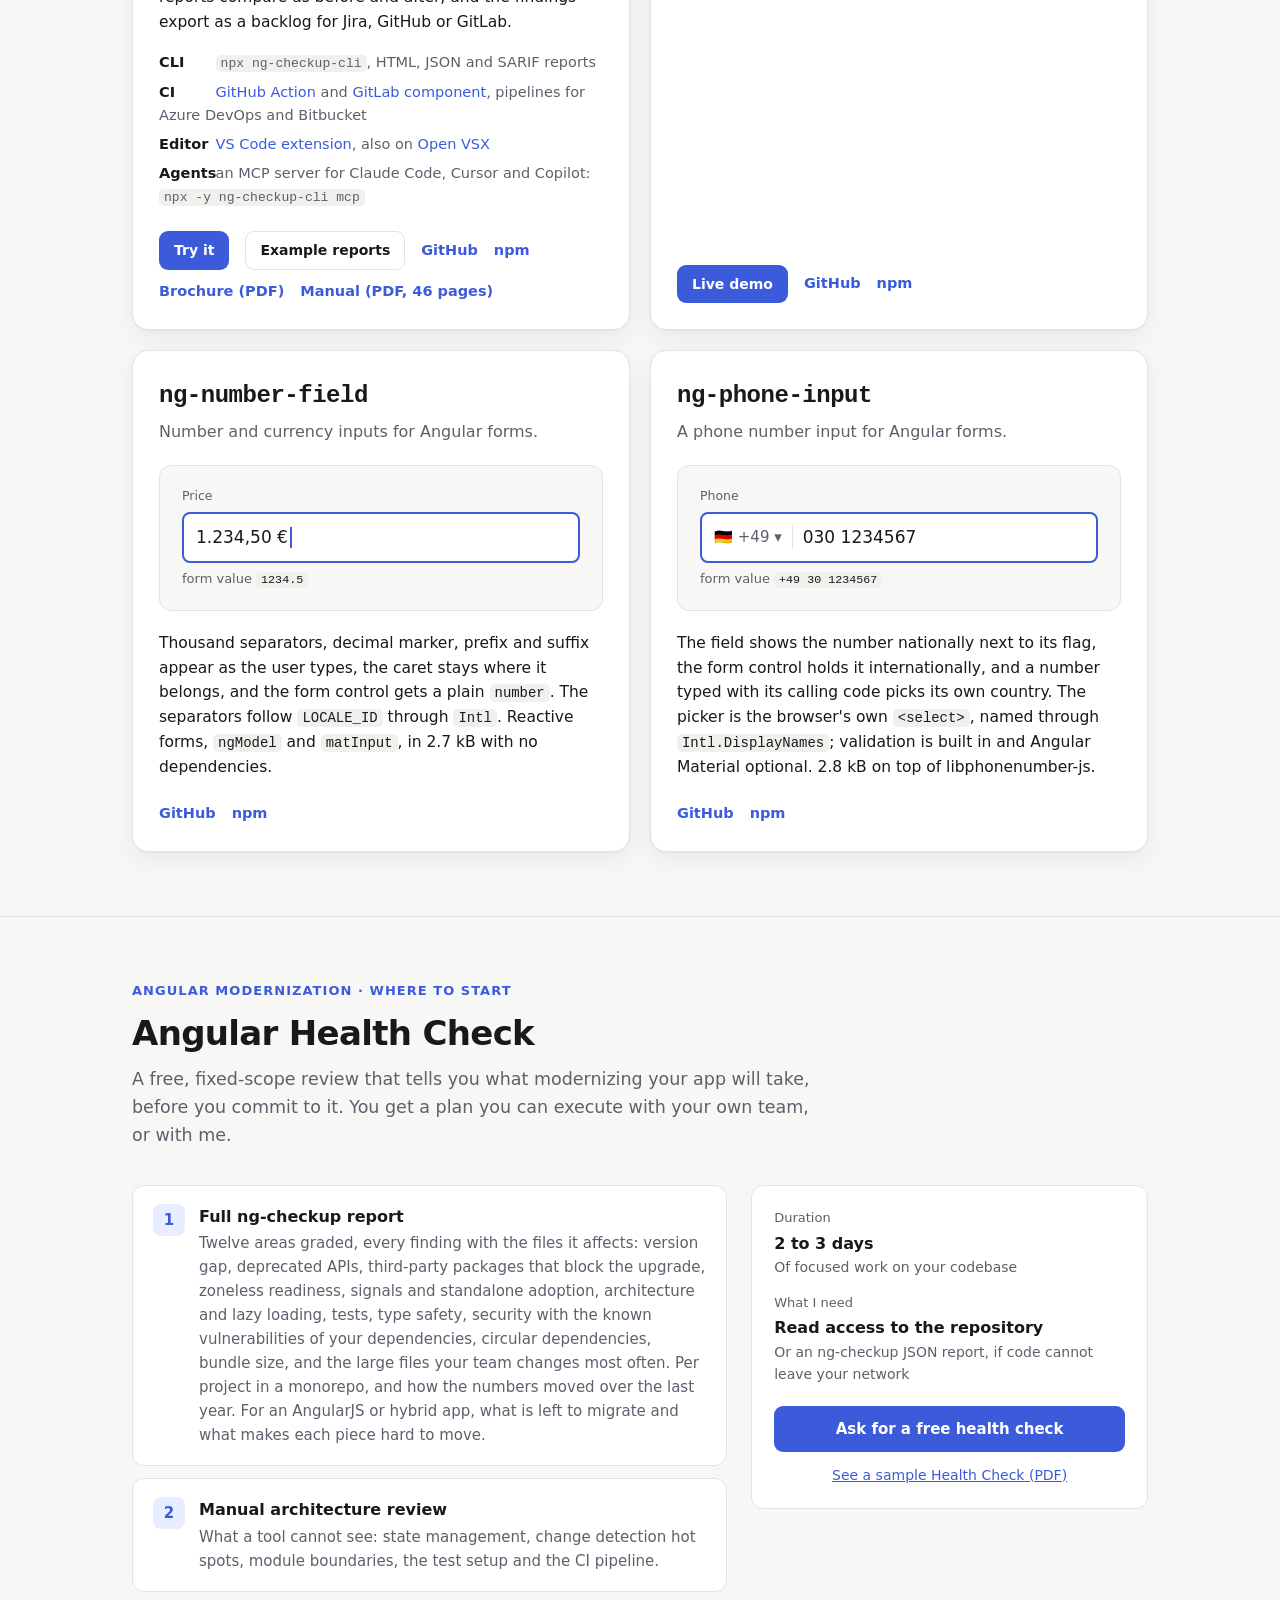
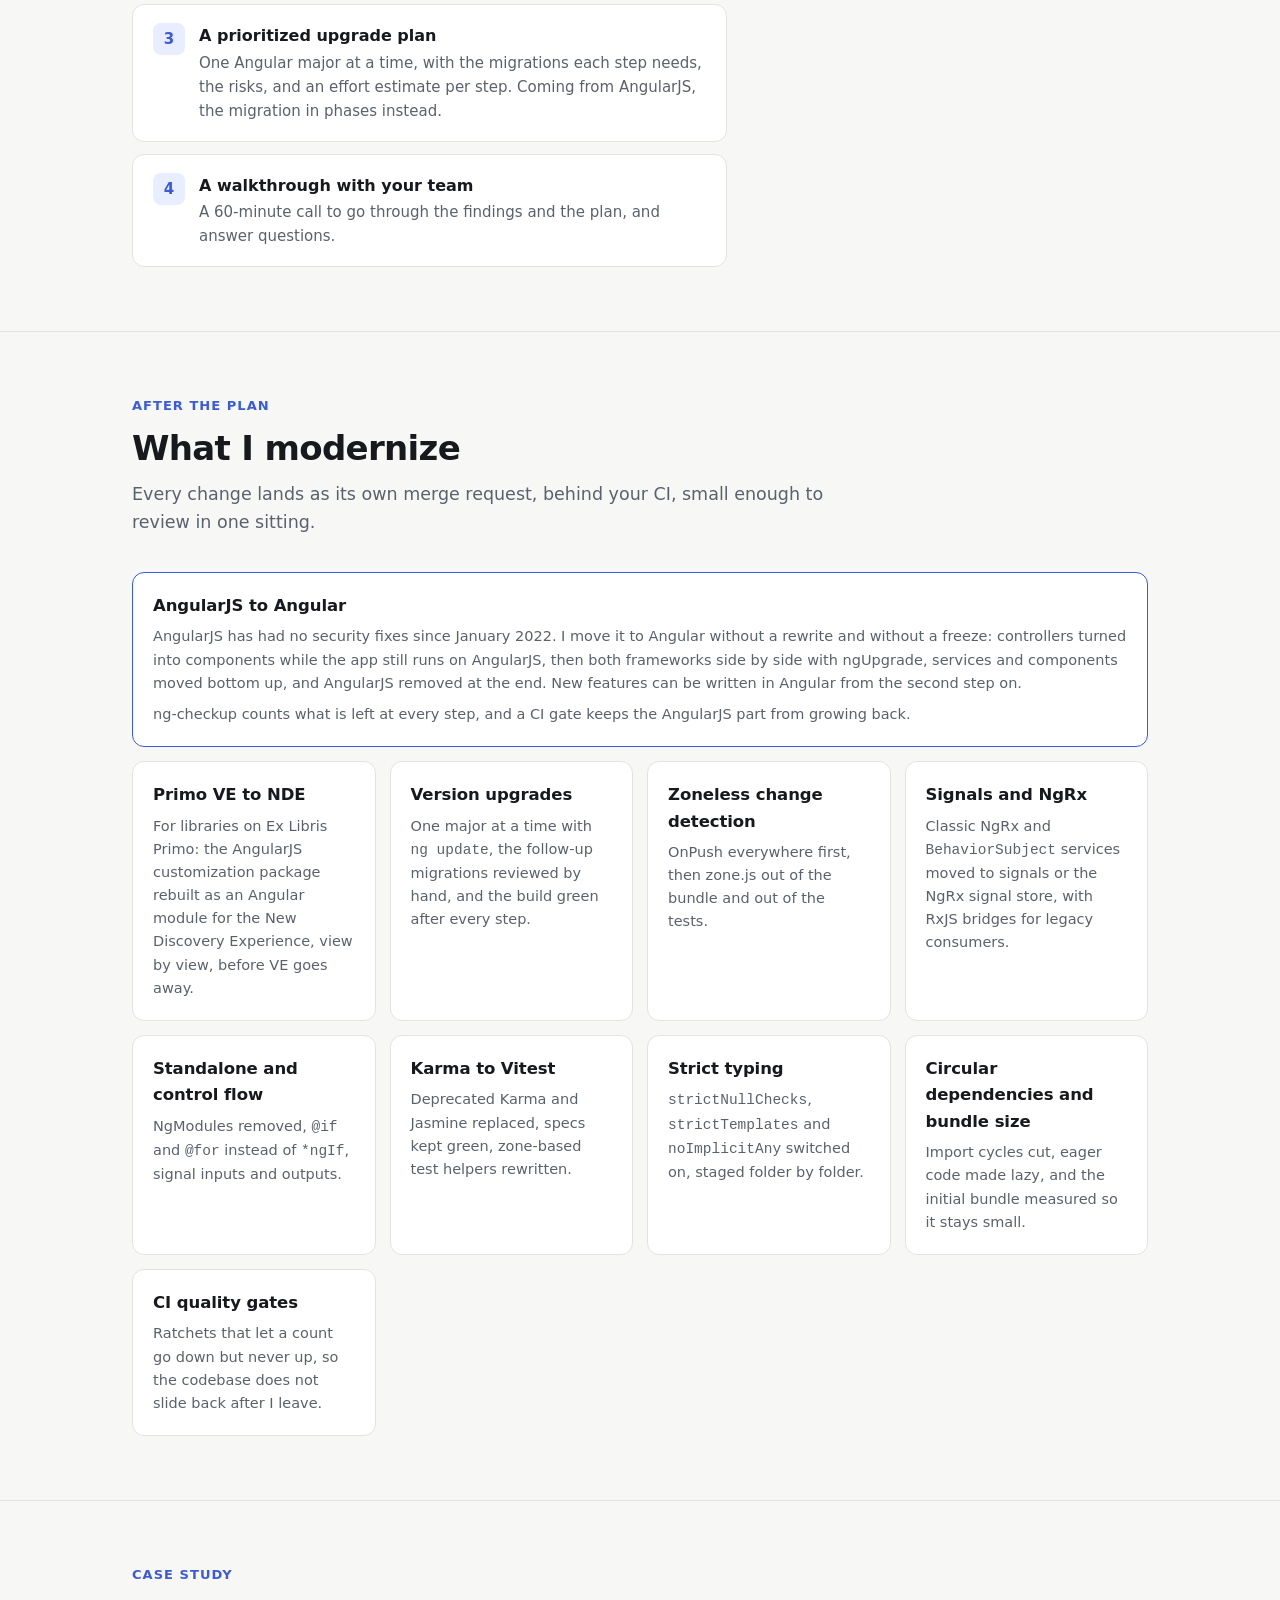
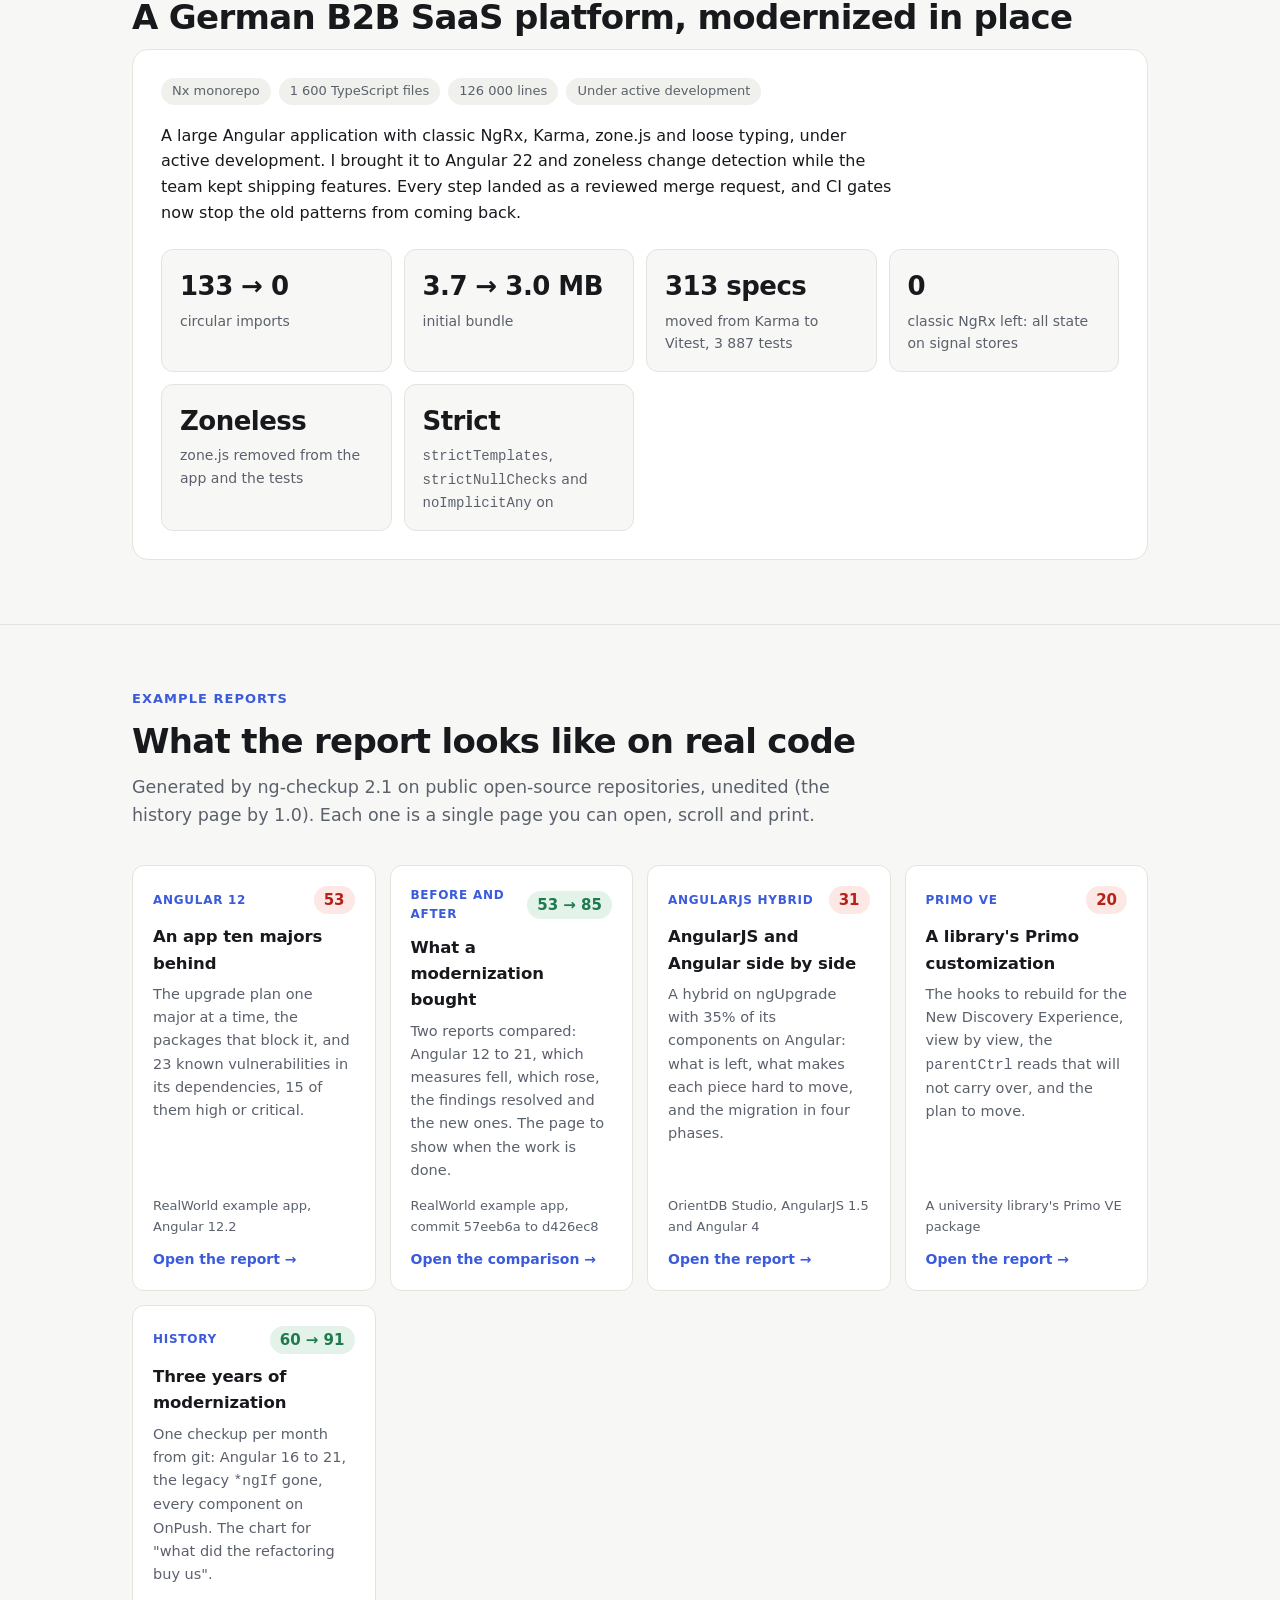
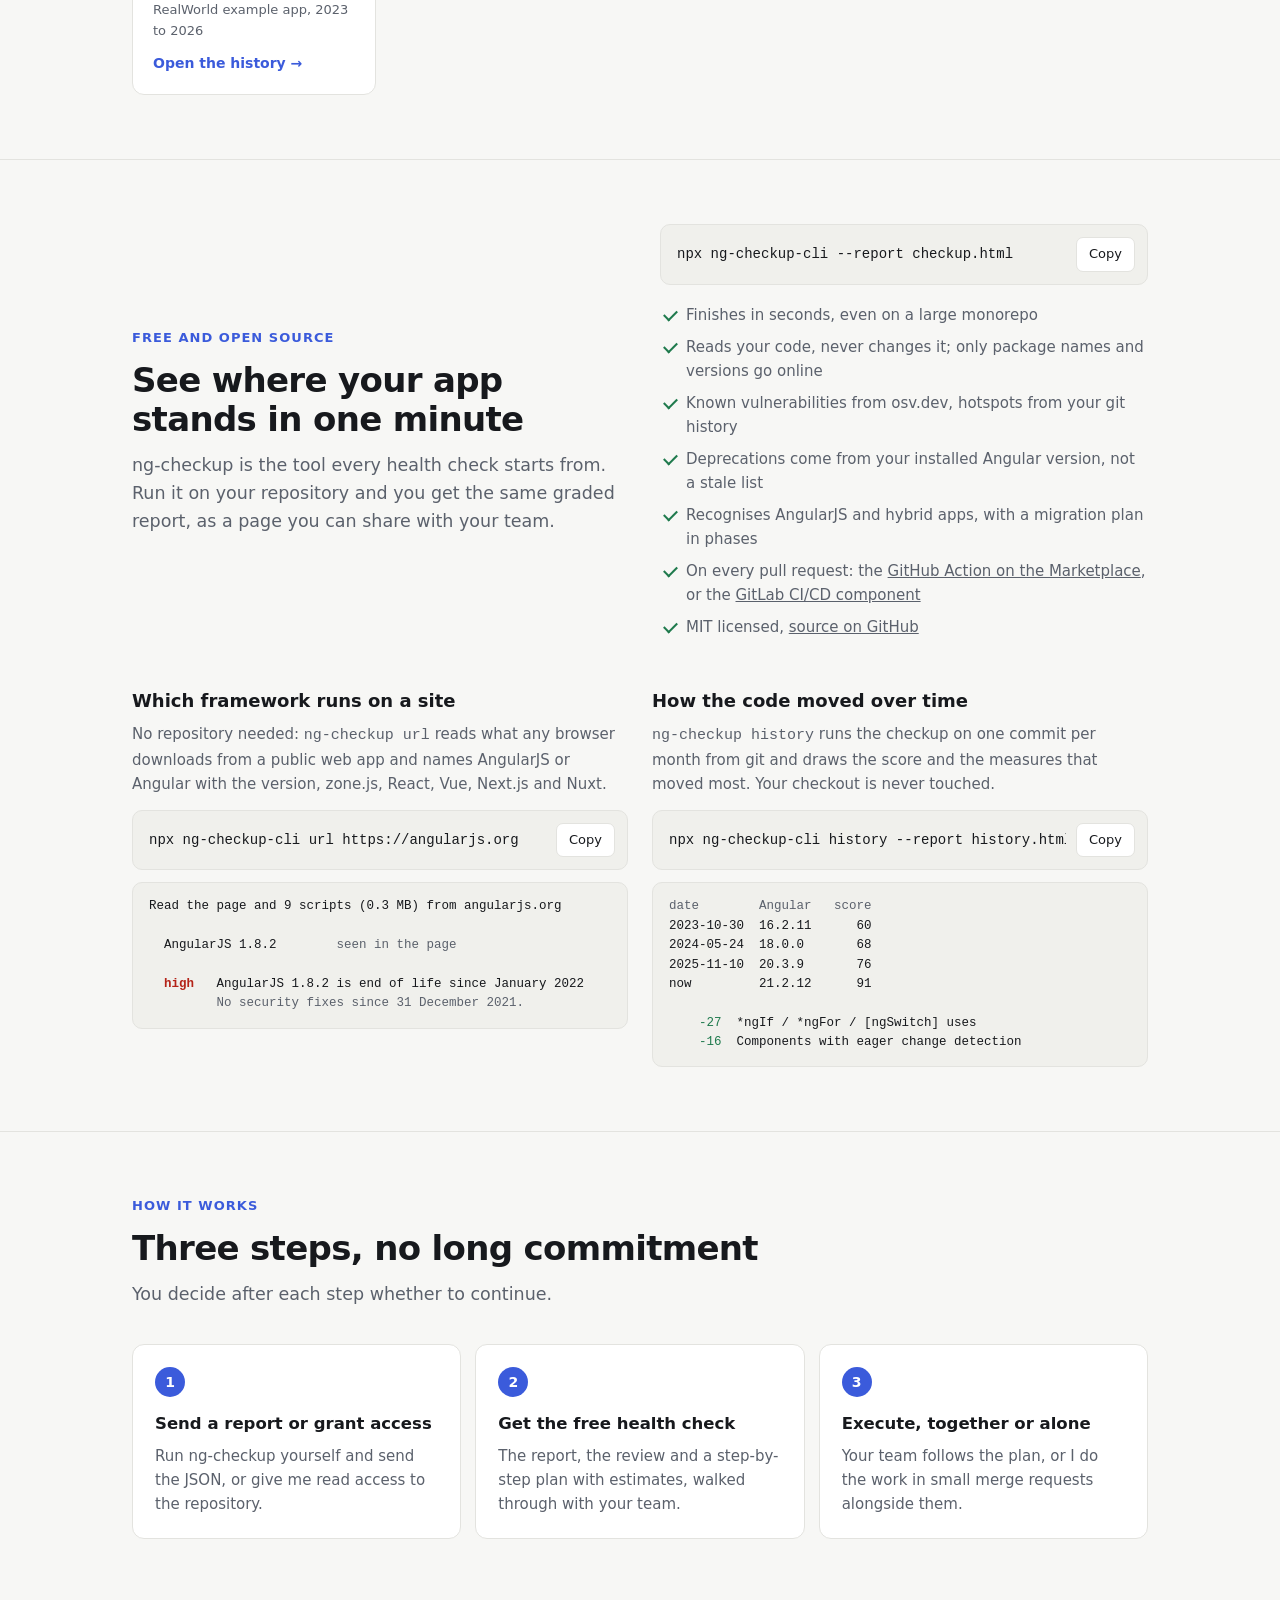
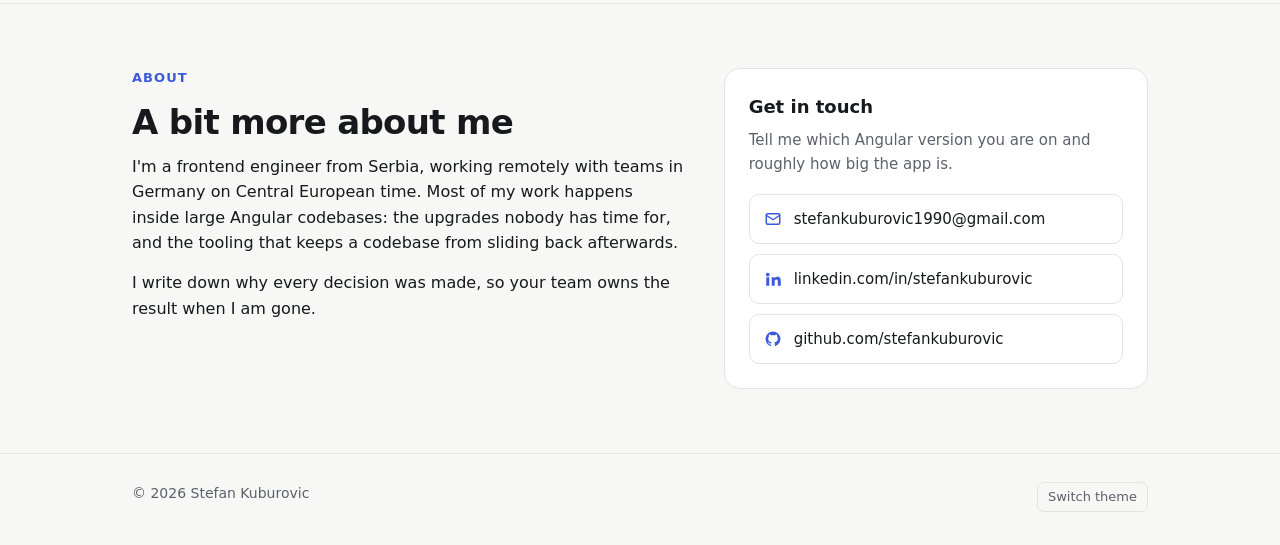
==== commit e3a63072: "Examples regenerated with ng-checkup 2.1, a before and after page The RealWorld, OrientDB hybrid and" ====
--- a/index.html
+++ b/index.html
@@ -309,7 +309,7 @@
         </ul>
             <figcaption class="preview-caption">Excerpt of ng-checkup 0.4 output on the codebase from the case study below.</figcaption>
           </figure>
-          <p>Point it at a repository and it grades twelve areas, from the Angular version gap and deprecated APIs to zoneless readiness, signals adoption, security and bundle size, and names the files behind every finding. It lists translation keys that resolve to nothing and accessibility defects beside them, and it also recognises AngularJS and hybrid apps, and plans their migration.</p>
+          <p>Point it at a repository and it grades twelve areas, from the Angular version gap and deprecated APIs to zoneless readiness, signals adoption, security and bundle size, and names the files behind every finding. It lists translation keys that resolve to nothing and accessibility defects beside them, and it also recognises AngularJS and hybrid apps, and plans their migration. Two saved reports compare as before and after, and the findings export as a backlog for Jira, GitHub or GitLab.</p>
           <ul class="project-where">
             <li><strong>CLI</strong> <code>npx ng-checkup-cli</code>, HTML, JSON and SARIF reports</li>
             <li><strong>CI</strong> <a href="https://github.com/marketplace/actions/ng-checkup">GitHub Action</a> and <a href="https://gitlab.com/explore/catalog/stefankuburovic/ng-checkup">GitLab component</a>, pipelines for Azure DevOps and Bitbucket</li>
@@ -322,7 +322,7 @@
             <a class="text-link" href="https://github.com/stefankuburovic/ng-checkup">GitHub</a>
             <a class="text-link" href="https://www.npmjs.com/package/ng-checkup-cli">npm</a>
             <a class="text-link" href="ng-checkup/brochure.pdf">Brochure (PDF)</a>
-            <a class="text-link" href="ng-checkup/manual.pdf">Manual (PDF, 44 pages)</a>
+            <a class="text-link" href="ng-checkup/manual.pdf">Manual (PDF, 46 pages)</a>
           </div>
         </article>
 
@@ -455,7 +455,7 @@
     <div class="wrap">
       <p class="eyebrow">Example reports</p>
       <h2>What the report looks like on real code</h2>
-      <p class="section-lead">Generated by ng-checkup 2.0 on public open-source repositories, unedited (the history page by 1.0). Each one is a single page you can open, scroll and print.</p>
+      <p class="section-lead">Generated by ng-checkup 2.1 on public open-source repositories, unedited (the history page by 1.0). Each one is a single page you can open, scroll and print.</p>
       <div class="examples">
         <a class="example" href="ng-checkup/example.html">
           <div class="example-head"><span class="example-kind">Angular 12</span><span class="score poor">53</span></div>
@@ -463,6 +463,13 @@
           <p>The upgrade plan one major at a time, the packages that block it, and 23 known vulnerabilities in its dependencies, 15 of them high or critical.</p>
           <p class="source">RealWorld example app, Angular 12.2</p>
           <span class="open">Open the report →</span>
+        </a>
+        <a class="example" href="ng-checkup/diff.html">
+          <div class="example-head"><span class="example-kind">Before and after</span><span class="score good">53 → 85</span></div>
+          <h3>What a modernization bought</h3>
+          <p>Two reports compared: Angular 12 to 21, which measures fell, which rose, the findings resolved and the new ones. The page to show when the work is done.</p>
+          <p class="source">RealWorld example app, commit 57eeb6a to d426ec8</p>
+          <span class="open">Open the comparison →</span>
         </a>
         <a class="example" href="ng-checkup/hybrid.html">
           <div class="example-head"><span class="example-kind">AngularJS hybrid</span><span class="score poor">31</span></div>
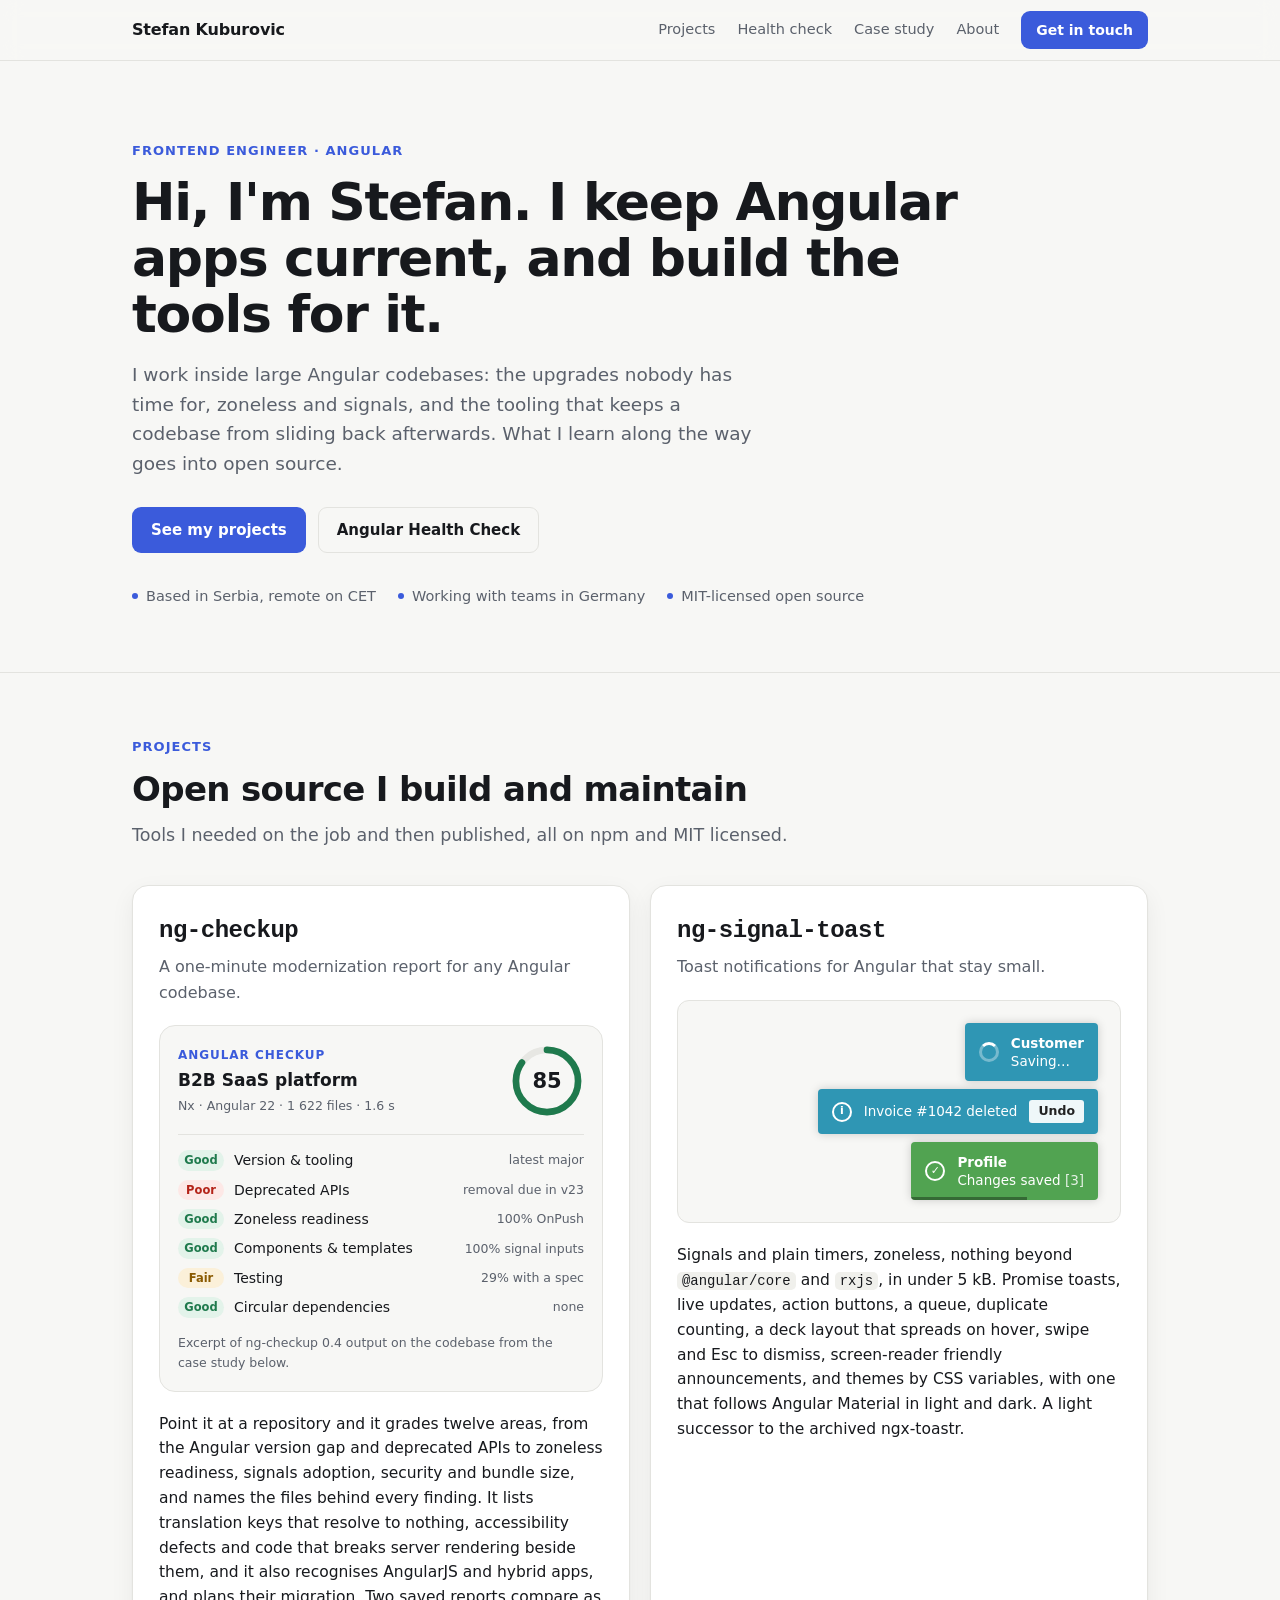
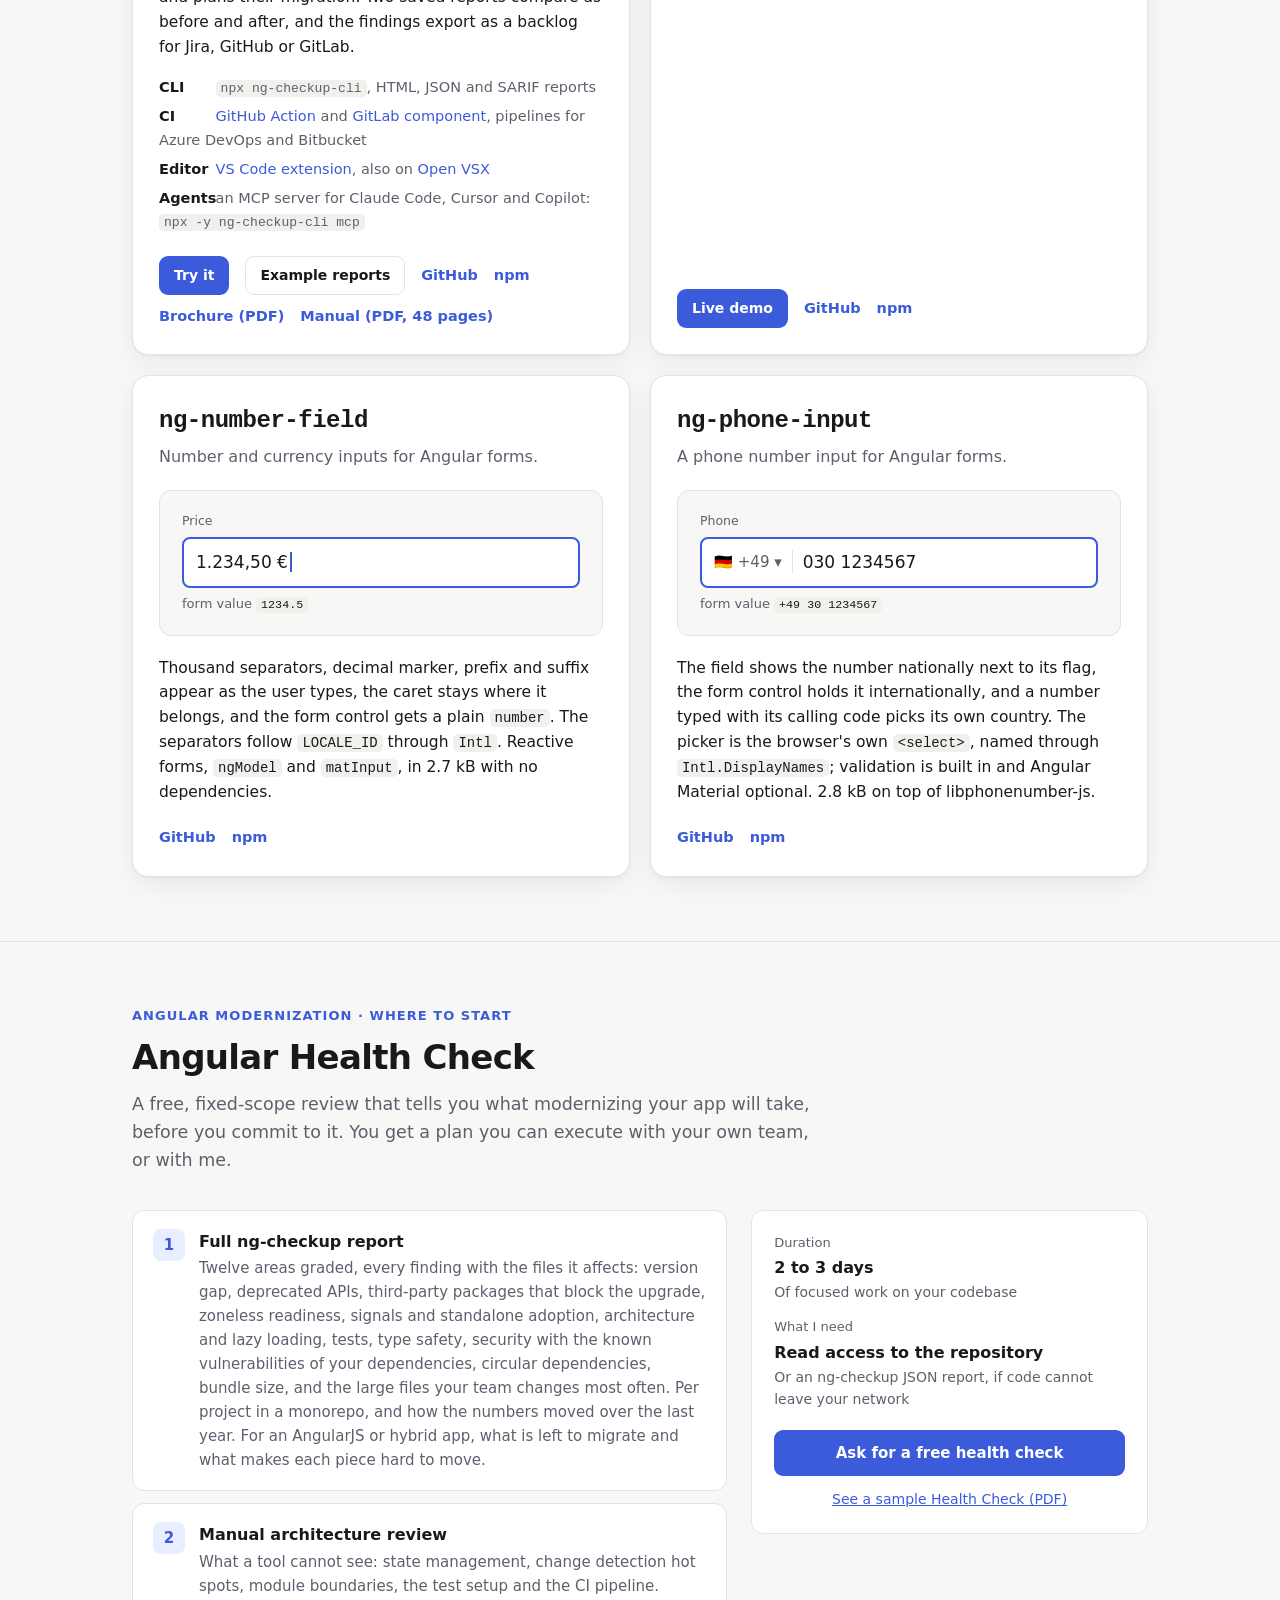
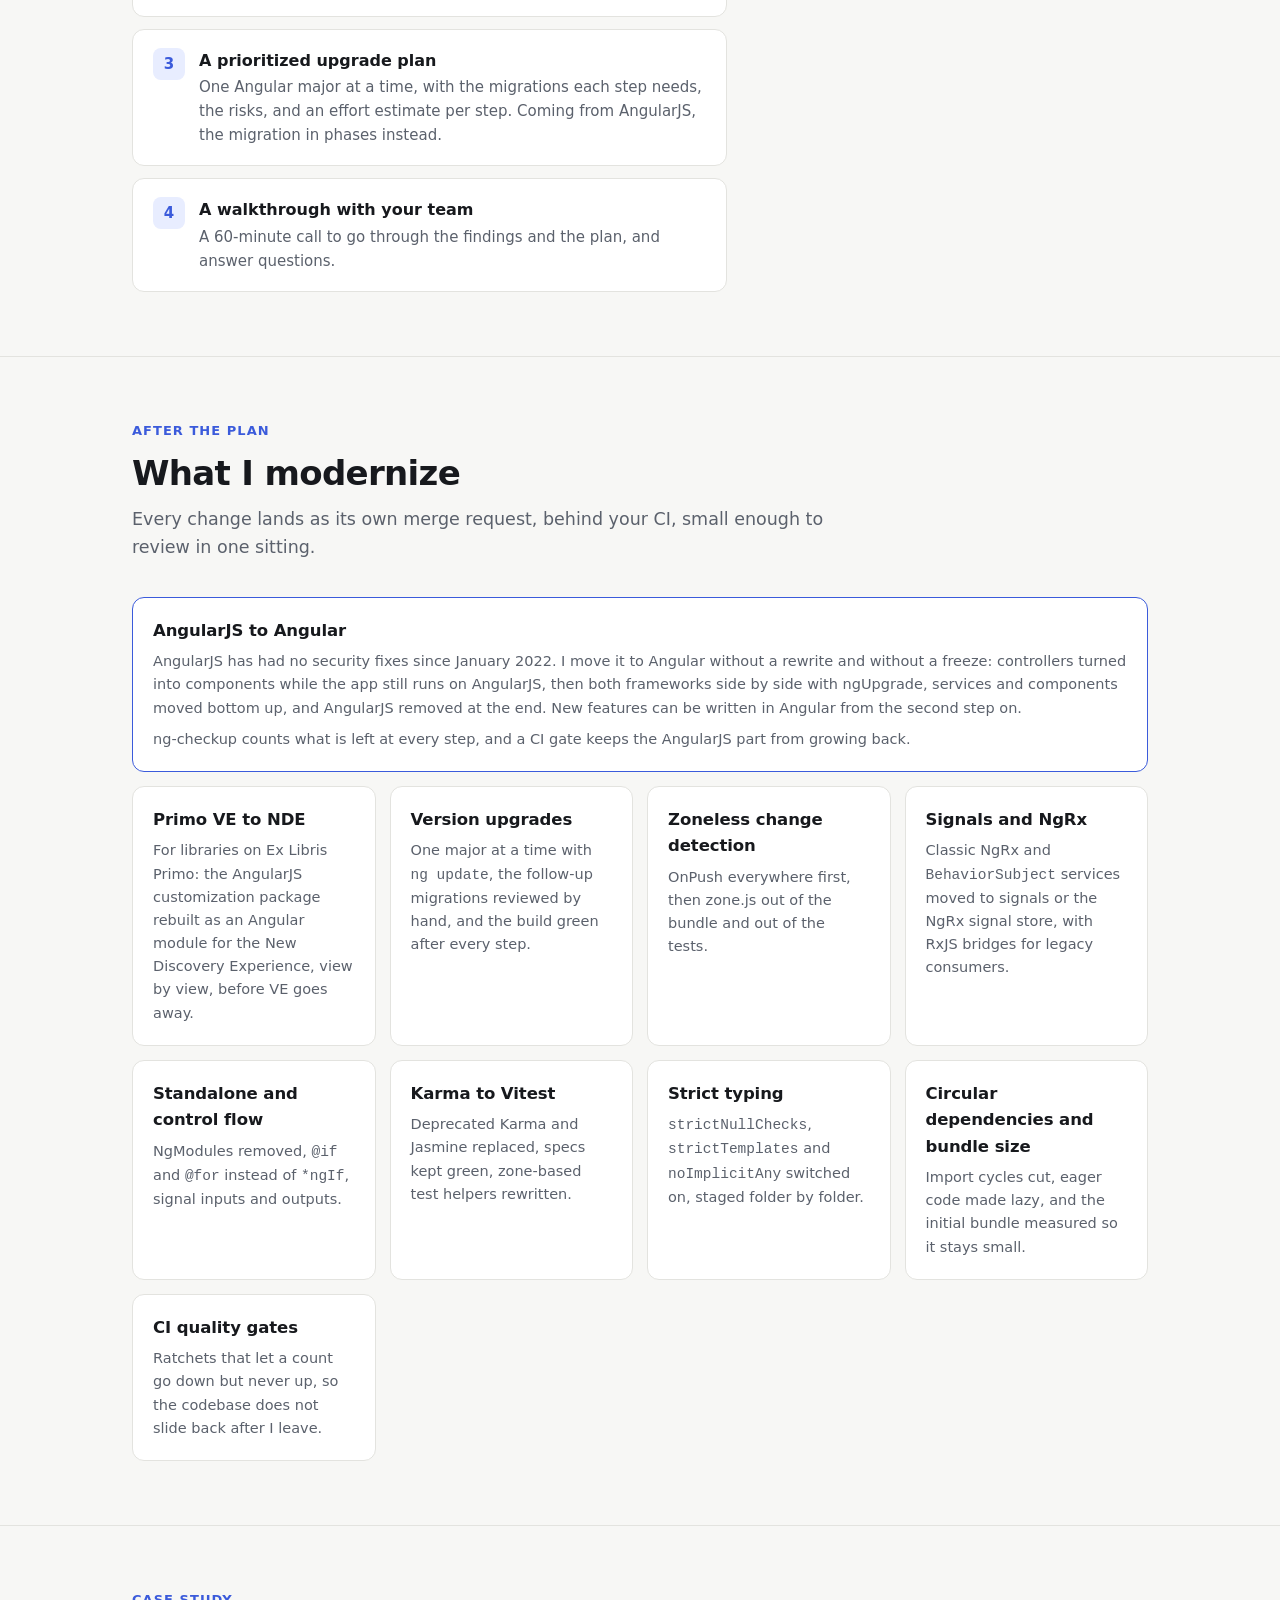
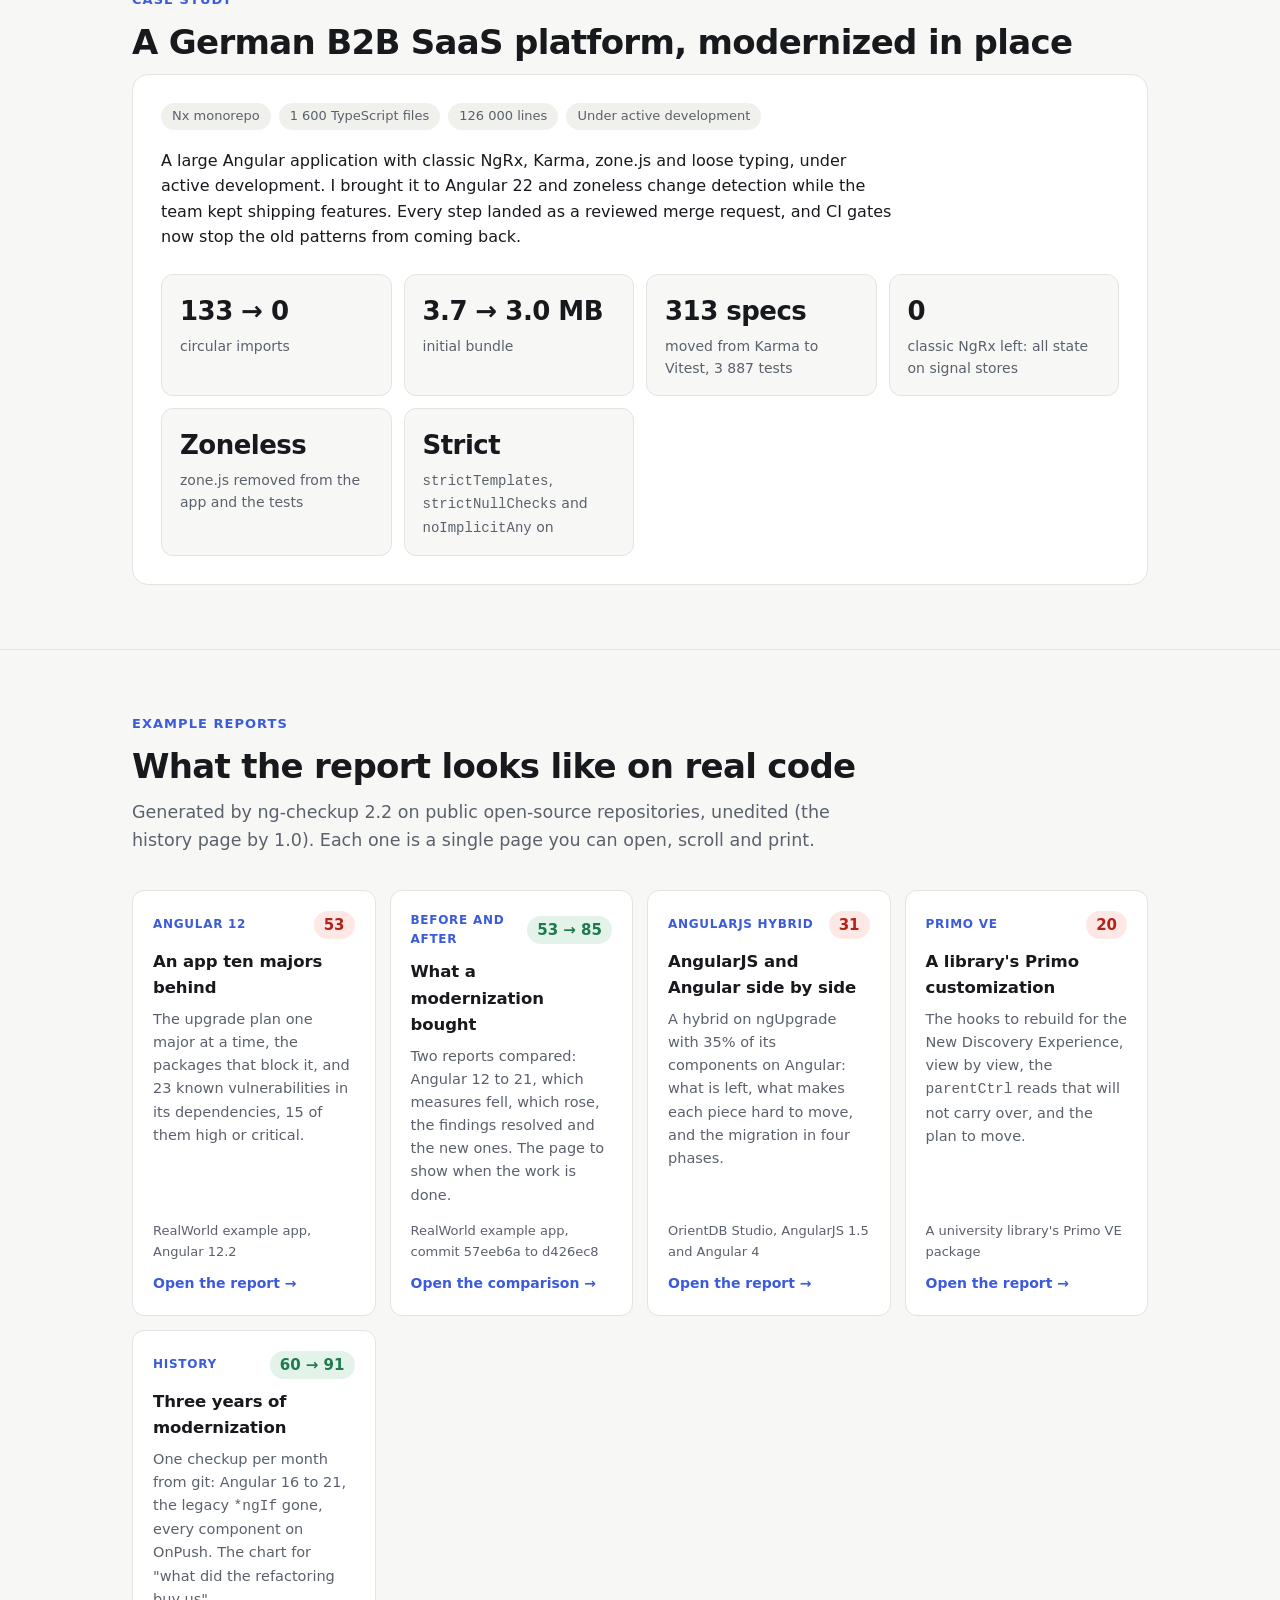
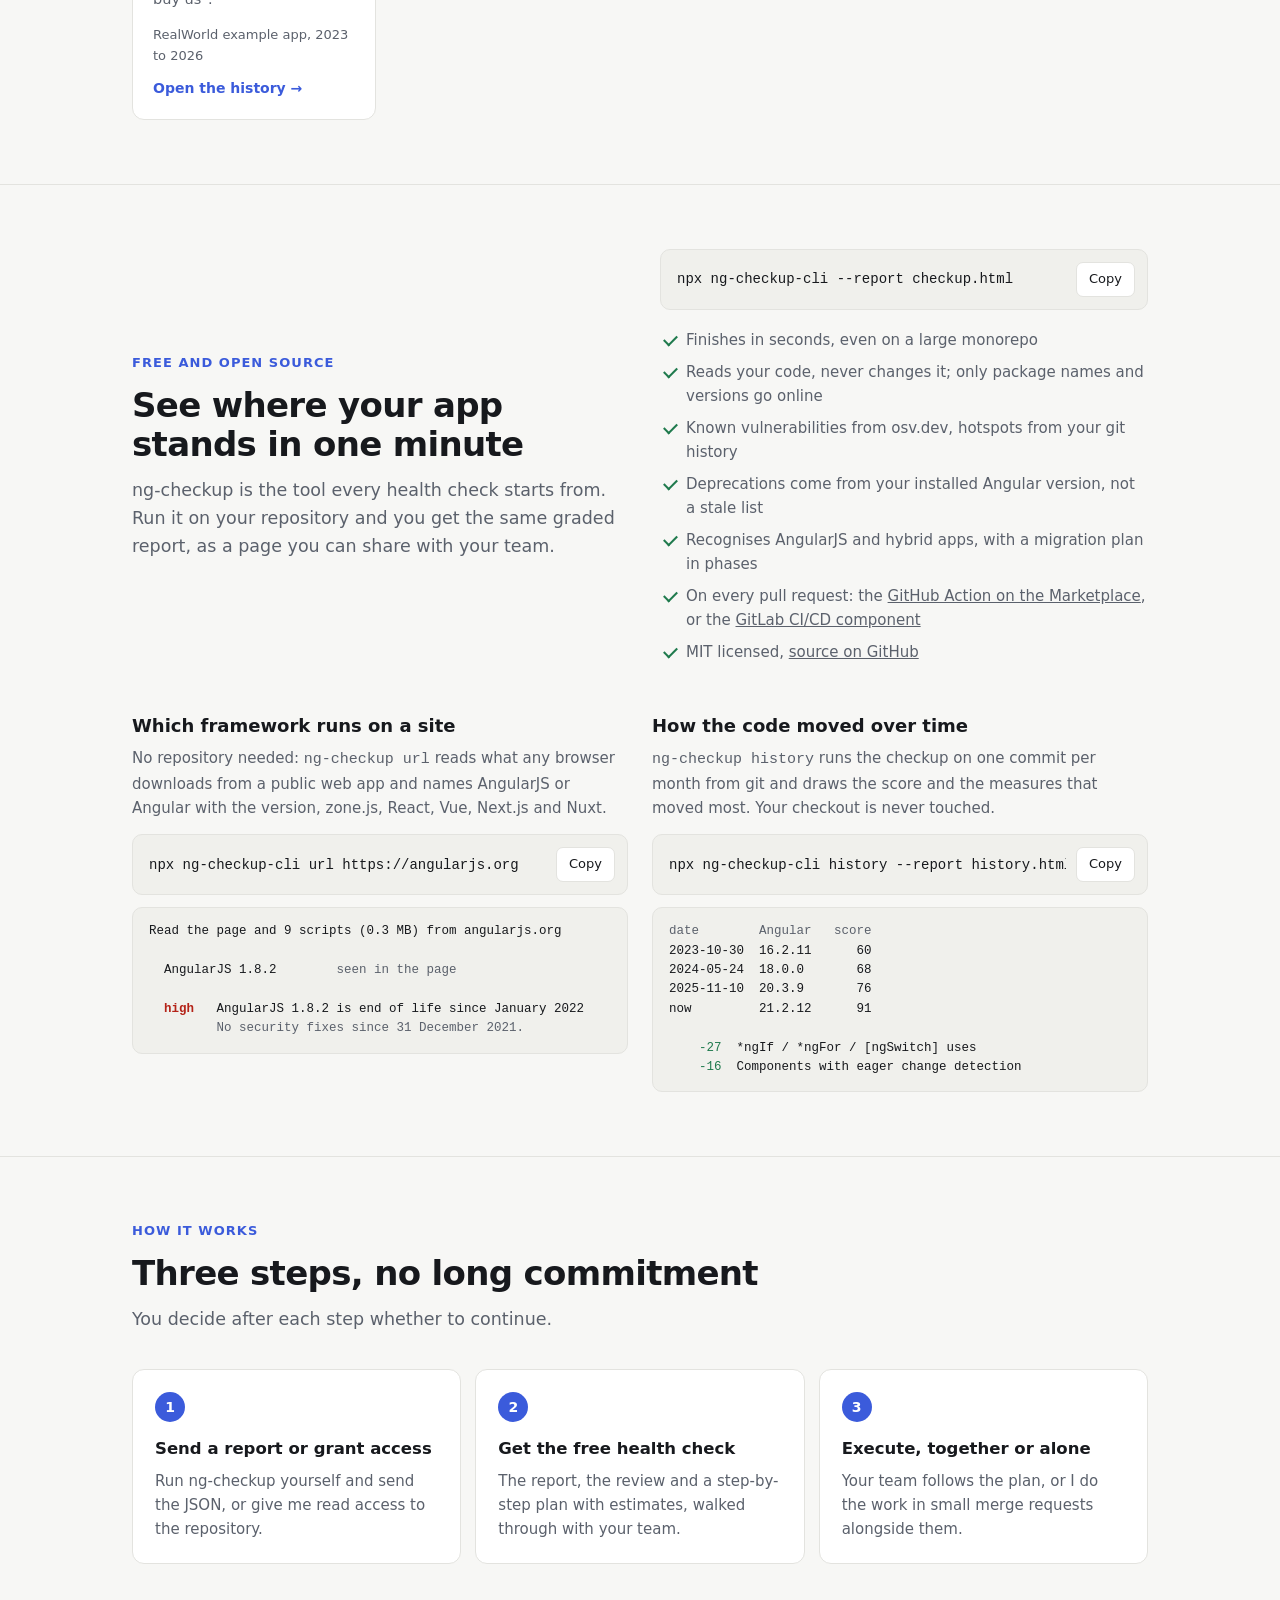
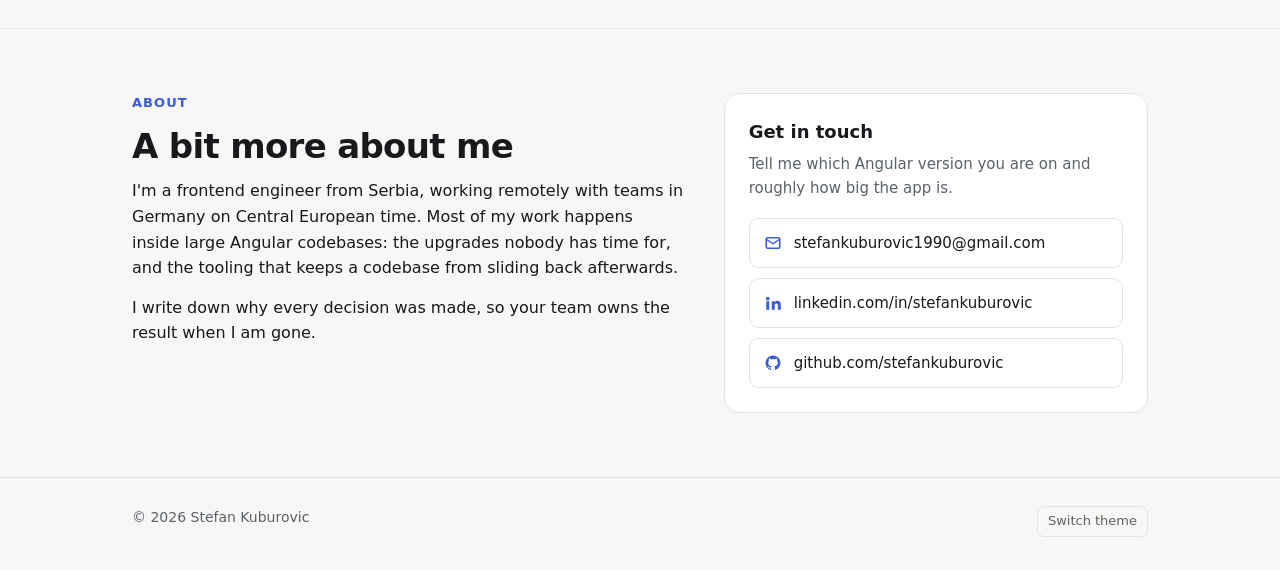
==== commit ba451f37: "Examples regenerated with ng-checkup 2.2, manual and brochure The example reports and the before and" ====
--- a/index.html
+++ b/index.html
@@ -309,7 +309,7 @@
         </ul>
             <figcaption class="preview-caption">Excerpt of ng-checkup 0.4 output on the codebase from the case study below.</figcaption>
           </figure>
-          <p>Point it at a repository and it grades twelve areas, from the Angular version gap and deprecated APIs to zoneless readiness, signals adoption, security and bundle size, and names the files behind every finding. It lists translation keys that resolve to nothing and accessibility defects beside them, and it also recognises AngularJS and hybrid apps, and plans their migration. Two saved reports compare as before and after, and the findings export as a backlog for Jira, GitHub or GitLab.</p>
+          <p>Point it at a repository and it grades twelve areas, from the Angular version gap and deprecated APIs to zoneless readiness, signals adoption, security and bundle size, and names the files behind every finding. It lists translation keys that resolve to nothing, accessibility defects and code that breaks server rendering beside them, and it also recognises AngularJS and hybrid apps, and plans their migration. Two saved reports compare as before and after, and the findings export as a backlog for Jira, GitHub or GitLab.</p>
           <ul class="project-where">
             <li><strong>CLI</strong> <code>npx ng-checkup-cli</code>, HTML, JSON and SARIF reports</li>
             <li><strong>CI</strong> <a href="https://github.com/marketplace/actions/ng-checkup">GitHub Action</a> and <a href="https://gitlab.com/explore/catalog/stefankuburovic/ng-checkup">GitLab component</a>, pipelines for Azure DevOps and Bitbucket</li>
@@ -322,7 +322,7 @@
             <a class="text-link" href="https://github.com/stefankuburovic/ng-checkup">GitHub</a>
             <a class="text-link" href="https://www.npmjs.com/package/ng-checkup-cli">npm</a>
             <a class="text-link" href="ng-checkup/brochure.pdf">Brochure (PDF)</a>
-            <a class="text-link" href="ng-checkup/manual.pdf">Manual (PDF, 46 pages)</a>
+            <a class="text-link" href="ng-checkup/manual.pdf">Manual (PDF, 48 pages)</a>
           </div>
         </article>
 
@@ -455,7 +455,7 @@
     <div class="wrap">
       <p class="eyebrow">Example reports</p>
       <h2>What the report looks like on real code</h2>
-      <p class="section-lead">Generated by ng-checkup 2.1 on public open-source repositories, unedited (the history page by 1.0). Each one is a single page you can open, scroll and print.</p>
+      <p class="section-lead">Generated by ng-checkup 2.2 on public open-source repositories, unedited (the history page by 1.0). Each one is a single page you can open, scroll and print.</p>
       <div class="examples">
         <a class="example" href="ng-checkup/example.html">
           <div class="example-head"><span class="example-kind">Angular 12</span><span class="score poor">53</span></div>
